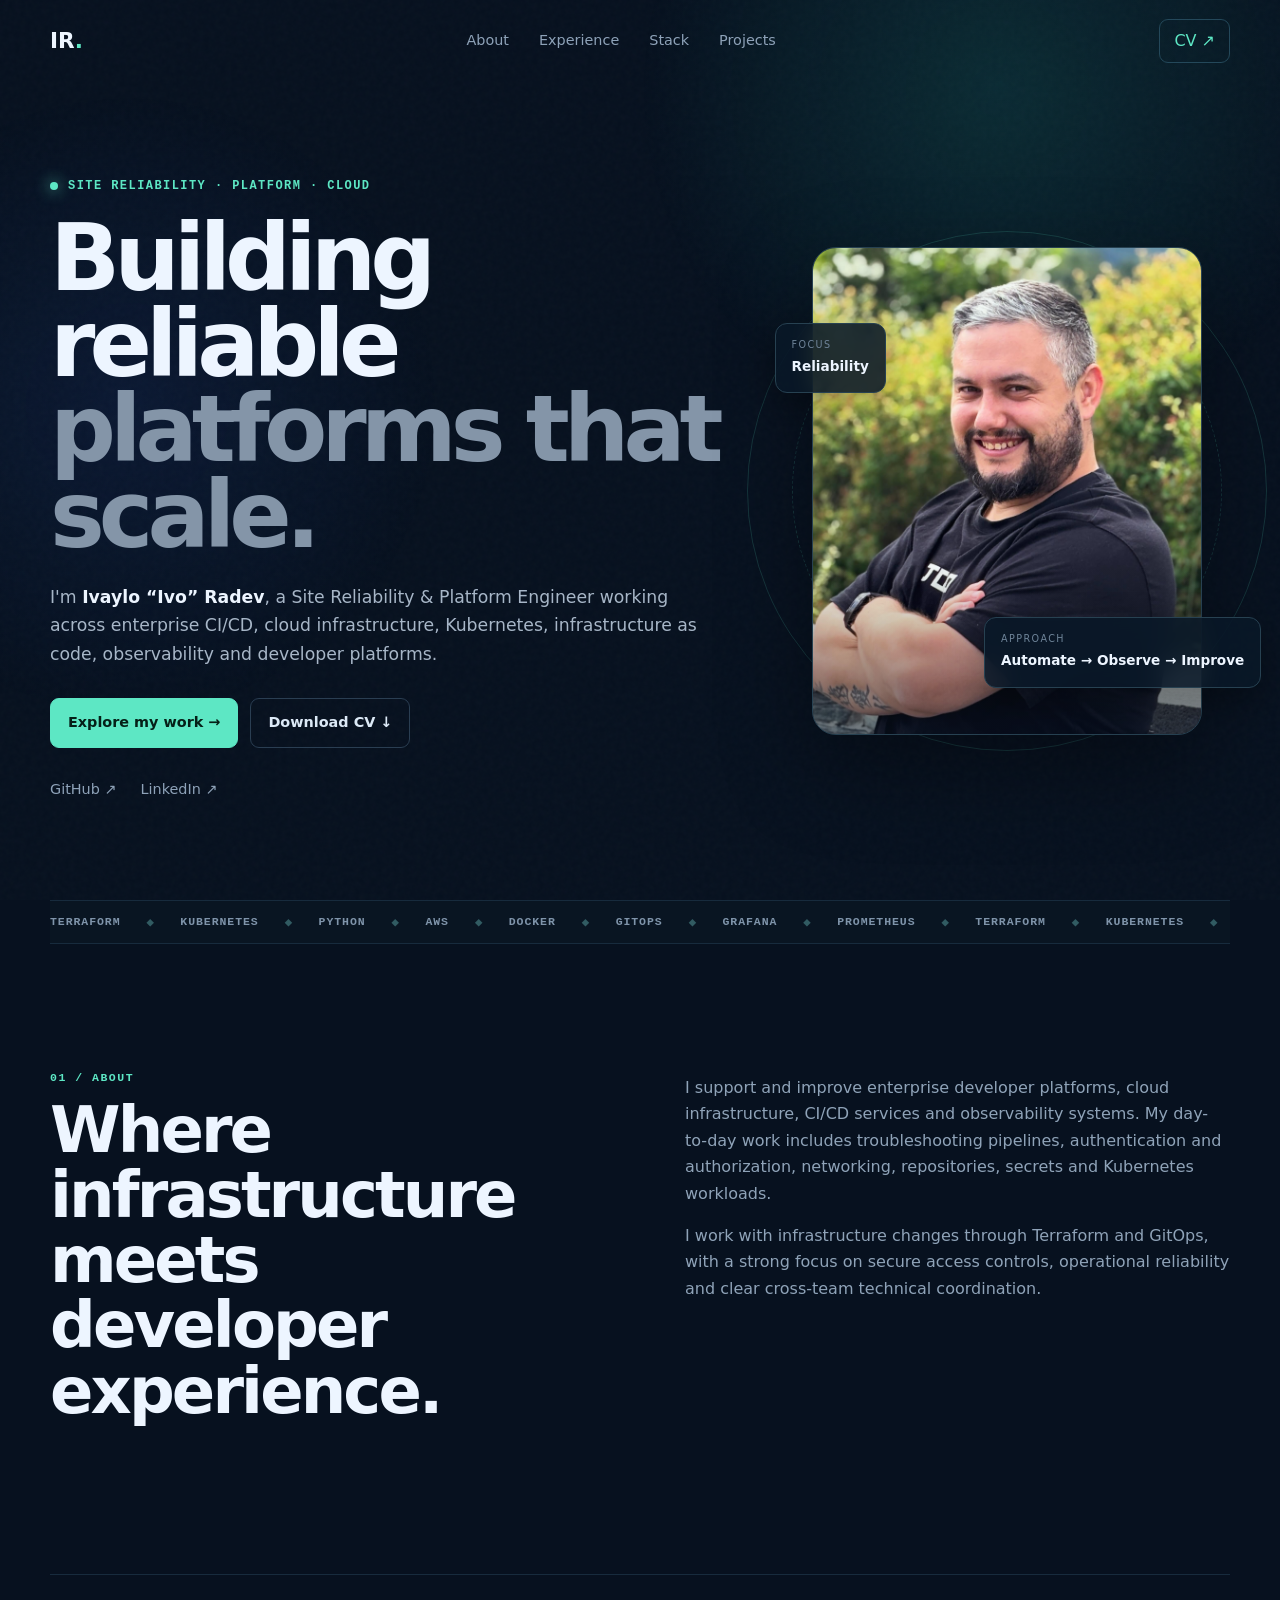
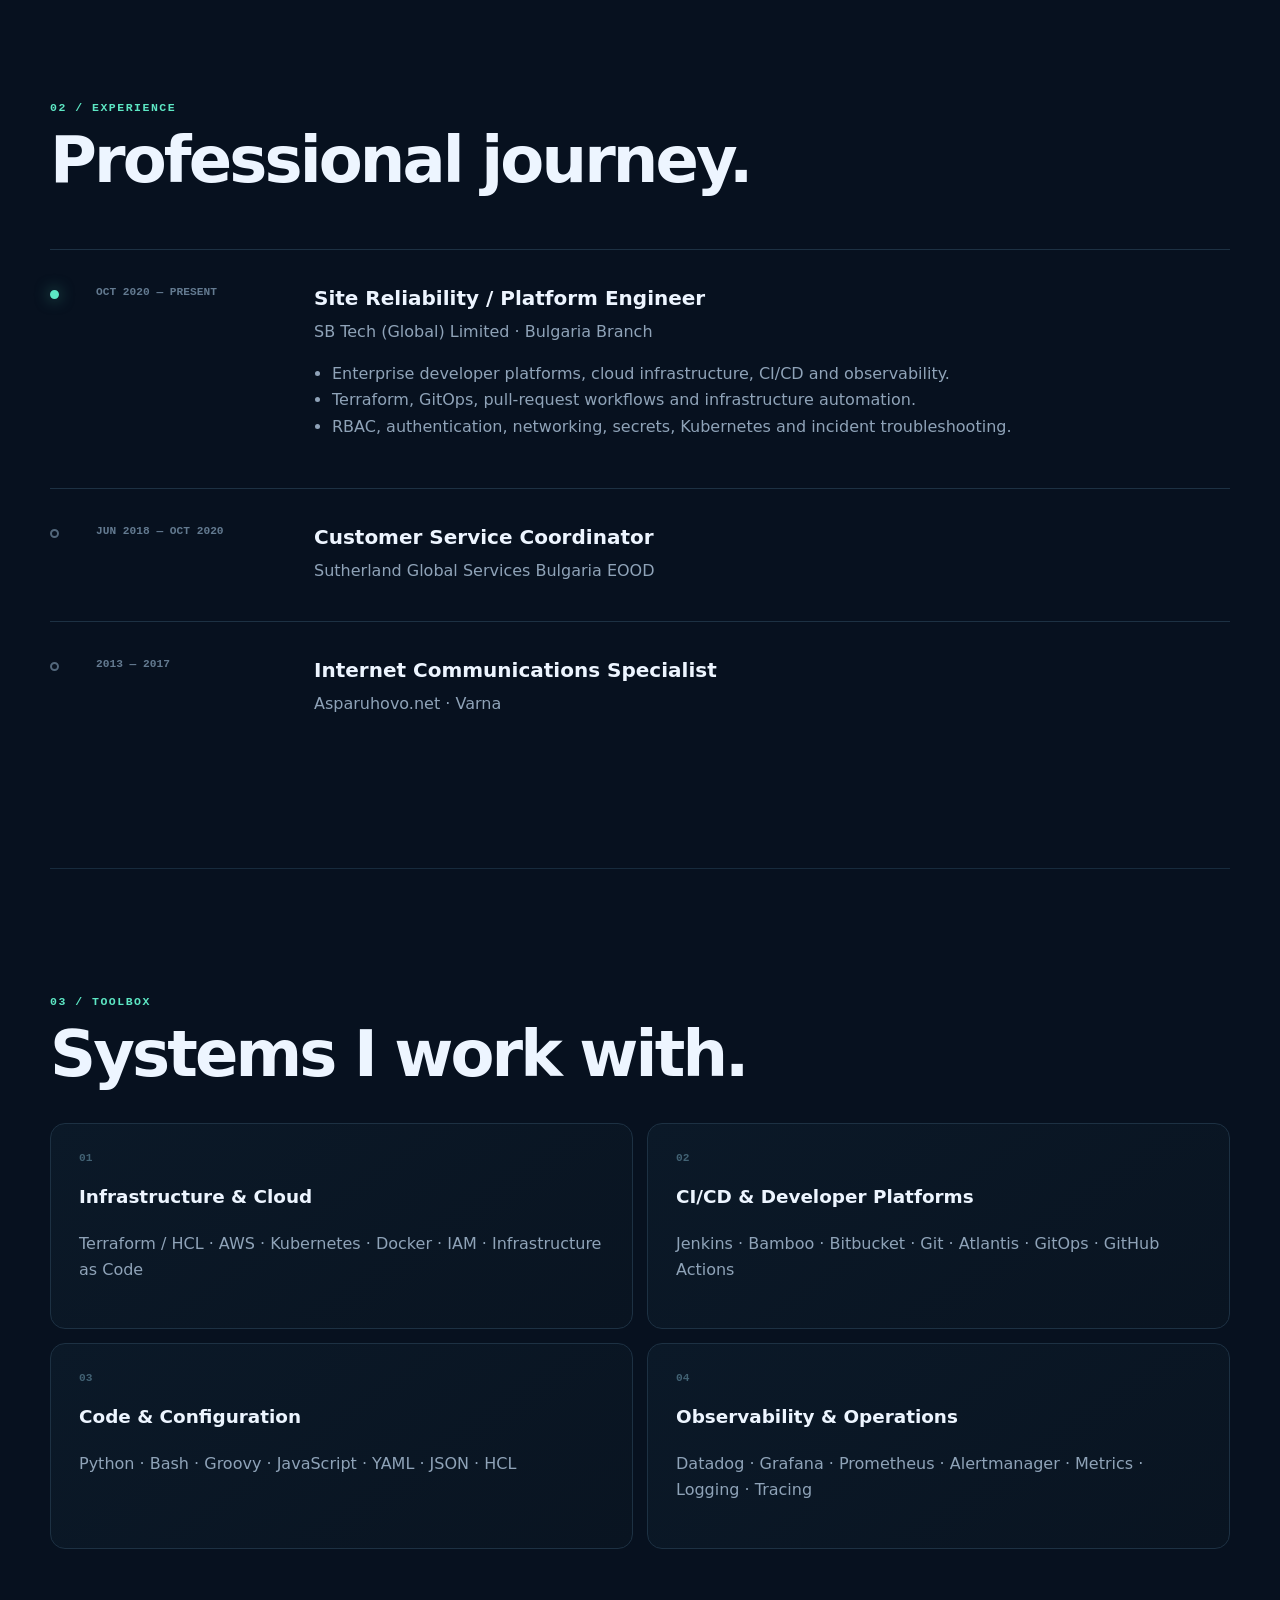
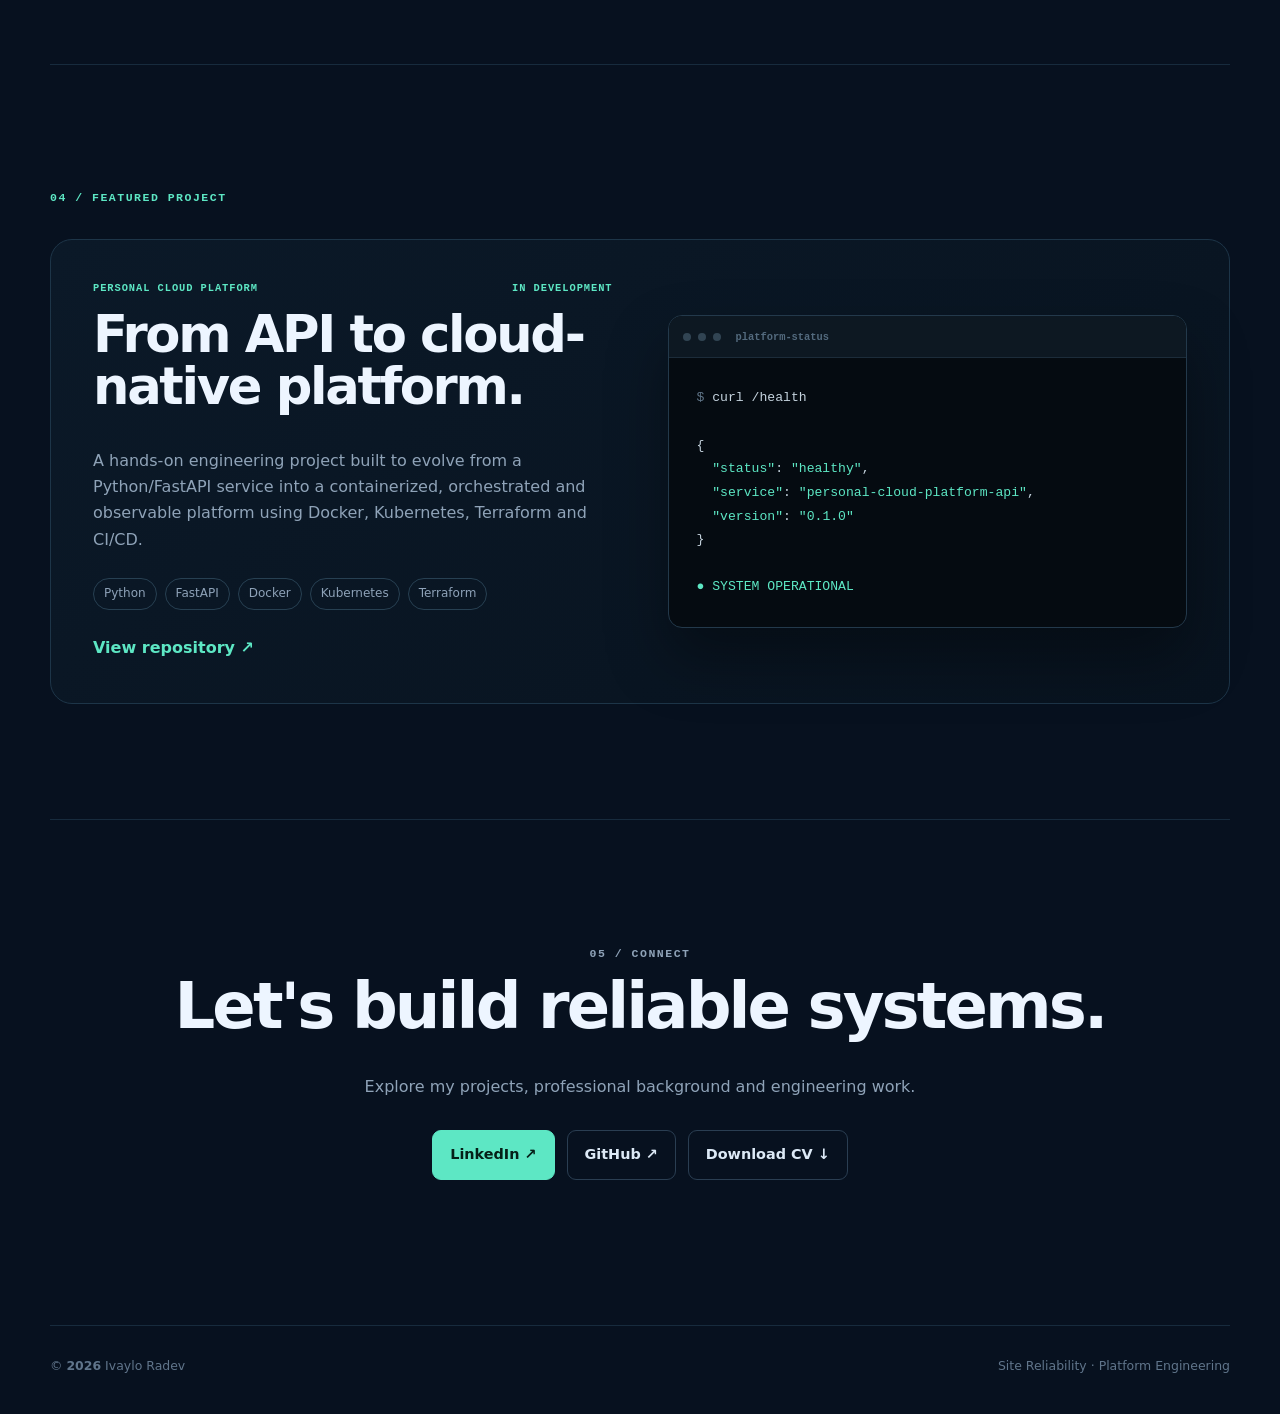
==== index.html @ 81eba196 "Updating personal site" ====
<!doctype html>
<html lang="en">
<head>
  <meta charset="UTF-8">
  <meta name="viewport" content="width=device-width, initial-scale=1.0">
  <meta name="description" content="Ivaylo Radev — Site Reliability Engineer and Platform Engineer. Cloud, Kubernetes, Terraform, CI/CD and observability.">
  <meta name="theme-color" content="#07111f">
  <title>Ivaylo Radev | SRE & Platform Engineer</title>
  <link rel="stylesheet" href="styles.css">
</head>
<body>
  <div class="noise"></div>
  <header class="nav-shell">
    <a class="brand" href="#home"><span>IR</span><b>.</b></a>
    <nav>
      <a href="#about">About</a><a href="#experience">Experience</a>
      <a href="#stack">Stack</a><a href="#projects">Projects</a>
    </nav>
    <a class="nav-cta" href="assets/Ivaylo-Radev-CV.pdf" target="_blank">CV ↗</a>
  </header>

  <main>
    <section class="hero" id="home">
      <div class="hero-copy reveal">
        <div class="status"><i></i> SITE RELIABILITY · PLATFORM · CLOUD</div>
        <h1>Building reliable<br><span>platforms that scale.</span></h1>
        <p class="lead">I'm <strong>Ivaylo “Ivo” Radev</strong>, a Site Reliability & Platform Engineer working across enterprise CI/CD, cloud infrastructure, Kubernetes, infrastructure as code, observability and developer platforms.</p>
        <div class="actions">
          <a class="btn primary" href="#projects">Explore my work <span>→</span></a>
          <a class="btn ghost" href="assets/Ivaylo-Radev-CV.pdf" download>Download CV ↓</a>
        </div>
        <div class="socials">
          <a href="https://github.com/ivayloapps" target="_blank" rel="noreferrer">GitHub ↗</a>
          <a href="https://www.linkedin.com/in/ivaylo-radev-a04452155/" target="_blank" rel="noreferrer">LinkedIn ↗</a>
        </div>
      </div>
      <div class="portrait-wrap reveal">
        <div class="orbit orbit-one"></div><div class="orbit orbit-two"></div>
        <div class="portrait"><img src="assets/profile.png" alt="Ivaylo Radev"></div>
        <div class="floating-card card-one"><small>FOCUS</small><strong>Reliability</strong></div>
        <div class="floating-card card-two"><small>APPROACH</small><strong>Automate → Observe → Improve</strong></div>
      </div>
    </section>

    <div class="ticker" aria-label="Technology stack"><div class="ticker-track">
      <span>Terraform</span><b>◆</b><span>Kubernetes</span><b>◆</b><span>Python</span><b>◆</b><span>AWS</span><b>◆</b><span>Docker</span><b>◆</b><span>GitOps</span><b>◆</b><span>Grafana</span><b>◆</b><span>Prometheus</span><b>◆</b>
      <span>Terraform</span><b>◆</b><span>Kubernetes</span><b>◆</b><span>Python</span><b>◆</b><span>AWS</span><b>◆</b><span>Docker</span><b>◆</b><span>GitOps</span><b>◆</b><span>Grafana</span><b>◆</b><span>Prometheus</span><b>◆</b>
    </div></div>

    <section class="section two-col" id="about">
      <div><p class="kicker">01 / ABOUT</p><h2>Where infrastructure meets developer experience.</h2></div>
      <div class="body-copy">
        <p>I support and improve enterprise developer platforms, cloud infrastructure, CI/CD services and observability systems. My day-to-day work includes troubleshooting pipelines, authentication and authorization, networking, repositories, secrets and Kubernetes workloads.</p>
        <p>I work with infrastructure changes through Terraform and GitOps, with a strong focus on secure access controls, operational reliability and clear cross-team technical coordination.</p>
      </div>
    </section>

    <section class="section" id="experience">
      <p class="kicker">02 / EXPERIENCE</p><h2>Professional journey.</h2>
      <div class="timeline">
        <article class="active"><div class="dot"></div><div class="when">OCT 2020 — PRESENT</div><div><h3>Site Reliability / Platform Engineer</h3><p>SB Tech (Global) Limited · Bulgaria Branch</p><ul><li>Enterprise developer platforms, cloud infrastructure, CI/CD and observability.</li><li>Terraform, GitOps, pull-request workflows and infrastructure automation.</li><li>RBAC, authentication, networking, secrets, Kubernetes and incident troubleshooting.</li></ul></div></article>
        <article><div class="dot"></div><div class="when">JUN 2018 — OCT 2020</div><div><h3>Customer Service Coordinator</h3><p>Sutherland Global Services Bulgaria EOOD</p></div></article>
        <article><div class="dot"></div><div class="when">2013 — 2017</div><div><h3>Internet Communications Specialist</h3><p>Asparuhovo.net · Varna</p></div></article>
      </div>
    </section>

    <section class="section" id="stack">
      <p class="kicker">03 / TOOLBOX</p><h2>Systems I work with.</h2>
      <div class="stack-grid">
        <article><div class="num">01</div><h3>Infrastructure & Cloud</h3><p>Terraform / HCL · AWS · Kubernetes · Docker · IAM · Infrastructure as Code</p></article>
        <article><div class="num">02</div><h3>CI/CD & Developer Platforms</h3><p>Jenkins · Bamboo · Bitbucket · Git · Atlantis · GitOps · GitHub Actions</p></article>
        <article><div class="num">03</div><h3>Code & Configuration</h3><p>Python · Bash · Groovy · JavaScript · YAML · JSON · HCL</p></article>
        <article><div class="num">04</div><h3>Observability & Operations</h3><p>Datadog · Grafana · Prometheus · Alertmanager · Metrics · Logging · Tracing</p></article>
      </div>
    </section>

    <section class="section" id="projects">
      <p class="kicker">04 / FEATURED PROJECT</p>
      <div class="project">
        <div class="project-copy">
          <div class="project-meta"><span>PERSONAL CLOUD PLATFORM</span><span>IN DEVELOPMENT</span></div>
          <h2>From API to cloud-native platform.</h2>
          <p>A hands-on engineering project built to evolve from a Python/FastAPI service into a containerized, orchestrated and observable platform using Docker, Kubernetes, Terraform and CI/CD.</p>
          <div class="chips"><span>Python</span><span>FastAPI</span><span>Docker</span><span>Kubernetes</span><span>Terraform</span></div>
          <a class="project-link" href="https://github.com/ivayloapps/personal-cloud-platform" target="_blank" rel="noreferrer">View repository <span>↗</span></a>
        </div>
        <div class="terminal">
          <div class="terminal-bar"><i></i><i></i><i></i><span>platform-status</span></div>
          <pre><code><span class="muted">$</span> curl /health

{
  <span class="key">"status"</span>: <span class="value">"healthy"</span>,
  <span class="key">"service"</span>: <span class="value">"personal-cloud-platform-api"</span>,
  <span class="key">"version"</span>: <span class="value">"0.1.0"</span>
}

<span class="ok">● SYSTEM OPERATIONAL</span></code></pre>
        </div>
      </div>
    </section>

    <section class="contact section" id="contact">
      <p class="kicker">05 / CONNECT</p><h2>Let's build reliable systems.</h2>
      <p>Explore my projects, professional background and engineering work.</p>
      <div class="actions center">
        <a class="btn primary" href="https://www.linkedin.com/in/ivaylo-radev-a04452155/" target="_blank" rel="noreferrer">LinkedIn ↗</a>
        <a class="btn ghost" href="https://github.com/ivayloapps" target="_blank" rel="noreferrer">GitHub ↗</a>
        <a class="btn ghost" href="assets/Ivaylo-Radev-CV.pdf" download>Download CV ↓</a>
      </div>
    </section>
  </main>

  <footer><span>© <b id="year"></b> Ivaylo Radev</span><span>Site Reliability · Platform Engineering</span></footer>
  <script src="script.js"></script>
</body></html>
---- styles.css ----
*{box-sizing:border-box}html{scroll-behavior:smooth}body{margin:0;background:#07111f;color:#edf5ff;font-family:Inter,ui-sans-serif,system-ui,-apple-system,"Segoe UI",sans-serif;line-height:1.65;overflow-x:hidden}body:before{content:"";position:fixed;inset:0;background:radial-gradient(circle at 78% 10%,rgba(38,220,190,.13),transparent 28%),radial-gradient(circle at 10% 45%,rgba(56,110,255,.09),transparent 25%);pointer-events:none}.noise{position:fixed;inset:0;opacity:.025;pointer-events:none;background-image:url("data:image/svg+xml,%3Csvg viewBox='0 0 180 180' xmlns='http://www.w3.org/2000/svg'%3E%3Cfilter id='n'%3E%3CfeTurbulence type='fractalNoise' baseFrequency='.9' numOctaves='3' stitchTiles='stitch'/%3E%3C/filter%3E%3Crect width='100%25' height='100%25' filter='url(%23n)'/%3E%3C/svg%3E")}.nav-shell,main,footer{width:min(1180px,calc(100% - 44px));margin:auto}.nav-shell{height:82px;display:flex;align-items:center;justify-content:space-between;position:relative;z-index:10}.brand{font-size:1.35rem;font-weight:900;text-decoration:none;color:#edf5ff}.brand b,.kicker,.status,.project-meta,.key{color:#5de7c4}.nav-shell nav{display:flex;gap:30px}.nav-shell nav a,.socials a{color:#8ea2b8;text-decoration:none;font-size:.9rem}.nav-shell nav a:hover,.socials a:hover{color:#5de7c4}.nav-cta{color:#5de7c4;text-decoration:none;border:1px solid #24485a;border-radius:9px;padding:8px 14px}.hero{min-height:calc(100vh - 82px);display:grid;grid-template-columns:1.2fr .8fr;align-items:center;gap:65px}.status{font:700 .75rem/1 monospace;letter-spacing:.12em;display:flex;align-items:center;gap:10px}.status i{width:8px;height:8px;background:#5de7c4;border-radius:50%;box-shadow:0 0 15px #5de7c4}.hero h1{font-size:clamp(3.8rem,7.2vw,7.4rem);line-height:.93;letter-spacing:-.065em;margin:24px 0}.hero h1 span{color:#8495a8}.lead{max-width:720px;color:#a7b6c7;font-size:1.08rem}.lead strong{color:#edf5ff}.actions{display:flex;gap:12px;margin:30px 0}.btn{padding:12px 17px;border:1px solid #2a3e52;border-radius:9px;text-decoration:none;color:#dce9f6;font-weight:700;font-size:.9rem}.btn.primary{background:#5de7c4;color:#052018;border-color:#5de7c4}.btn:hover{transform:translateY(-2px)}.socials{display:flex;gap:24px}.portrait-wrap{position:relative;display:grid;place-items:center;min-height:560px}.portrait{width:min(390px,90%);aspect-ratio:4/5;border-radius:24px;overflow:hidden;border:1px solid #274151;position:relative;z-index:2;box-shadow:0 30px 90px rgba(0,0,0,.35)}.portrait:after{content:"";position:absolute;inset:0;background:linear-gradient(180deg,transparent 65%,rgba(7,17,31,.55))}.portrait img{width:100%;height:100%;object-fit:cover}.orbit{position:absolute;border:1px solid rgba(93,231,196,.16);border-radius:50%}.orbit-one{width:520px;height:520px}.orbit-two{width:430px;height:430px;border-style:dashed;animation:spin 35s linear infinite}.floating-card{position:absolute;z-index:3;background:rgba(10,25,40,.88);backdrop-filter:blur(12px);border:1px solid #274151;border-radius:12px;padding:13px 16px;box-shadow:0 12px 35px rgba(0,0,0,.3)}.floating-card small{display:block;color:#6f8499;font-size:.6rem;letter-spacing:.15em}.floating-card strong{font-size:.85rem}.card-one{top:20%;left:-2%}.card-two{bottom:15%;right:-7%}.ticker{width:100%;overflow:hidden;border-block:1px solid #172b3d;background:#091522}.ticker-track{display:flex;width:max-content;gap:26px;padding:14px 0;animation:ticker 28s linear infinite;color:#7f94aa;text-transform:uppercase;font:700 .72rem monospace;letter-spacing:.08em}.ticker-track b{color:#315b62}.section{padding:115px 0;border-bottom:1px solid #172b3d}.two-col{display:grid;grid-template-columns:1fr 1fr;gap:90px}.kicker{font:700 .72rem monospace;letter-spacing:.13em}.section h2{font-size:clamp(2.4rem,5vw,4.5rem);line-height:1.02;letter-spacing:-.045em;margin:14px 0 35px}.body-copy,.timeline p,.timeline li,.stack-grid p,.project-copy>p,.contact>p{color:#8fa3b8}.timeline{margin-top:55px}.timeline article{display:grid;grid-template-columns:18px 190px 1fr;gap:28px;padding:32px 0;border-top:1px solid #1d3143;position:relative}.timeline .dot{width:9px;height:9px;border:2px solid #52677b;border-radius:50%;margin-top:8px}.timeline .active .dot{background:#5de7c4;border-color:#5de7c4;box-shadow:0 0 15px rgba(93,231,196,.5)}.when{font:700 .7rem monospace;color:#637a90;padding-top:4px}.timeline h3{margin:0;font-size:1.25rem}.timeline p{margin:4px 0}.timeline ul{padding-left:18px}.stack-grid{display:grid;grid-template-columns:repeat(2,1fr);gap:14px}.stack-grid article{border:1px solid #1d3143;background:linear-gradient(145deg,#0b1928,#091421);border-radius:15px;padding:28px;transition:.25s}.stack-grid article:hover{border-color:#356b70;transform:translateY(-3px)}.num{color:#426274;font:700 .7rem monospace}.stack-grid h3{font-size:1.15rem}.project{display:grid;grid-template-columns:1fr 1fr;gap:55px;background:linear-gradient(145deg,#0b1928,#08131f);border:1px solid #1d3548;border-radius:22px;padding:42px;margin-top:35px}.project-meta{display:flex;justify-content:space-between;font:700 .65rem monospace;letter-spacing:.09em}.project-copy h2{font-size:clamp(2.2rem,4vw,4rem)}.chips{display:flex;flex-wrap:wrap;gap:8px;margin:25px 0}.chips span{border:1px solid #274052;border-radius:999px;padding:5px 10px;color:#8ea2b8;font-size:.75rem}.project-link{color:#5de7c4;text-decoration:none;font-weight:800}.terminal{align-self:center;background:#050b11;border:1px solid #23394b;border-radius:14px;overflow:hidden;box-shadow:0 30px 60px rgba(0,0,0,.35)}.terminal-bar{height:42px;background:#0d1822;border-bottom:1px solid #1c2c3a;display:flex;align-items:center;gap:7px;padding:0 14px}.terminal-bar i{width:8px;height:8px;border-radius:50%;background:#314453}.terminal-bar span{margin-left:8px;color:#536a7e;font:600 .65rem monospace}.terminal pre{margin:0;padding:28px;overflow:auto;color:#c6d4df;font:500 .82rem/1.8 monospace}.muted{color:#607588}.value,.ok{color:#5de7c4}.contact{text-align:center}.contact>p{margin-inline:auto}.center{justify-content:center}footer{display:flex;justify-content:space-between;padding:30px 0;color:#60758b;font-size:.78rem}@keyframes spin{to{transform:rotate(360deg)}}@keyframes ticker{to{transform:translateX(-50%)}}.reveal{animation:rise .8s ease both}@keyframes rise{from{opacity:0;transform:translateY(16px)}to{opacity:1;transform:none}}@media(max-width:900px){.hero{grid-template-columns:1fr;padding:80px 0}.portrait-wrap{min-height:480px}.two-col,.project{grid-template-columns:1fr}.timeline article{grid-template-columns:18px 1fr}.timeline .when{grid-column:2}.stack-grid{grid-template-columns:1fr}.nav-shell nav{display:none}}@media(max-width:560px){.nav-shell,main,footer{width:min(100% - 28px,1180px)}.hero h1{font-size:3.7rem}.portrait-wrap{min-height:410px}.portrait{width:280px}.orbit-one{width:360px;height:360px}.orbit-two{width:310px;height:310px}.card-one{left:0}.card-two{right:0}.section{padding:80px 0}.project{padding:24px}.actions{flex-wrap:wrap}footer{flex-direction:column;gap:8px}}
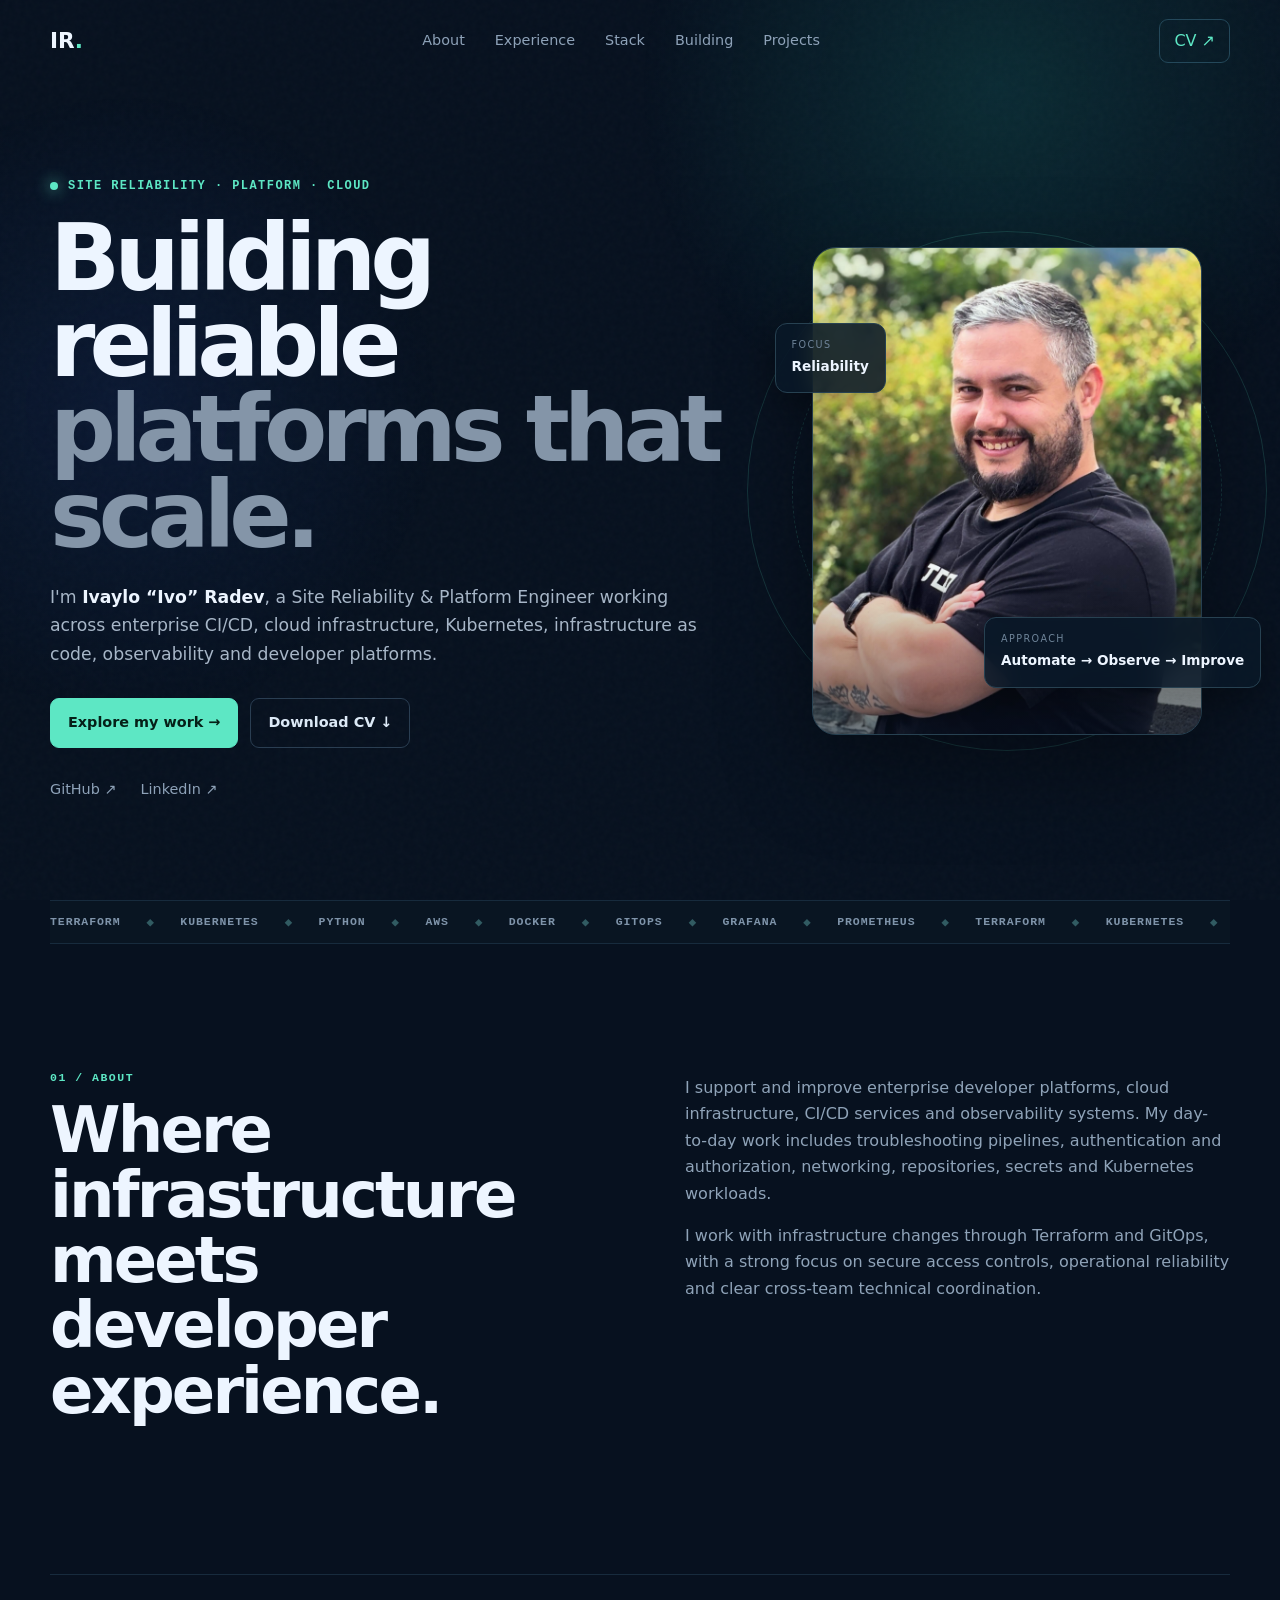
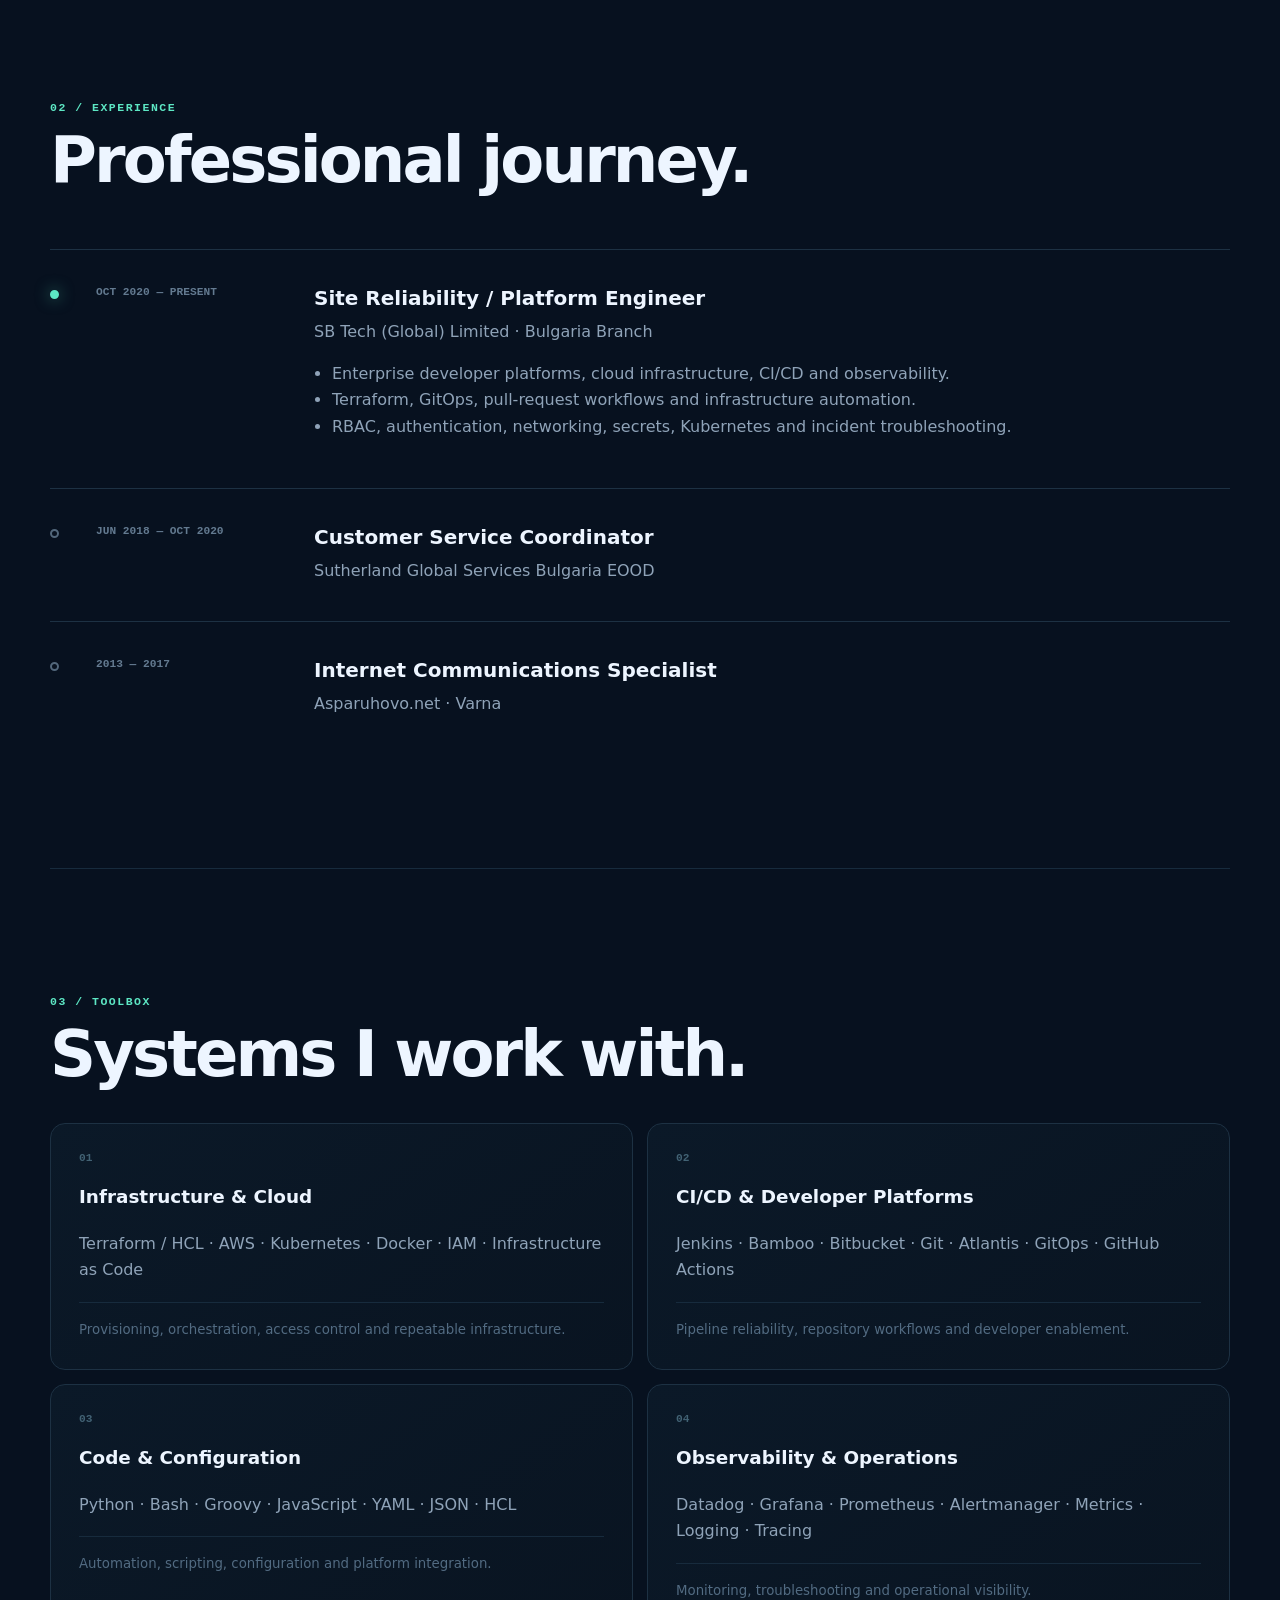
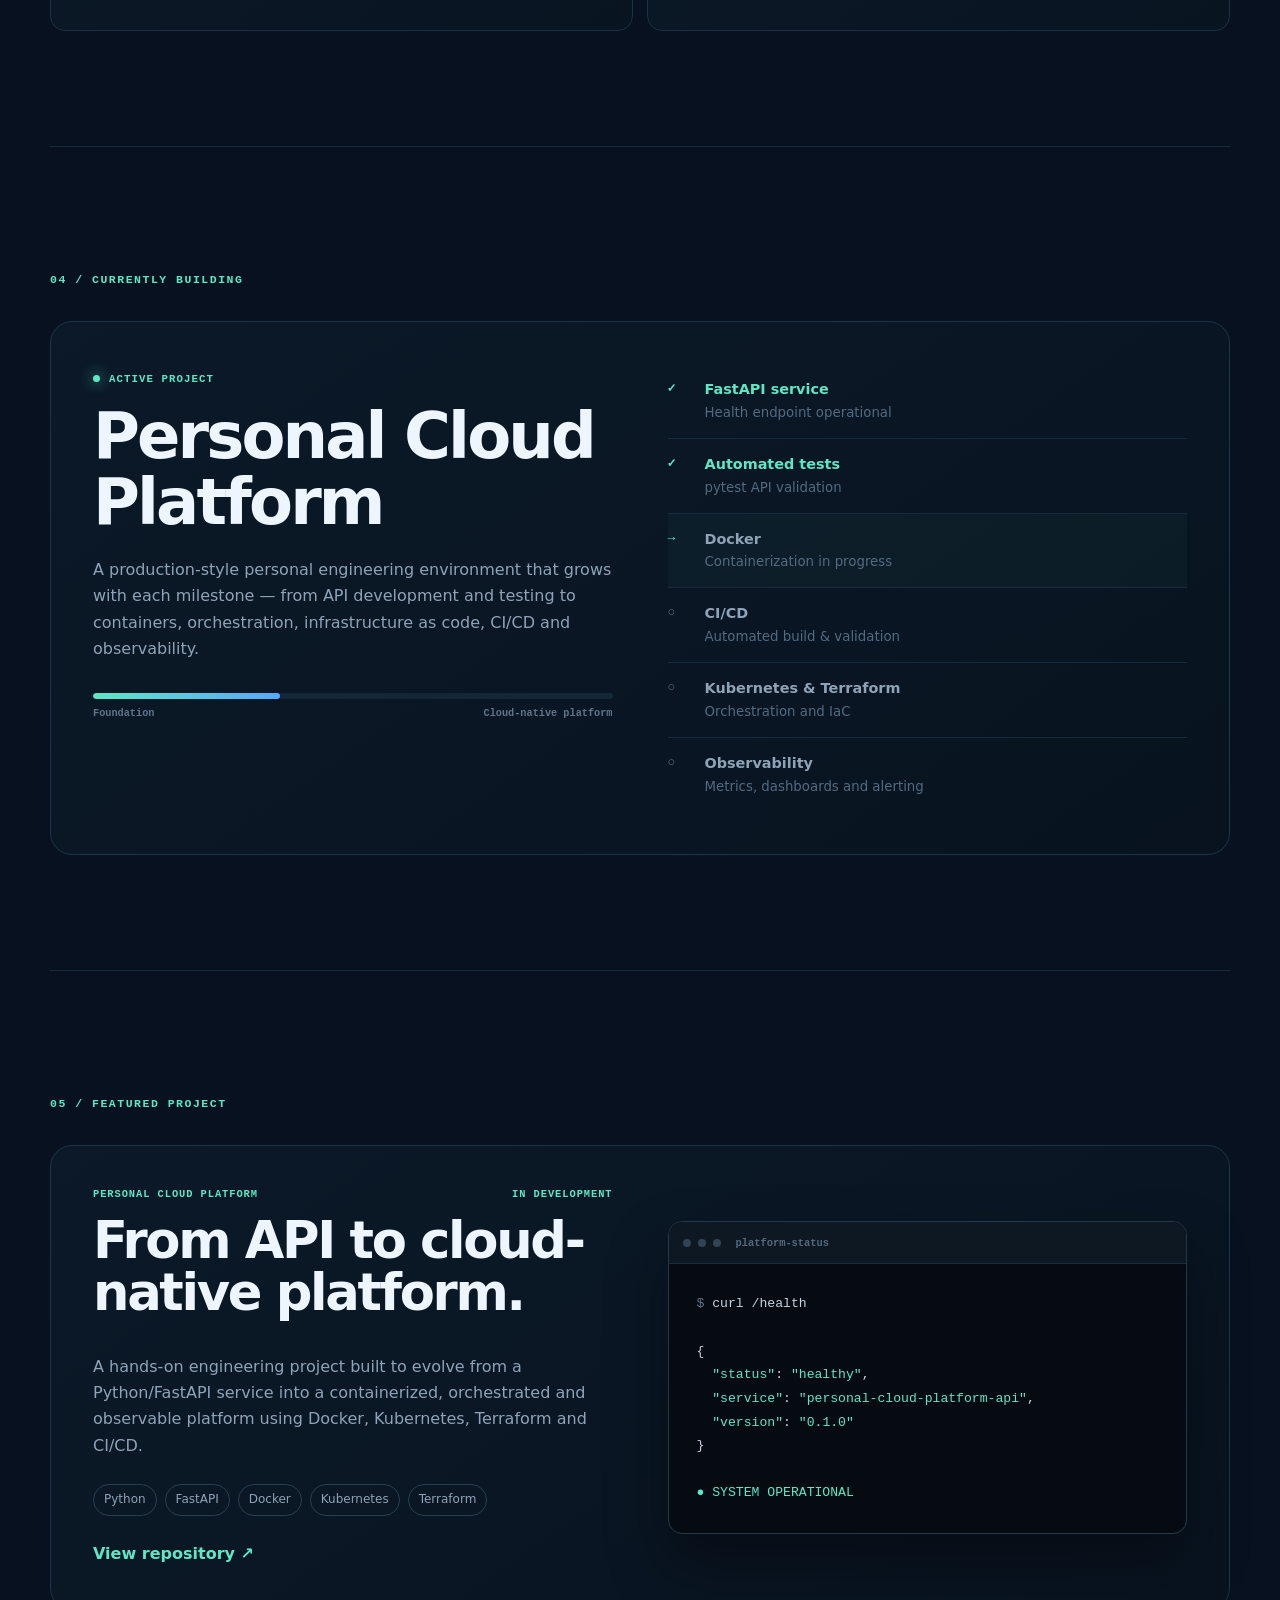
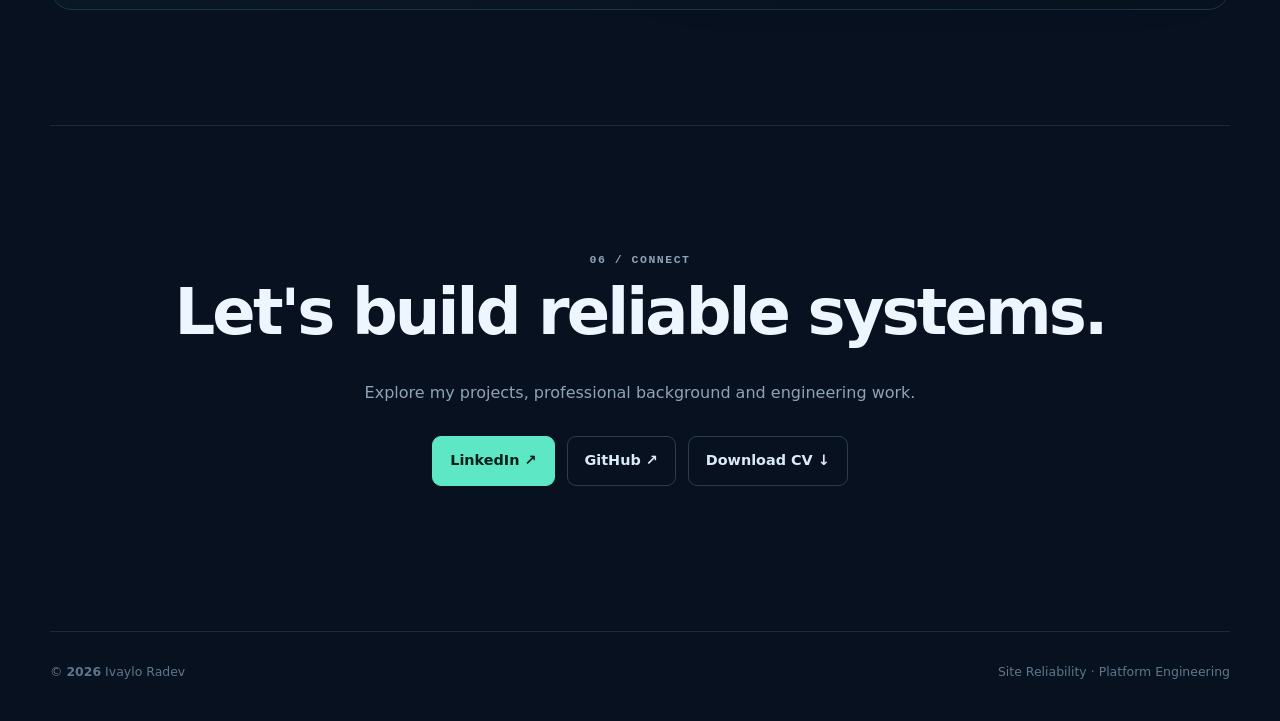
==== commit d30f1d36: "Enhance portfolio with local server setup and improved meta tags" ====
--- a/index.html
+++ b/index.html
@@ -5,6 +5,10 @@
   <meta name="viewport" content="width=device-width, initial-scale=1.0">
   <meta name="description" content="Ivaylo Radev — Site Reliability Engineer and Platform Engineer. Cloud, Kubernetes, Terraform, CI/CD and observability.">
   <meta name="theme-color" content="#07111f">
+  <meta property="og:title" content="Ivaylo Radev | SRE & Platform Engineer">
+  <meta property="og:description" content="Cloud infrastructure, Kubernetes, Terraform, CI/CD, automation and observability.">
+  <meta property="og:type" content="website">
+  <link rel="icon" href="assets/favicon.svg" type="image/svg+xml">
   <title>Ivaylo Radev | SRE & Platform Engineer</title>
   <link rel="stylesheet" href="styles.css">
 </head>
@@ -14,7 +18,7 @@
     <a class="brand" href="#home"><span>IR</span><b>.</b></a>
     <nav>
       <a href="#about">About</a><a href="#experience">Experience</a>
-      <a href="#stack">Stack</a><a href="#projects">Projects</a>
+      <a href="#stack">Stack</a><a href="#building">Building</a><a href="#projects">Projects</a>
     </nav>
     <a class="nav-cta" href="assets/Ivaylo-Radev-CV.pdf" target="_blank">CV ↗</a>
   </header>
@@ -67,15 +71,36 @@
     <section class="section" id="stack">
       <p class="kicker">03 / TOOLBOX</p><h2>Systems I work with.</h2>
       <div class="stack-grid">
-        <article><div class="num">01</div><h3>Infrastructure & Cloud</h3><p>Terraform / HCL · AWS · Kubernetes · Docker · IAM · Infrastructure as Code</p></article>
-        <article><div class="num">02</div><h3>CI/CD & Developer Platforms</h3><p>Jenkins · Bamboo · Bitbucket · Git · Atlantis · GitOps · GitHub Actions</p></article>
-        <article><div class="num">03</div><h3>Code & Configuration</h3><p>Python · Bash · Groovy · JavaScript · YAML · JSON · HCL</p></article>
-        <article><div class="num">04</div><h3>Observability & Operations</h3><p>Datadog · Grafana · Prometheus · Alertmanager · Metrics · Logging · Tracing</p></article>
+        <article class="tool-card"><div class="num">01</div><h3>Infrastructure & Cloud</h3><p>Terraform / HCL · AWS · Kubernetes · Docker · IAM · Infrastructure as Code</p><small>Provisioning, orchestration, access control and repeatable infrastructure.</small></article>
+        <article class="tool-card"><div class="num">02</div><h3>CI/CD & Developer Platforms</h3><p>Jenkins · Bamboo · Bitbucket · Git · Atlantis · GitOps · GitHub Actions</p><small>Pipeline reliability, repository workflows and developer enablement.</small></article>
+        <article class="tool-card"><div class="num">03</div><h3>Code & Configuration</h3><p>Python · Bash · Groovy · JavaScript · YAML · JSON · HCL</p><small>Automation, scripting, configuration and platform integration.</small></article>
+        <article class="tool-card"><div class="num">04</div><h3>Observability & Operations</h3><p>Datadog · Grafana · Prometheus · Alertmanager · Metrics · Logging · Tracing</p><small>Monitoring, troubleshooting and operational visibility.</small></article>
+      </div>
+    </section>
+
+    <section class="section" id="building">
+      <p class="kicker">04 / CURRENTLY BUILDING</p>
+      <div class="build-panel">
+        <div class="build-copy">
+          <div class="live-badge"><i></i> ACTIVE PROJECT</div>
+          <h2>Personal Cloud Platform</h2>
+          <p>A production-style personal engineering environment that grows with each milestone — from API development and testing to containers, orchestration, infrastructure as code, CI/CD and observability.</p>
+          <div class="progress"><span style="width:36%"></span></div>
+          <div class="progress-label"><span>Foundation</span><span>Cloud-native platform</span></div>
+        </div>
+        <div class="roadmap">
+          <div class="done"><b>✓</b><span><strong>FastAPI service</strong><small>Health endpoint operational</small></span></div>
+          <div class="done"><b>✓</b><span><strong>Automated tests</strong><small>pytest API validation</small></span></div>
+          <div class="current"><b>→</b><span><strong>Docker</strong><small>Containerization in progress</small></span></div>
+          <div><b>○</b><span><strong>CI/CD</strong><small>Automated build & validation</small></span></div>
+          <div><b>○</b><span><strong>Kubernetes & Terraform</strong><small>Orchestration and IaC</small></span></div>
+          <div><b>○</b><span><strong>Observability</strong><small>Metrics, dashboards and alerting</small></span></div>
+        </div>
       </div>
     </section>
 
     <section class="section" id="projects">
-      <p class="kicker">04 / FEATURED PROJECT</p>
+      <p class="kicker">05 / FEATURED PROJECT</p>
       <div class="project">
         <div class="project-copy">
           <div class="project-meta"><span>PERSONAL CLOUD PLATFORM</span><span>IN DEVELOPMENT</span></div>
@@ -100,7 +125,7 @@
     </section>
 
     <section class="contact section" id="contact">
-      <p class="kicker">05 / CONNECT</p><h2>Let's build reliable systems.</h2>
+      <p class="kicker">06 / CONNECT</p><h2>Let's build reliable systems.</h2>
       <p>Explore my projects, professional background and engineering work.</p>
       <div class="actions center">
         <a class="btn primary" href="https://www.linkedin.com/in/ivaylo-radev-a04452155/" target="_blank" rel="noreferrer">LinkedIn ↗</a>
--- a/styles.css
+++ b/styles.css
@@ -1 +1,10 @@
-*{box-sizing:border-box}html{scroll-behavior:smooth}body{margin:0;background:#07111f;color:#edf5ff;font-family:Inter,ui-sans-serif,system-ui,-apple-system,"Segoe UI",sans-serif;line-height:1.65;overflow-x:hidden}body:before{content:"";position:fixed;inset:0;background:radial-gradient(circle at 78% 10%,rgba(38,220,190,.13),transparent 28%),radial-gradient(circle at 10% 45%,rgba(56,110,255,.09),transparent 25%);pointer-events:none}.noise{position:fixed;inset:0;opacity:.025;pointer-events:none;background-image:url("data:image/svg+xml,%3Csvg viewBox='0 0 180 180' xmlns='http://www.w3.org/2000/svg'%3E%3Cfilter id='n'%3E%3CfeTurbulence type='fractalNoise' baseFrequency='.9' numOctaves='3' stitchTiles='stitch'/%3E%3C/filter%3E%3Crect width='100%25' height='100%25' filter='url(%23n)'/%3E%3C/svg%3E")}.nav-shell,main,footer{width:min(1180px,calc(100% - 44px));margin:auto}.nav-shell{height:82px;display:flex;align-items:center;justify-content:space-between;position:relative;z-index:10}.brand{font-size:1.35rem;font-weight:900;text-decoration:none;color:#edf5ff}.brand b,.kicker,.status,.project-meta,.key{color:#5de7c4}.nav-shell nav{display:flex;gap:30px}.nav-shell nav a,.socials a{color:#8ea2b8;text-decoration:none;font-size:.9rem}.nav-shell nav a:hover,.socials a:hover{color:#5de7c4}.nav-cta{color:#5de7c4;text-decoration:none;border:1px solid #24485a;border-radius:9px;padding:8px 14px}.hero{min-height:calc(100vh - 82px);display:grid;grid-template-columns:1.2fr .8fr;align-items:center;gap:65px}.status{font:700 .75rem/1 monospace;letter-spacing:.12em;display:flex;align-items:center;gap:10px}.status i{width:8px;height:8px;background:#5de7c4;border-radius:50%;box-shadow:0 0 15px #5de7c4}.hero h1{font-size:clamp(3.8rem,7.2vw,7.4rem);line-height:.93;letter-spacing:-.065em;margin:24px 0}.hero h1 span{color:#8495a8}.lead{max-width:720px;color:#a7b6c7;font-size:1.08rem}.lead strong{color:#edf5ff}.actions{display:flex;gap:12px;margin:30px 0}.btn{padding:12px 17px;border:1px solid #2a3e52;border-radius:9px;text-decoration:none;color:#dce9f6;font-weight:700;font-size:.9rem}.btn.primary{background:#5de7c4;color:#052018;border-color:#5de7c4}.btn:hover{transform:translateY(-2px)}.socials{display:flex;gap:24px}.portrait-wrap{position:relative;display:grid;place-items:center;min-height:560px}.portrait{width:min(390px,90%);aspect-ratio:4/5;border-radius:24px;overflow:hidden;border:1px solid #274151;position:relative;z-index:2;box-shadow:0 30px 90px rgba(0,0,0,.35)}.portrait:after{content:"";position:absolute;inset:0;background:linear-gradient(180deg,transparent 65%,rgba(7,17,31,.55))}.portrait img{width:100%;height:100%;object-fit:cover}.orbit{position:absolute;border:1px solid rgba(93,231,196,.16);border-radius:50%}.orbit-one{width:520px;height:520px}.orbit-two{width:430px;height:430px;border-style:dashed;animation:spin 35s linear infinite}.floating-card{position:absolute;z-index:3;background:rgba(10,25,40,.88);backdrop-filter:blur(12px);border:1px solid #274151;border-radius:12px;padding:13px 16px;box-shadow:0 12px 35px rgba(0,0,0,.3)}.floating-card small{display:block;color:#6f8499;font-size:.6rem;letter-spacing:.15em}.floating-card strong{font-size:.85rem}.card-one{top:20%;left:-2%}.card-two{bottom:15%;right:-7%}.ticker{width:100%;overflow:hidden;border-block:1px solid #172b3d;background:#091522}.ticker-track{display:flex;width:max-content;gap:26px;padding:14px 0;animation:ticker 28s linear infinite;color:#7f94aa;text-transform:uppercase;font:700 .72rem monospace;letter-spacing:.08em}.ticker-track b{color:#315b62}.section{padding:115px 0;border-bottom:1px solid #172b3d}.two-col{display:grid;grid-template-columns:1fr 1fr;gap:90px}.kicker{font:700 .72rem monospace;letter-spacing:.13em}.section h2{font-size:clamp(2.4rem,5vw,4.5rem);line-height:1.02;letter-spacing:-.045em;margin:14px 0 35px}.body-copy,.timeline p,.timeline li,.stack-grid p,.project-copy>p,.contact>p{color:#8fa3b8}.timeline{margin-top:55px}.timeline article{display:grid;grid-template-columns:18px 190px 1fr;gap:28px;padding:32px 0;border-top:1px solid #1d3143;position:relative}.timeline .dot{width:9px;height:9px;border:2px solid #52677b;border-radius:50%;margin-top:8px}.timeline .active .dot{background:#5de7c4;border-color:#5de7c4;box-shadow:0 0 15px rgba(93,231,196,.5)}.when{font:700 .7rem monospace;color:#637a90;padding-top:4px}.timeline h3{margin:0;font-size:1.25rem}.timeline p{margin:4px 0}.timeline ul{padding-left:18px}.stack-grid{display:grid;grid-template-columns:repeat(2,1fr);gap:14px}.stack-grid article{border:1px solid #1d3143;background:linear-gradient(145deg,#0b1928,#091421);border-radius:15px;padding:28px;transition:.25s}.stack-grid article:hover{border-color:#356b70;transform:translateY(-3px)}.num{color:#426274;font:700 .7rem monospace}.stack-grid h3{font-size:1.15rem}.project{display:grid;grid-template-columns:1fr 1fr;gap:55px;background:linear-gradient(145deg,#0b1928,#08131f);border:1px solid #1d3548;border-radius:22px;padding:42px;margin-top:35px}.project-meta{display:flex;justify-content:space-between;font:700 .65rem monospace;letter-spacing:.09em}.project-copy h2{font-size:clamp(2.2rem,4vw,4rem)}.chips{display:flex;flex-wrap:wrap;gap:8px;margin:25px 0}.chips span{border:1px solid #274052;border-radius:999px;padding:5px 10px;color:#8ea2b8;font-size:.75rem}.project-link{color:#5de7c4;text-decoration:none;font-weight:800}.terminal{align-self:center;background:#050b11;border:1px solid #23394b;border-radius:14px;overflow:hidden;box-shadow:0 30px 60px rgba(0,0,0,.35)}.terminal-bar{height:42px;background:#0d1822;border-bottom:1px solid #1c2c3a;display:flex;align-items:center;gap:7px;padding:0 14px}.terminal-bar i{width:8px;height:8px;border-radius:50%;background:#314453}.terminal-bar span{margin-left:8px;color:#536a7e;font:600 .65rem monospace}.terminal pre{margin:0;padding:28px;overflow:auto;color:#c6d4df;font:500 .82rem/1.8 monospace}.muted{color:#607588}.value,.ok{color:#5de7c4}.contact{text-align:center}.contact>p{margin-inline:auto}.center{justify-content:center}footer{display:flex;justify-content:space-between;padding:30px 0;color:#60758b;font-size:.78rem}@keyframes spin{to{transform:rotate(360deg)}}@keyframes ticker{to{transform:translateX(-50%)}}.reveal{animation:rise .8s ease both}@keyframes rise{from{opacity:0;transform:translateY(16px)}to{opacity:1;transform:none}}@media(max-width:900px){.hero{grid-template-columns:1fr;padding:80px 0}.portrait-wrap{min-height:480px}.two-col,.project{grid-template-columns:1fr}.timeline article{grid-template-columns:18px 1fr}.timeline .when{grid-column:2}.stack-grid{grid-template-columns:1fr}.nav-shell nav{display:none}}@media(max-width:560px){.nav-shell,main,footer{width:min(100% - 28px,1180px)}.hero h1{font-size:3.7rem}.portrait-wrap{min-height:410px}.portrait{width:280px}.orbit-one{width:360px;height:360px}.orbit-two{width:310px;height:310px}.card-one{left:0}.card-two{right:0}.section{padding:80px 0}.project{padding:24px}.actions{flex-wrap:wrap}footer{flex-direction:column;gap:8px}}+*{box-sizing:border-box}html{scroll-behavior:smooth}body{margin:0;background:#07111f;color:#edf5ff;font-family:Inter,ui-sans-serif,system-ui,-apple-system,"Segoe UI",sans-serif;line-height:1.65;overflow-x:hidden}body:before{content:"";position:fixed;inset:0;background:radial-gradient(circle at 78% 10%,rgba(38,220,190,.13),transparent 28%),radial-gradient(circle at 10% 45%,rgba(56,110,255,.09),transparent 25%);pointer-events:none}.noise{position:fixed;inset:0;opacity:.025;pointer-events:none;background-image:url("data:image/svg+xml,%3Csvg viewBox='0 0 180 180' xmlns='http://www.w3.org/2000/svg'%3E%3Cfilter id='n'%3E%3CfeTurbulence type='fractalNoise' baseFrequency='.9' numOctaves='3' stitchTiles='stitch'/%3E%3C/filter%3E%3Crect width='100%25' height='100%25' filter='url(%23n)'/%3E%3C/svg%3E")}.nav-shell,main,footer{width:min(1180px,calc(100% - 44px));margin:auto}.nav-shell{height:82px;display:flex;align-items:center;justify-content:space-between;position:relative;z-index:10}.brand{font-size:1.35rem;font-weight:900;text-decoration:none;color:#edf5ff}.brand b,.kicker,.status,.project-meta,.key{color:#5de7c4}.nav-shell nav{display:flex;gap:30px}.nav-shell nav a,.socials a{color:#8ea2b8;text-decoration:none;font-size:.9rem}.nav-shell nav a:hover,.socials a:hover{color:#5de7c4}.nav-cta{color:#5de7c4;text-decoration:none;border:1px solid #24485a;border-radius:9px;padding:8px 14px}.hero{min-height:calc(100vh - 82px);display:grid;grid-template-columns:1.2fr .8fr;align-items:center;gap:65px}.status{font:700 .75rem/1 monospace;letter-spacing:.12em;display:flex;align-items:center;gap:10px}.status i{width:8px;height:8px;background:#5de7c4;border-radius:50%;box-shadow:0 0 15px #5de7c4}.hero h1{font-size:clamp(3.8rem,7.2vw,7.4rem);line-height:.93;letter-spacing:-.065em;margin:24px 0}.hero h1 span{color:#8495a8}.lead{max-width:720px;color:#a7b6c7;font-size:1.08rem}.lead strong{color:#edf5ff}.actions{display:flex;gap:12px;margin:30px 0}.btn{padding:12px 17px;border:1px solid #2a3e52;border-radius:9px;text-decoration:none;color:#dce9f6;font-weight:700;font-size:.9rem}.btn.primary{background:#5de7c4;color:#052018;border-color:#5de7c4}.btn:hover{transform:translateY(-2px)}.socials{display:flex;gap:24px}.portrait-wrap{position:relative;display:grid;place-items:center;min-height:560px}.portrait{width:min(390px,90%);aspect-ratio:4/5;border-radius:24px;overflow:hidden;border:1px solid #274151;position:relative;z-index:2;box-shadow:0 30px 90px rgba(0,0,0,.35)}.portrait:after{content:"";position:absolute;inset:0;background:linear-gradient(180deg,transparent 65%,rgba(7,17,31,.55))}.portrait img{width:100%;height:100%;object-fit:cover}.orbit{position:absolute;border:1px solid rgba(93,231,196,.16);border-radius:50%}.orbit-one{width:520px;height:520px}.orbit-two{width:430px;height:430px;border-style:dashed;animation:spin 35s linear infinite}.floating-card{position:absolute;z-index:3;background:rgba(10,25,40,.88);backdrop-filter:blur(12px);border:1px solid #274151;border-radius:12px;padding:13px 16px;box-shadow:0 12px 35px rgba(0,0,0,.3)}.floating-card small{display:block;color:#6f8499;font-size:.6rem;letter-spacing:.15em}.floating-card strong{font-size:.85rem}.card-one{top:20%;left:-2%}.card-two{bottom:15%;right:-7%}.ticker{width:100%;overflow:hidden;border-block:1px solid #172b3d;background:#091522}.ticker-track{display:flex;width:max-content;gap:26px;padding:14px 0;animation:ticker 28s linear infinite;color:#7f94aa;text-transform:uppercase;font:700 .72rem monospace;letter-spacing:.08em}.ticker-track b{color:#315b62}.section{padding:115px 0;border-bottom:1px solid #172b3d}.two-col{display:grid;grid-template-columns:1fr 1fr;gap:90px}.kicker{font:700 .72rem monospace;letter-spacing:.13em}.section h2{font-size:clamp(2.4rem,5vw,4.5rem);line-height:1.02;letter-spacing:-.045em;margin:14px 0 35px}.body-copy,.timeline p,.timeline li,.stack-grid p,.project-copy>p,.contact>p{color:#8fa3b8}.timeline{margin-top:55px}.timeline article{display:grid;grid-template-columns:18px 190px 1fr;gap:28px;padding:32px 0;border-top:1px solid #1d3143;position:relative}.timeline .dot{width:9px;height:9px;border:2px solid #52677b;border-radius:50%;margin-top:8px}.timeline .active .dot{background:#5de7c4;border-color:#5de7c4;box-shadow:0 0 15px rgba(93,231,196,.5)}.when{font:700 .7rem monospace;color:#637a90;padding-top:4px}.timeline h3{margin:0;font-size:1.25rem}.timeline p{margin:4px 0}.timeline ul{padding-left:18px}.stack-grid{display:grid;grid-template-columns:repeat(2,1fr);gap:14px}.stack-grid article{border:1px solid #1d3143;background:linear-gradient(145deg,#0b1928,#091421);border-radius:15px;padding:28px;transition:.25s}.stack-grid article:hover{border-color:#356b70;transform:translateY(-3px)}.num{color:#426274;font:700 .7rem monospace}.stack-grid h3{font-size:1.15rem}.project{display:grid;grid-template-columns:1fr 1fr;gap:55px;background:linear-gradient(145deg,#0b1928,#08131f);border:1px solid #1d3548;border-radius:22px;padding:42px;margin-top:35px}.project-meta{display:flex;justify-content:space-between;font:700 .65rem monospace;letter-spacing:.09em}.project-copy h2{font-size:clamp(2.2rem,4vw,4rem)}.chips{display:flex;flex-wrap:wrap;gap:8px;margin:25px 0}.chips span{border:1px solid #274052;border-radius:999px;padding:5px 10px;color:#8ea2b8;font-size:.75rem}.project-link{color:#5de7c4;text-decoration:none;font-weight:800}.terminal{align-self:center;background:#050b11;border:1px solid #23394b;border-radius:14px;overflow:hidden;box-shadow:0 30px 60px rgba(0,0,0,.35)}.terminal-bar{height:42px;background:#0d1822;border-bottom:1px solid #1c2c3a;display:flex;align-items:center;gap:7px;padding:0 14px}.terminal-bar i{width:8px;height:8px;border-radius:50%;background:#314453}.terminal-bar span{margin-left:8px;color:#536a7e;font:600 .65rem monospace}.terminal pre{margin:0;padding:28px;overflow:auto;color:#c6d4df;font:500 .82rem/1.8 monospace}.muted{color:#607588}.value,.ok{color:#5de7c4}.contact{text-align:center}.contact>p{margin-inline:auto}.center{justify-content:center}footer{display:flex;justify-content:space-between;padding:30px 0;color:#60758b;font-size:.78rem}@keyframes spin{to{transform:rotate(360deg)}}@keyframes ticker{to{transform:translateX(-50%)}}.reveal{animation:rise .8s ease both}@keyframes rise{from{opacity:0;transform:translateY(16px)}to{opacity:1;transform:none}}@media(max-width:900px){.hero{grid-template-columns:1fr;padding:80px 0}.portrait-wrap{min-height:480px}.two-col,.project{grid-template-columns:1fr}.timeline article{grid-template-columns:18px 1fr}.timeline .when{grid-column:2}.stack-grid{grid-template-columns:1fr}.nav-shell nav{display:none}}@media(max-width:560px){.nav-shell,main,footer{width:min(100% - 28px,1180px)}.hero h1{font-size:3.7rem}.portrait-wrap{min-height:410px}.portrait{width:280px}.orbit-one{width:360px;height:360px}.orbit-two{width:310px;height:310px}.card-one{left:0}.card-two{right:0}.section{padding:80px 0}.project{padding:24px}.actions{flex-wrap:wrap}footer{flex-direction:column;gap:8px}}
+/* V3: project progress + richer toolbox */
+.build-panel{display:grid;grid-template-columns:1fr 1fr;gap:55px;margin-top:35px;padding:42px;border:1px solid #1d3548;border-radius:22px;background:linear-gradient(145deg,#0b1928,#08131f)}
+.live-badge{display:inline-flex;align-items:center;gap:9px;color:#5de7c4;font:700 .67rem monospace;letter-spacing:.1em}.live-badge i{width:7px;height:7px;border-radius:50%;background:#5de7c4;box-shadow:0 0 14px #5de7c4;animation:pulse 1.8s ease-in-out infinite}
+.build-copy h2{margin-bottom:22px}.build-copy>p{color:#8fa3b8}.progress{height:6px;background:#142738;border-radius:999px;overflow:hidden;margin-top:30px}.progress span{display:block;height:100%;background:linear-gradient(90deg,#5de7c4,#55a8ff);border-radius:999px}.progress-label{display:flex;justify-content:space-between;color:#60758b;font:600 .64rem monospace;margin-top:8px}
+.roadmap{display:flex;flex-direction:column}.roadmap>div{display:flex;gap:15px;padding:14px 0;border-bottom:1px solid #172b3d;color:#60758b}.roadmap>div:last-child{border-bottom:0}.roadmap b{width:22px;font-family:monospace}.roadmap span{display:flex;flex-direction:column}.roadmap strong{color:#8fa3b8;font-size:.9rem}.roadmap small{color:#526b82}.roadmap .done b,.roadmap .done strong,.roadmap .current b{color:#5de7c4}.roadmap .current{background:rgba(93,231,196,.035)}
+.tool-card small{display:block;color:#526b82;border-top:1px solid #172b3d;margin-top:18px;padding-top:16px}
+@keyframes pulse{50%{opacity:.35;transform:scale(.75)}}
+@media(max-width:900px){.build-panel{grid-template-columns:1fr}}
+@media(max-width:560px){.build-panel{padding:24px}}
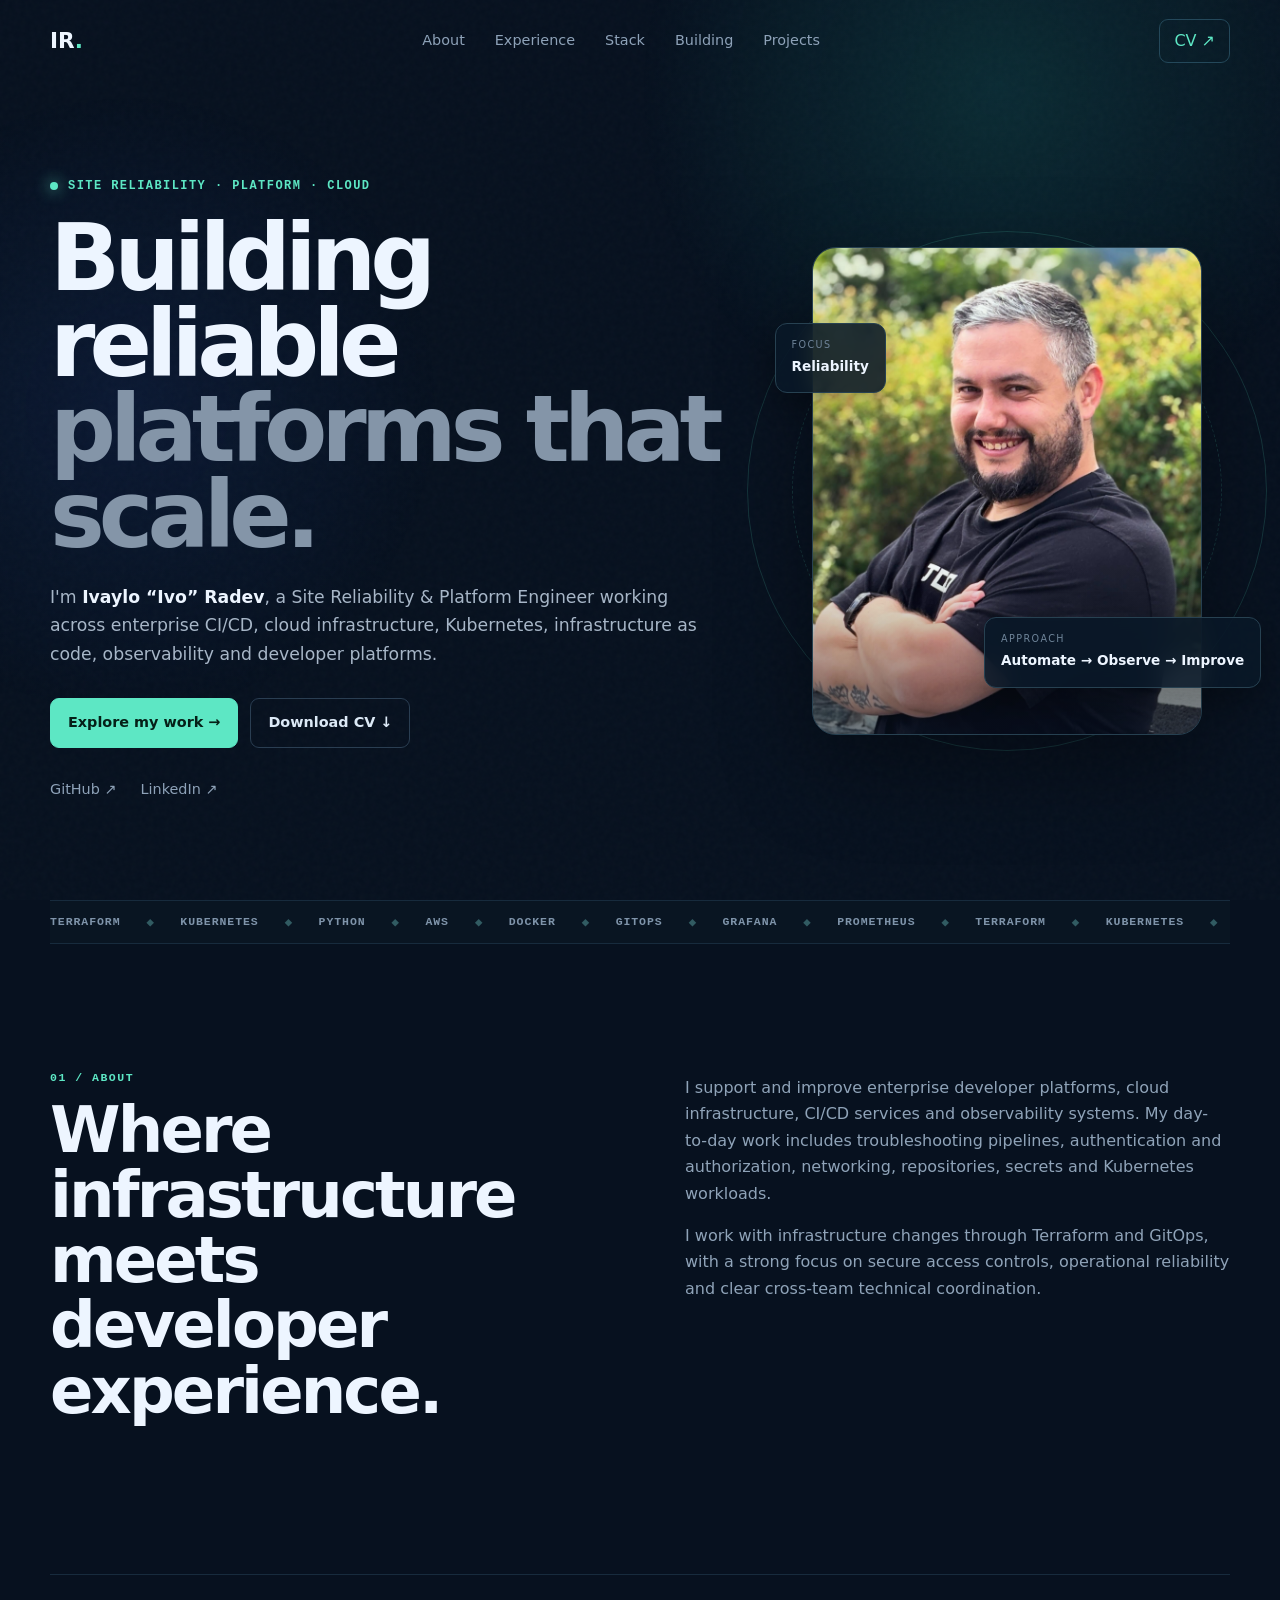
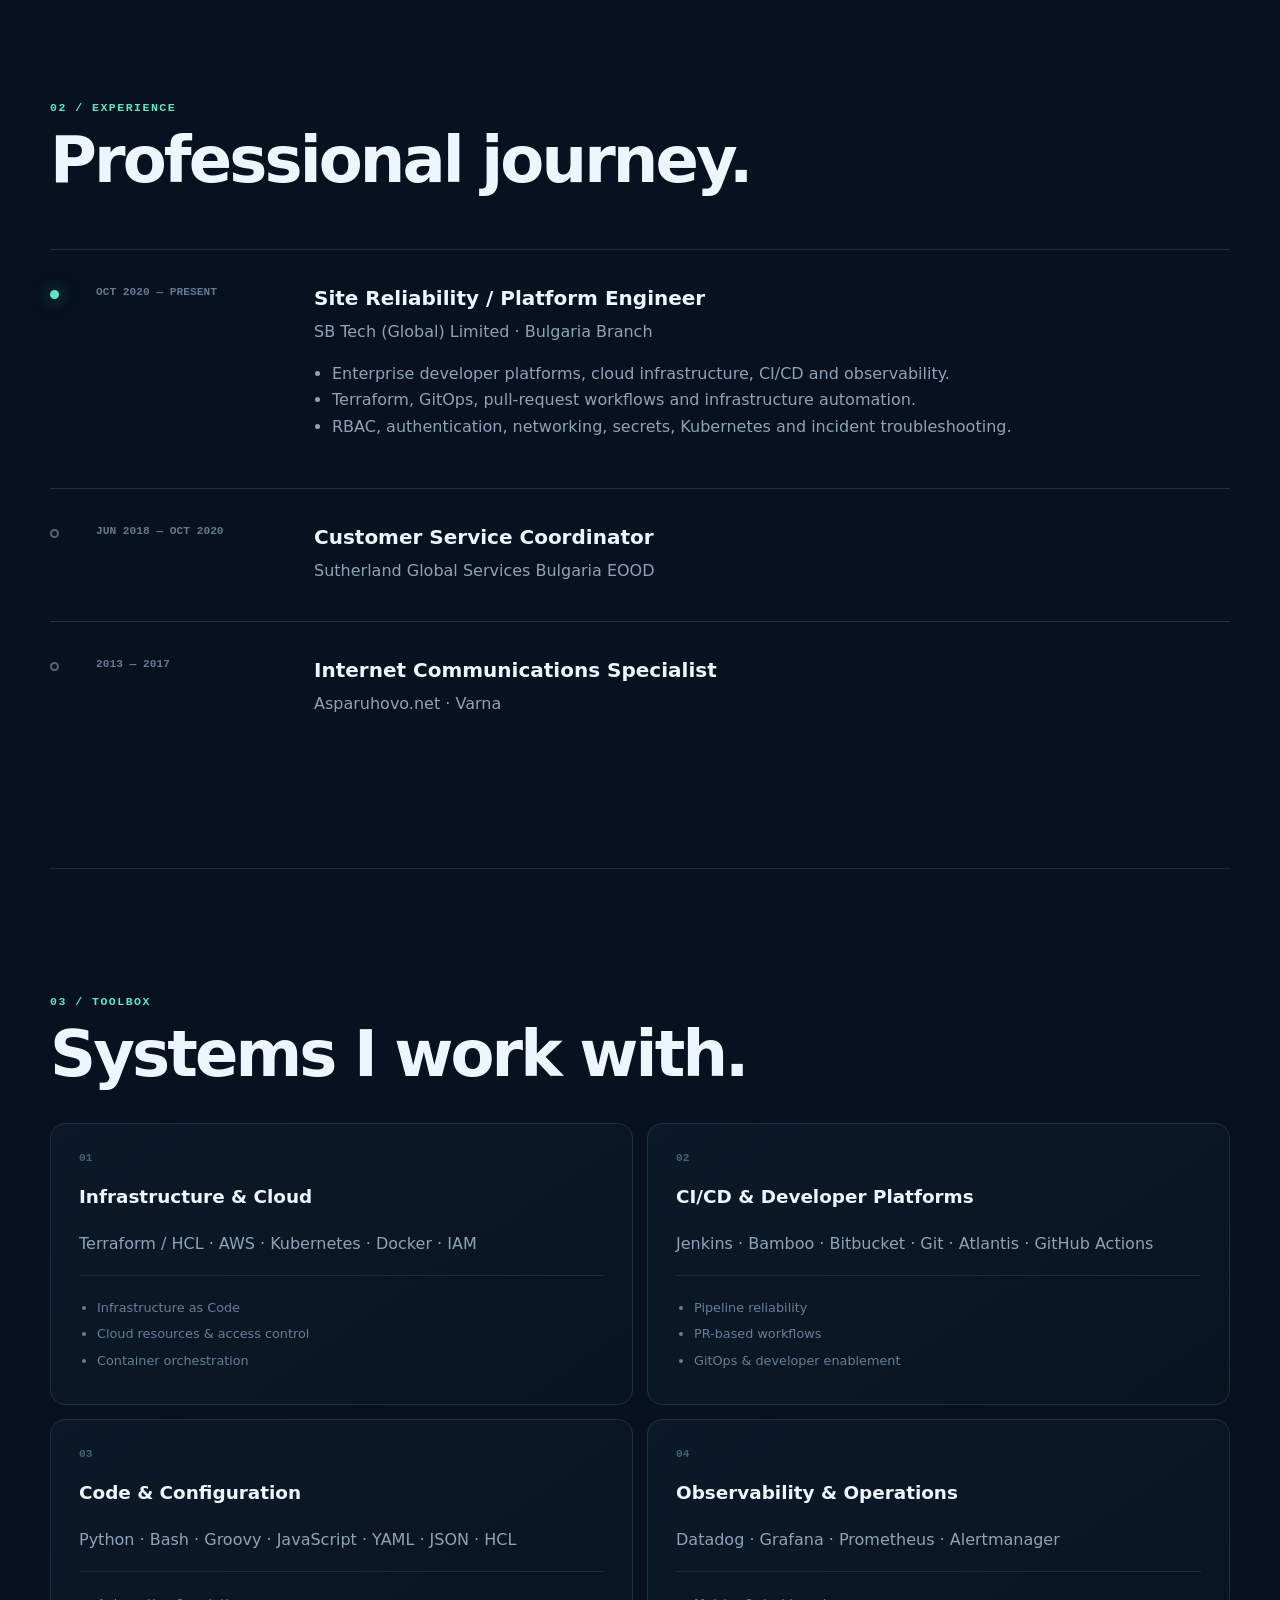
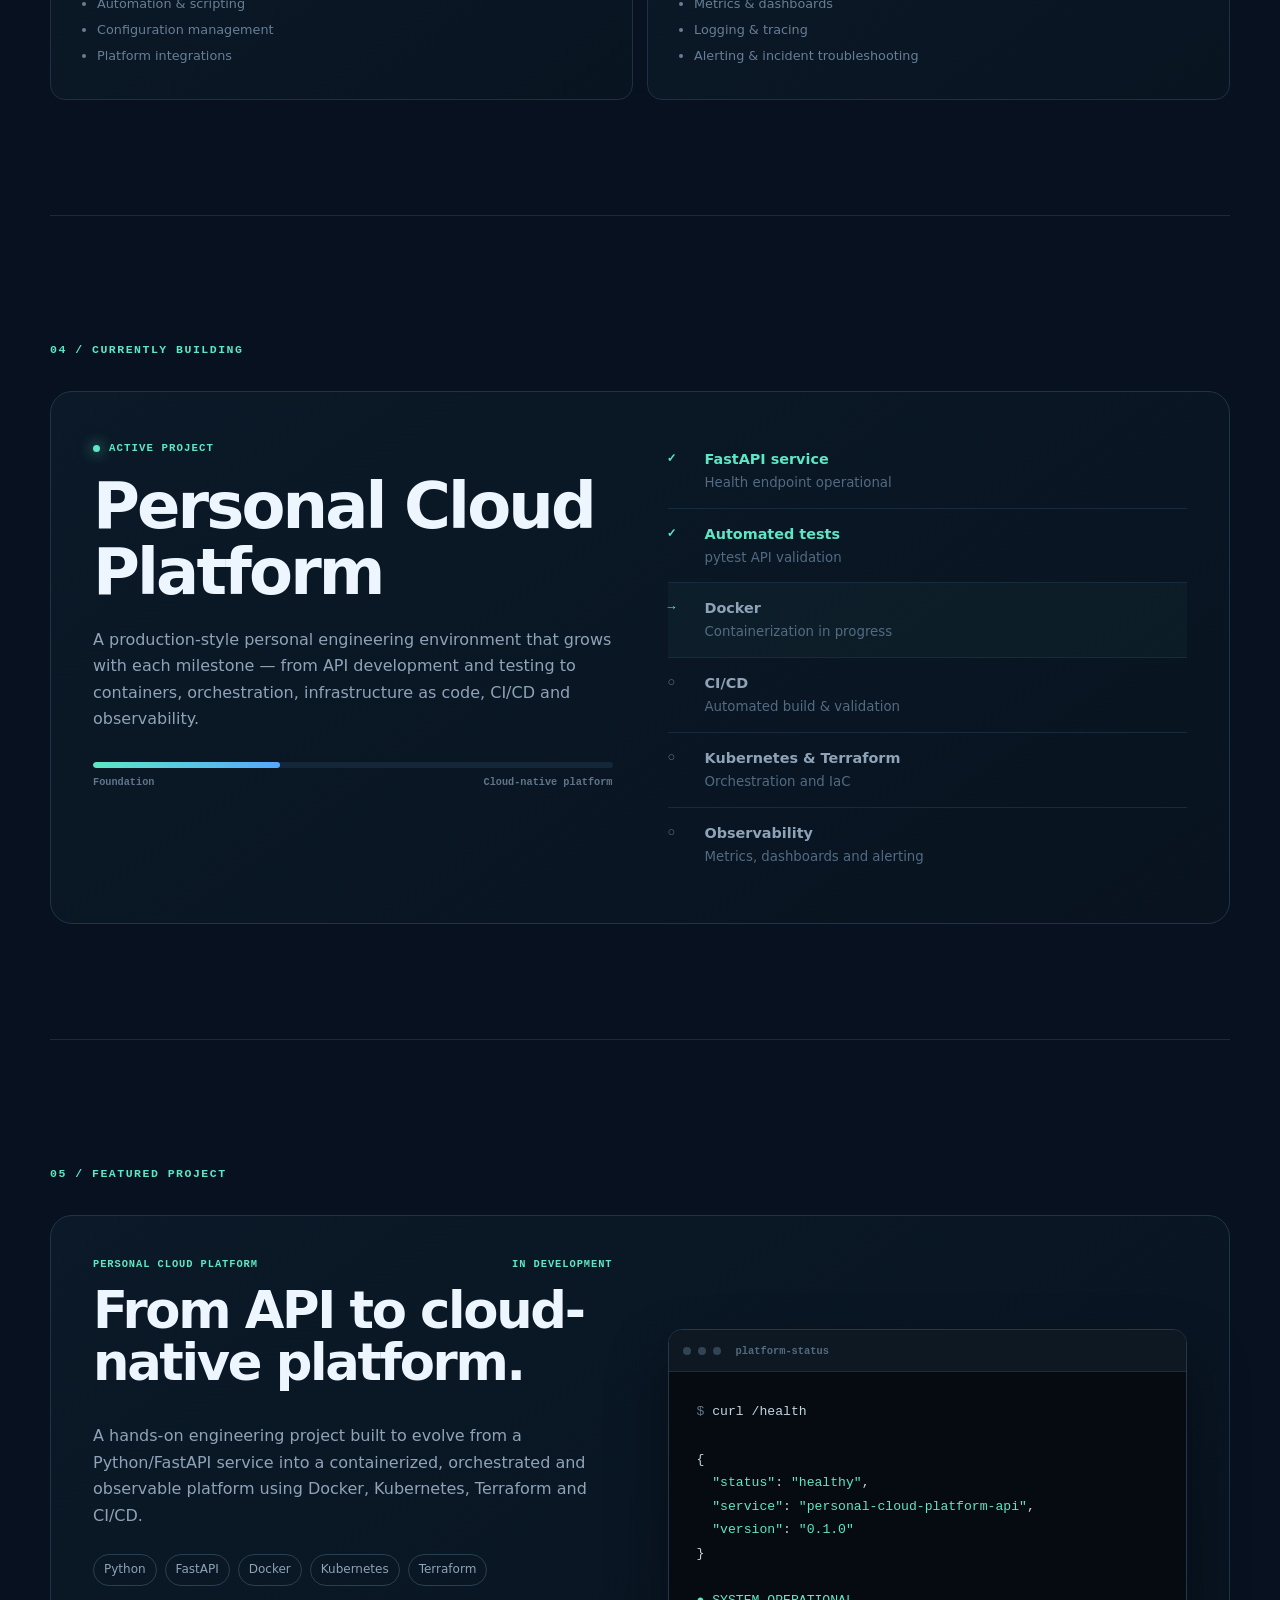
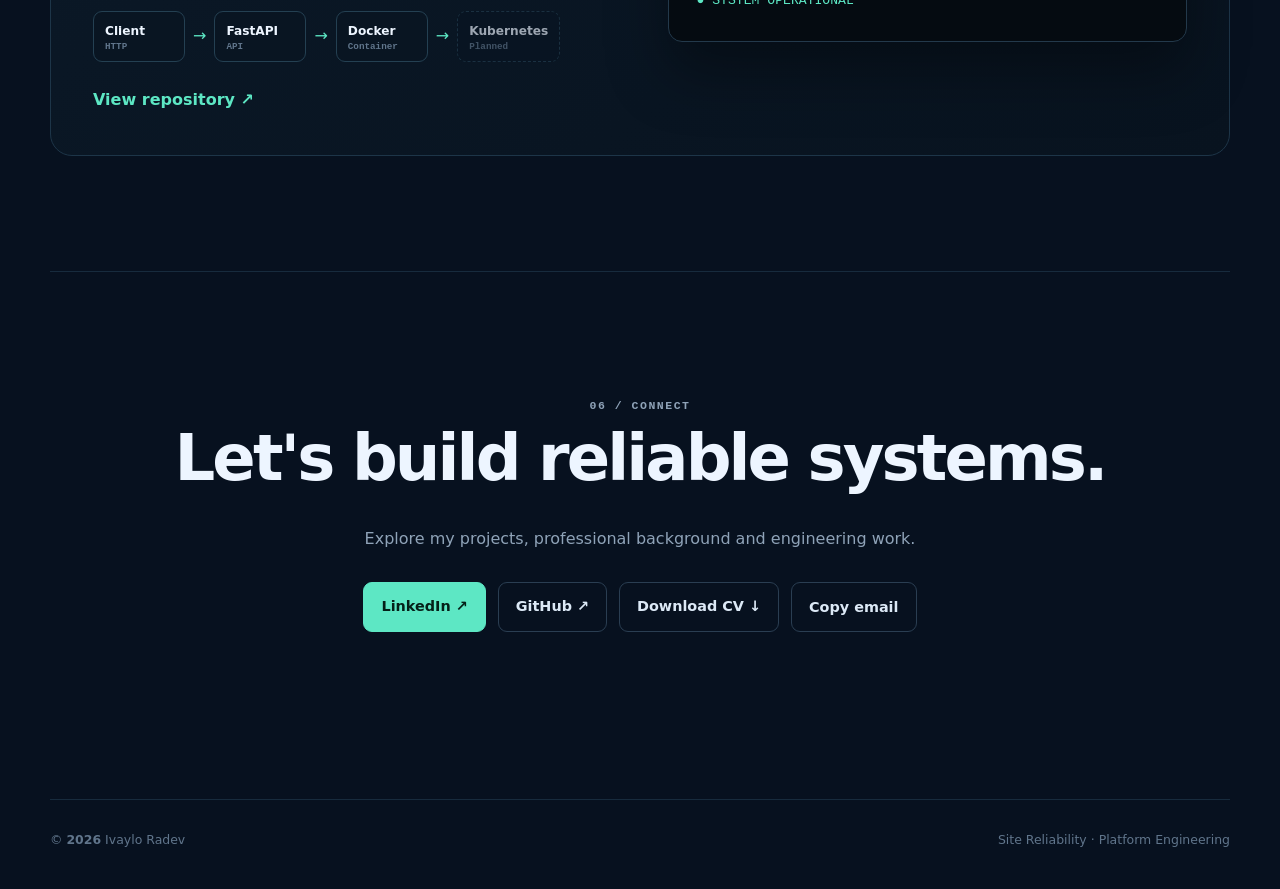
==== commit 887247b4: "Add CI/CD workflow, enhance meta tags, and improve portfolio layout" ====
--- a/index.html
+++ b/index.html
@@ -8,6 +8,10 @@
   <meta property="og:title" content="Ivaylo Radev | SRE & Platform Engineer">
   <meta property="og:description" content="Cloud infrastructure, Kubernetes, Terraform, CI/CD, automation and observability.">
   <meta property="og:type" content="website">
+  <meta property="og:image" content="assets/profile.png">
+  <meta name="twitter:card" content="summary_large_image">
+  <meta name="author" content="Ivaylo Radev">
+  <meta name="keywords" content="Site Reliability Engineer, Platform Engineer, SRE, Kubernetes, Terraform, AWS, Python, CI/CD, DevOps">
   <link rel="icon" href="assets/favicon.svg" type="image/svg+xml">
   <title>Ivaylo Radev | SRE & Platform Engineer</title>
   <link rel="stylesheet" href="styles.css">
@@ -71,10 +75,10 @@
     <section class="section" id="stack">
       <p class="kicker">03 / TOOLBOX</p><h2>Systems I work with.</h2>
       <div class="stack-grid">
-        <article class="tool-card"><div class="num">01</div><h3>Infrastructure & Cloud</h3><p>Terraform / HCL · AWS · Kubernetes · Docker · IAM · Infrastructure as Code</p><small>Provisioning, orchestration, access control and repeatable infrastructure.</small></article>
-        <article class="tool-card"><div class="num">02</div><h3>CI/CD & Developer Platforms</h3><p>Jenkins · Bamboo · Bitbucket · Git · Atlantis · GitOps · GitHub Actions</p><small>Pipeline reliability, repository workflows and developer enablement.</small></article>
-        <article class="tool-card"><div class="num">03</div><h3>Code & Configuration</h3><p>Python · Bash · Groovy · JavaScript · YAML · JSON · HCL</p><small>Automation, scripting, configuration and platform integration.</small></article>
-        <article class="tool-card"><div class="num">04</div><h3>Observability & Operations</h3><p>Datadog · Grafana · Prometheus · Alertmanager · Metrics · Logging · Tracing</p><small>Monitoring, troubleshooting and operational visibility.</small></article>
+        <article class="tool-card"><div class="num">01</div><h3>Infrastructure & Cloud</h3><p>Terraform / HCL · AWS · Kubernetes · Docker · IAM</p><ul><li>Infrastructure as Code</li><li>Cloud resources & access control</li><li>Container orchestration</li></ul></article>
+        <article class="tool-card"><div class="num">02</div><h3>CI/CD & Developer Platforms</h3><p>Jenkins · Bamboo · Bitbucket · Git · Atlantis · GitHub Actions</p><ul><li>Pipeline reliability</li><li>PR-based workflows</li><li>GitOps & developer enablement</li></ul></article>
+        <article class="tool-card"><div class="num">03</div><h3>Code & Configuration</h3><p>Python · Bash · Groovy · JavaScript · YAML · JSON · HCL</p><ul><li>Automation & scripting</li><li>Configuration management</li><li>Platform integrations</li></ul></article>
+        <article class="tool-card"><div class="num">04</div><h3>Observability & Operations</h3><p>Datadog · Grafana · Prometheus · Alertmanager</p><ul><li>Metrics & dashboards</li><li>Logging & tracing</li><li>Alerting & incident troubleshooting</li></ul></article>
       </div>
     </section>
 
@@ -107,6 +111,12 @@
           <h2>From API to cloud-native platform.</h2>
           <p>A hands-on engineering project built to evolve from a Python/FastAPI service into a containerized, orchestrated and observable platform using Docker, Kubernetes, Terraform and CI/CD.</p>
           <div class="chips"><span>Python</span><span>FastAPI</span><span>Docker</span><span>Kubernetes</span><span>Terraform</span></div>
+          <div class="architecture">
+            <div><b>Client</b><small>HTTP</small></div><i>→</i>
+            <div><b>FastAPI</b><small>API</small></div><i>→</i>
+            <div><b>Docker</b><small>Container</small></div><i>→</i>
+            <div class="planned"><b>Kubernetes</b><small>Planned</small></div>
+          </div>
           <a class="project-link" href="https://github.com/ivayloapps/personal-cloud-platform" target="_blank" rel="noreferrer">View repository <span>↗</span></a>
         </div>
         <div class="terminal">
@@ -131,7 +141,9 @@
         <a class="btn primary" href="https://www.linkedin.com/in/ivaylo-radev-a04452155/" target="_blank" rel="noreferrer">LinkedIn ↗</a>
         <a class="btn ghost" href="https://github.com/ivayloapps" target="_blank" rel="noreferrer">GitHub ↗</a>
         <a class="btn ghost" href="assets/Ivaylo-Radev-CV.pdf" download>Download CV ↓</a>
+        <button class="btn ghost copy-email" type="button" data-email="ivaylo.apps@gmail.com">Copy email</button>
       </div>
+      <span class="copy-feedback" aria-live="polite"></span>
     </section>
   </main>
 
--- a/styles.css
+++ b/styles.css
@@ -8,3 +8,6 @@
 @keyframes pulse{50%{opacity:.35;transform:scale(.75)}}
 @media(max-width:900px){.build-panel{grid-template-columns:1fr}}
 @media(max-width:560px){.build-panel{padding:24px}}
+
+/* V4 engineering details */
+.tool-card ul{margin:18px 0 0;padding:16px 0 0 18px;border-top:1px solid #172b3d;color:#667f96;font-size:.8rem}.tool-card li{margin:5px 0}.architecture{display:flex;align-items:center;gap:8px;flex-wrap:wrap;margin:25px 0}.architecture div{min-width:92px;padding:9px 11px;border:1px solid #244052;border-radius:9px;background:#091522}.architecture b,.architecture small{display:block}.architecture b{font-size:.76rem}.architecture small{color:#60758b;font:600 .58rem monospace}.architecture i{color:#5de7c4;font-style:normal}.architecture .planned{border-style:dashed;opacity:.65}.copy-email{font-family:inherit;background:transparent;cursor:pointer}.copy-feedback{display:block;min-height:22px;color:#5de7c4;font-size:.75rem}.btn:focus-visible,.nav-shell a:focus-visible{outline:2px solid #5de7c4;outline-offset:3px}
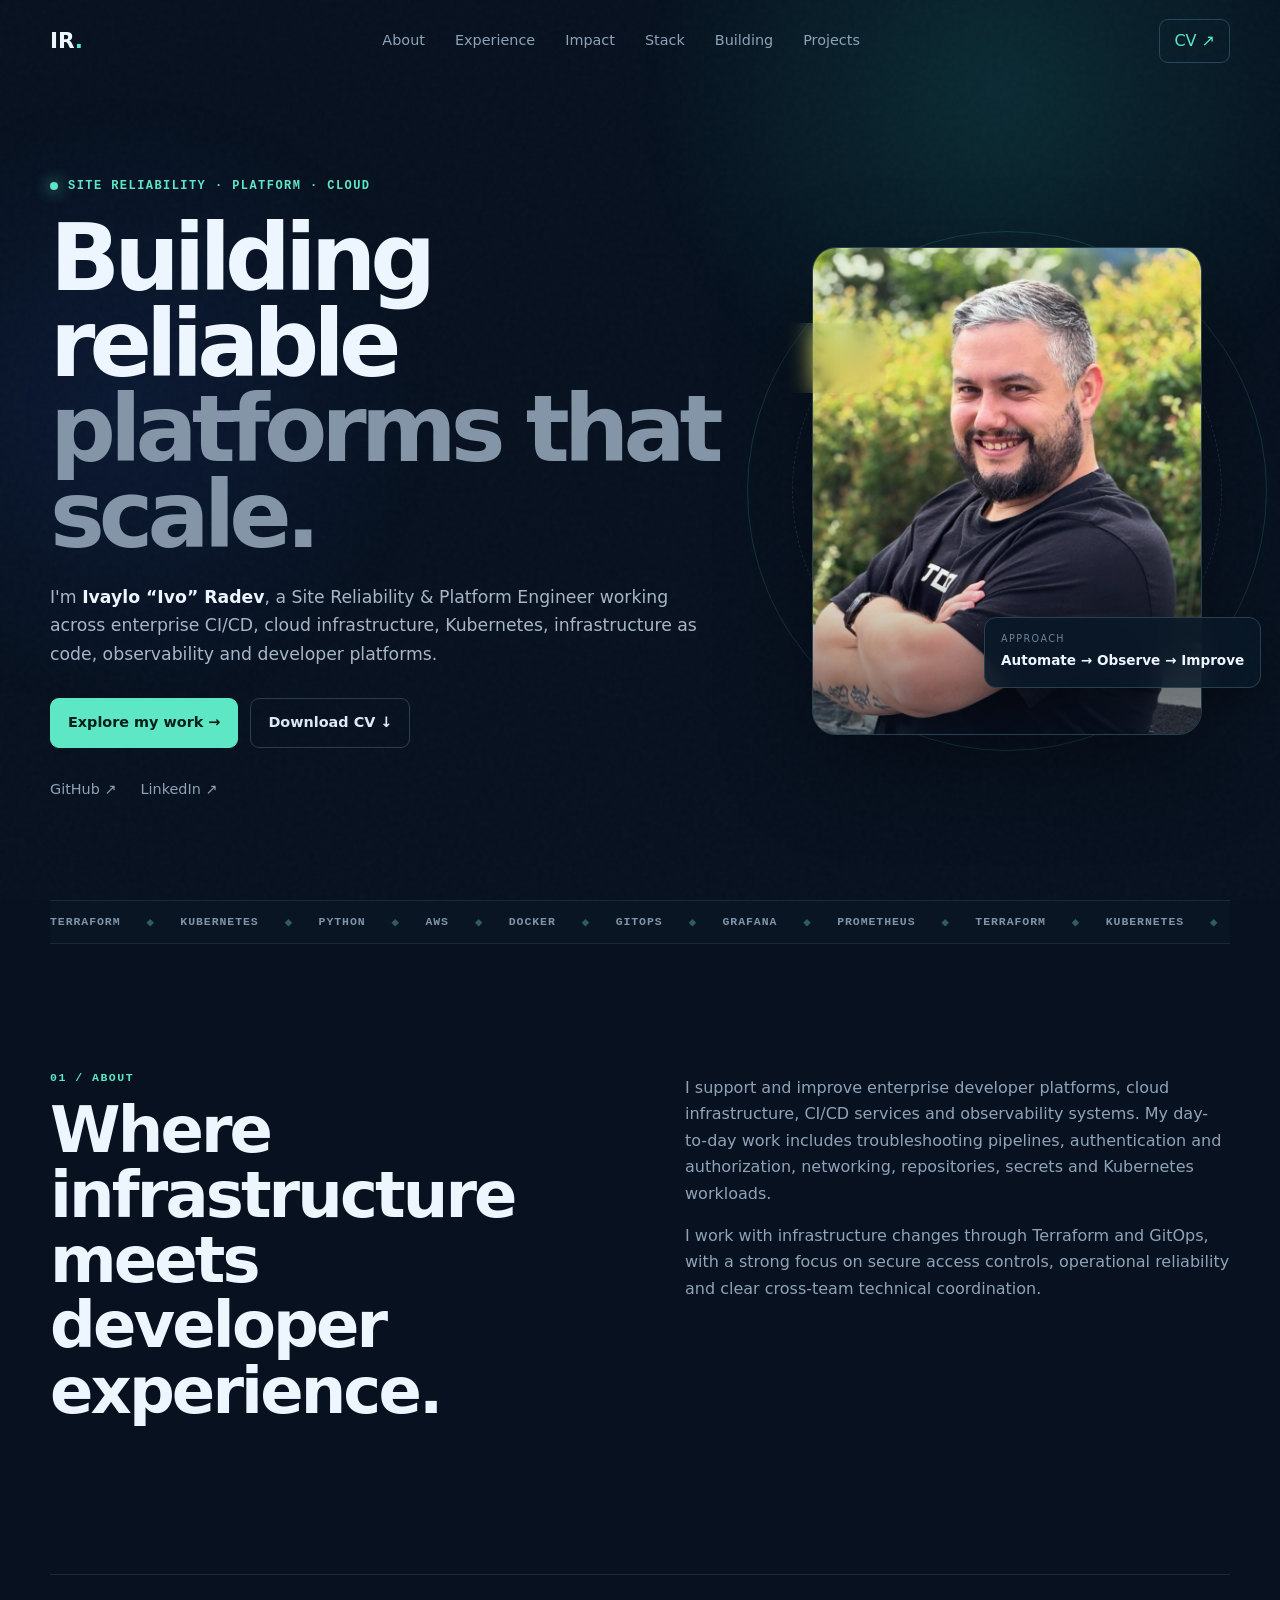
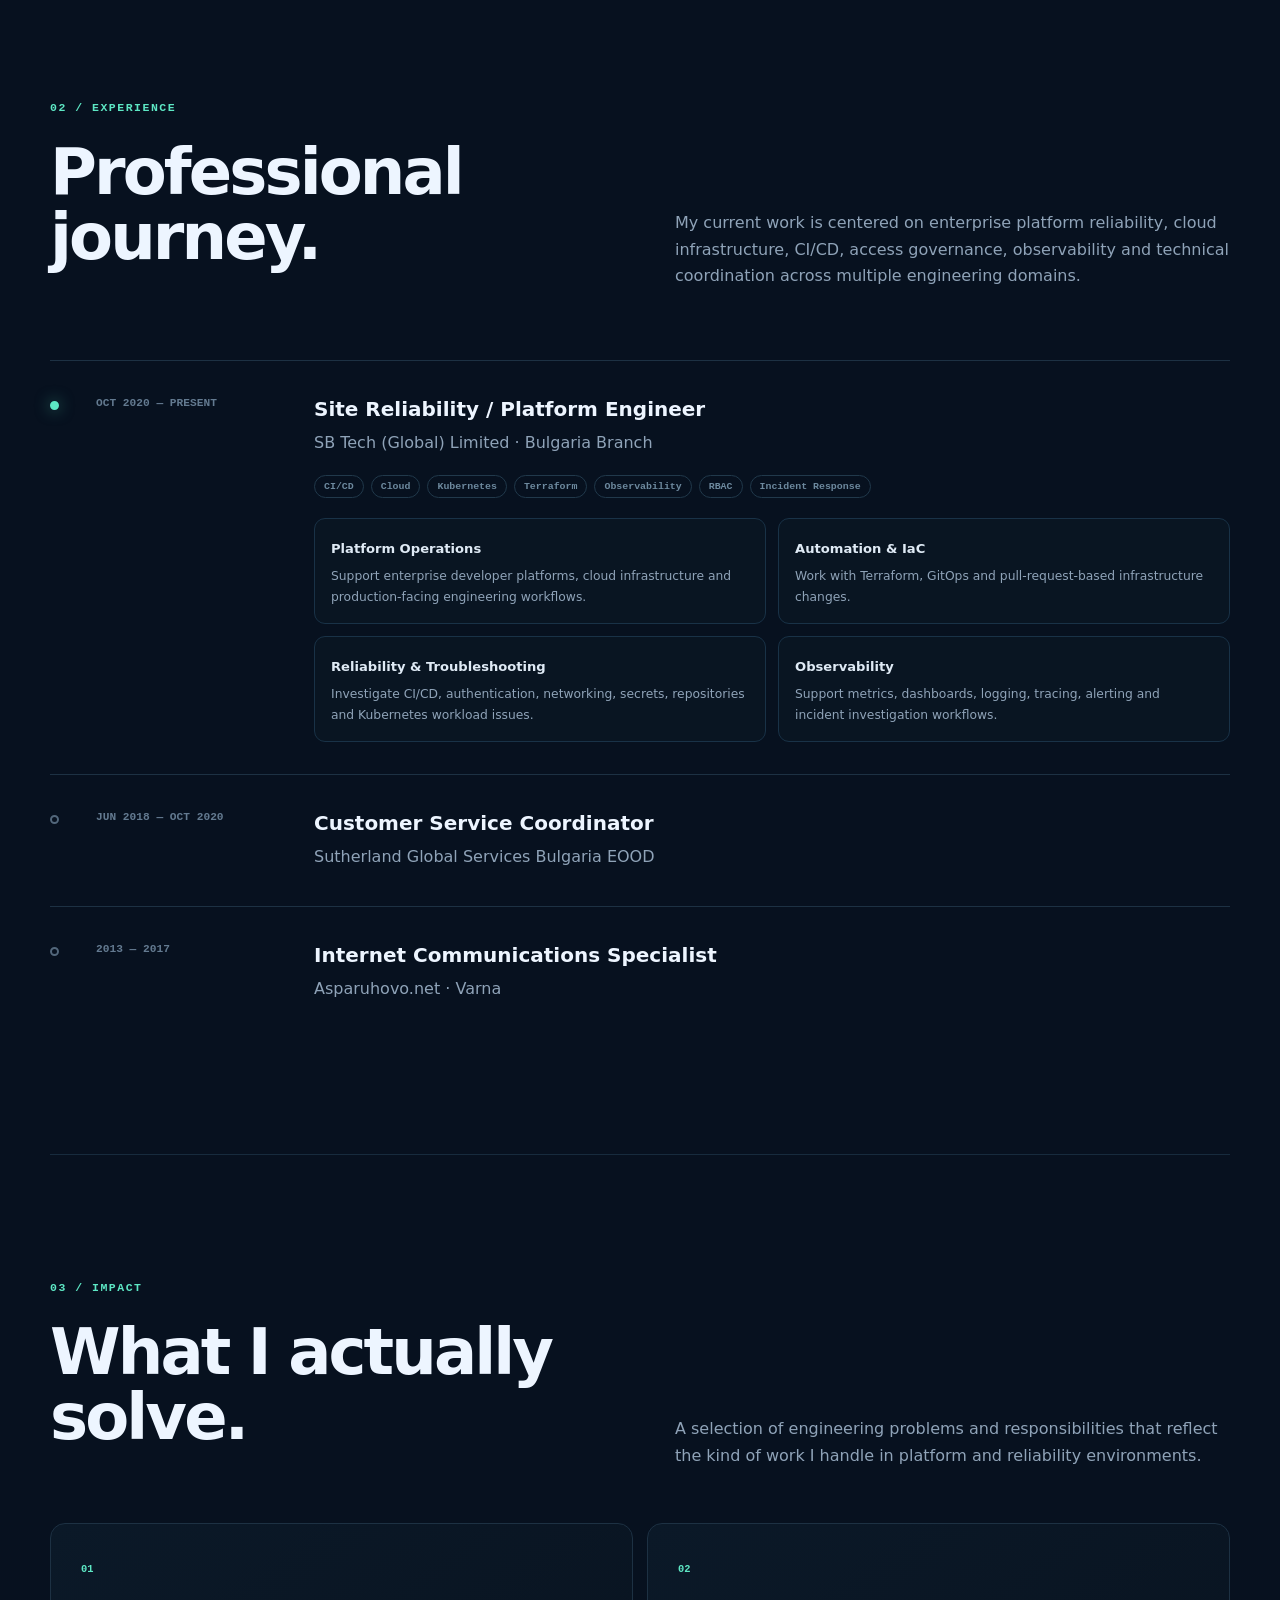
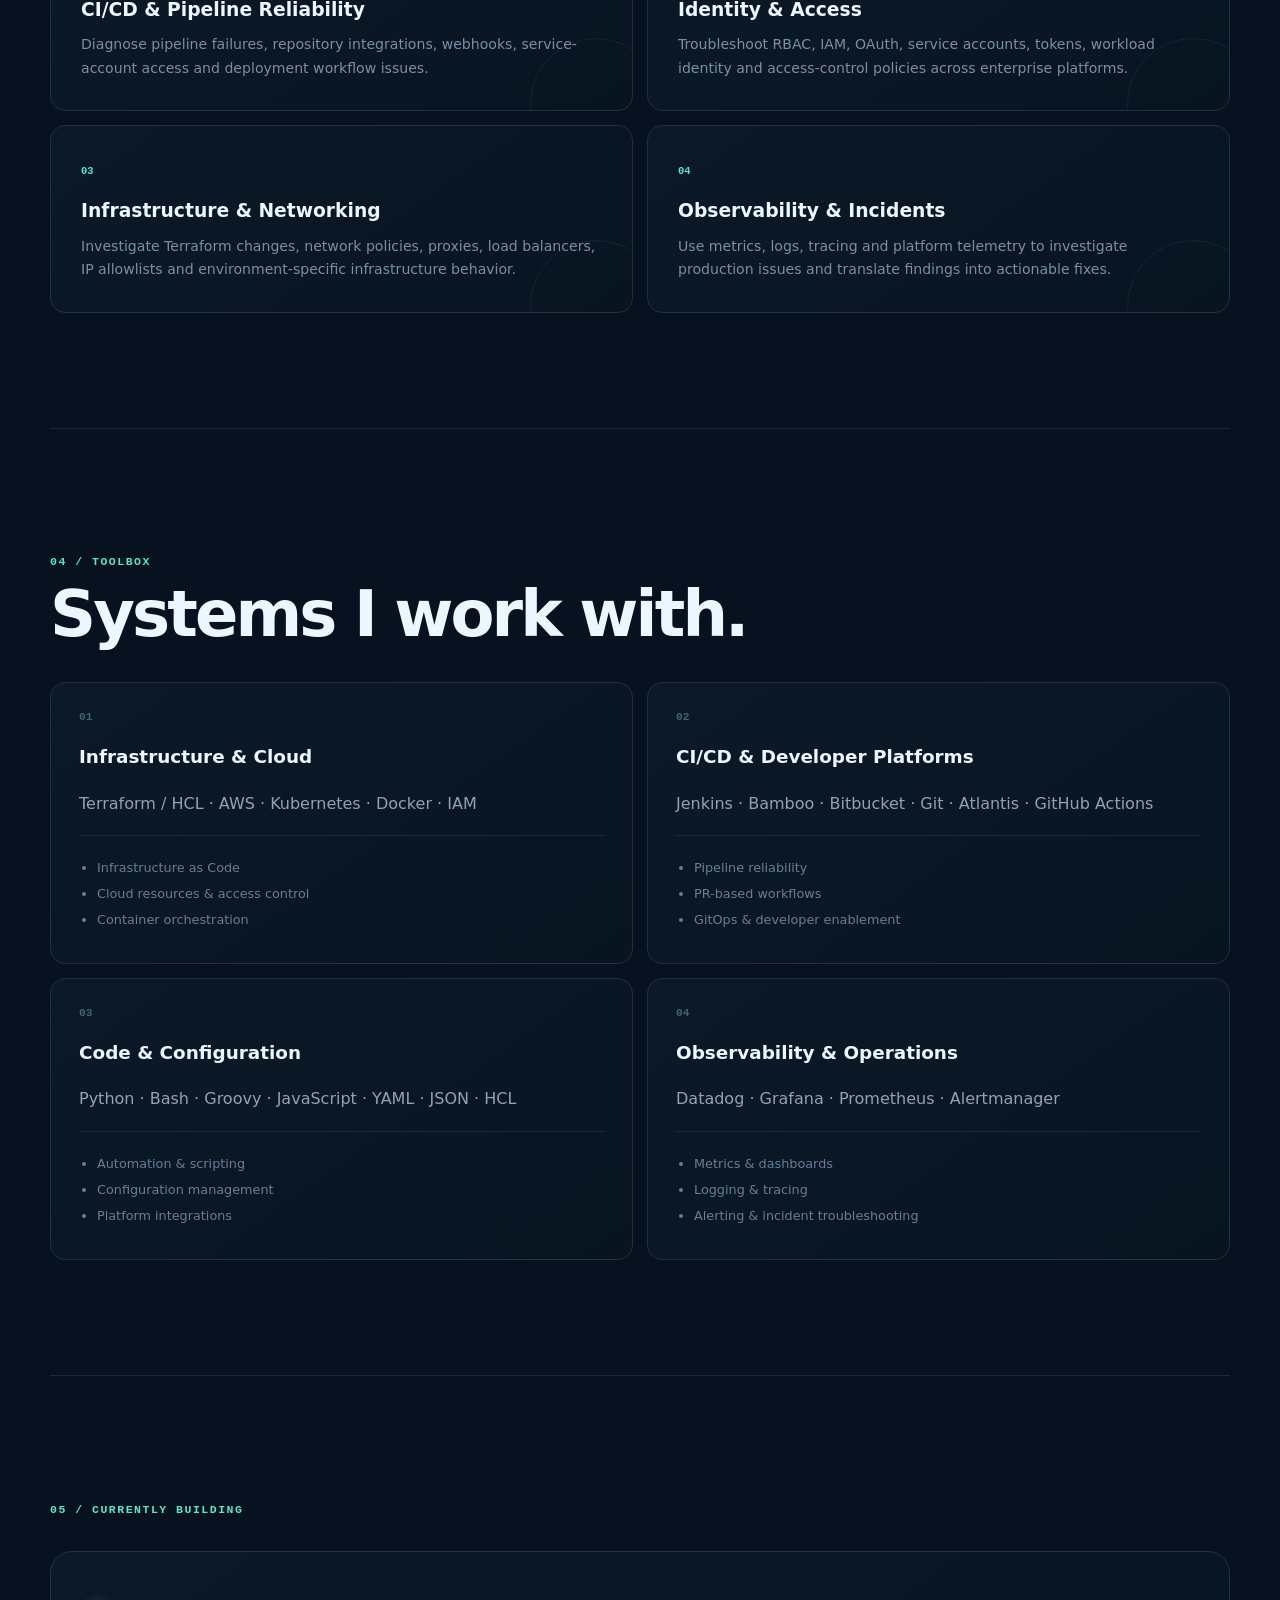
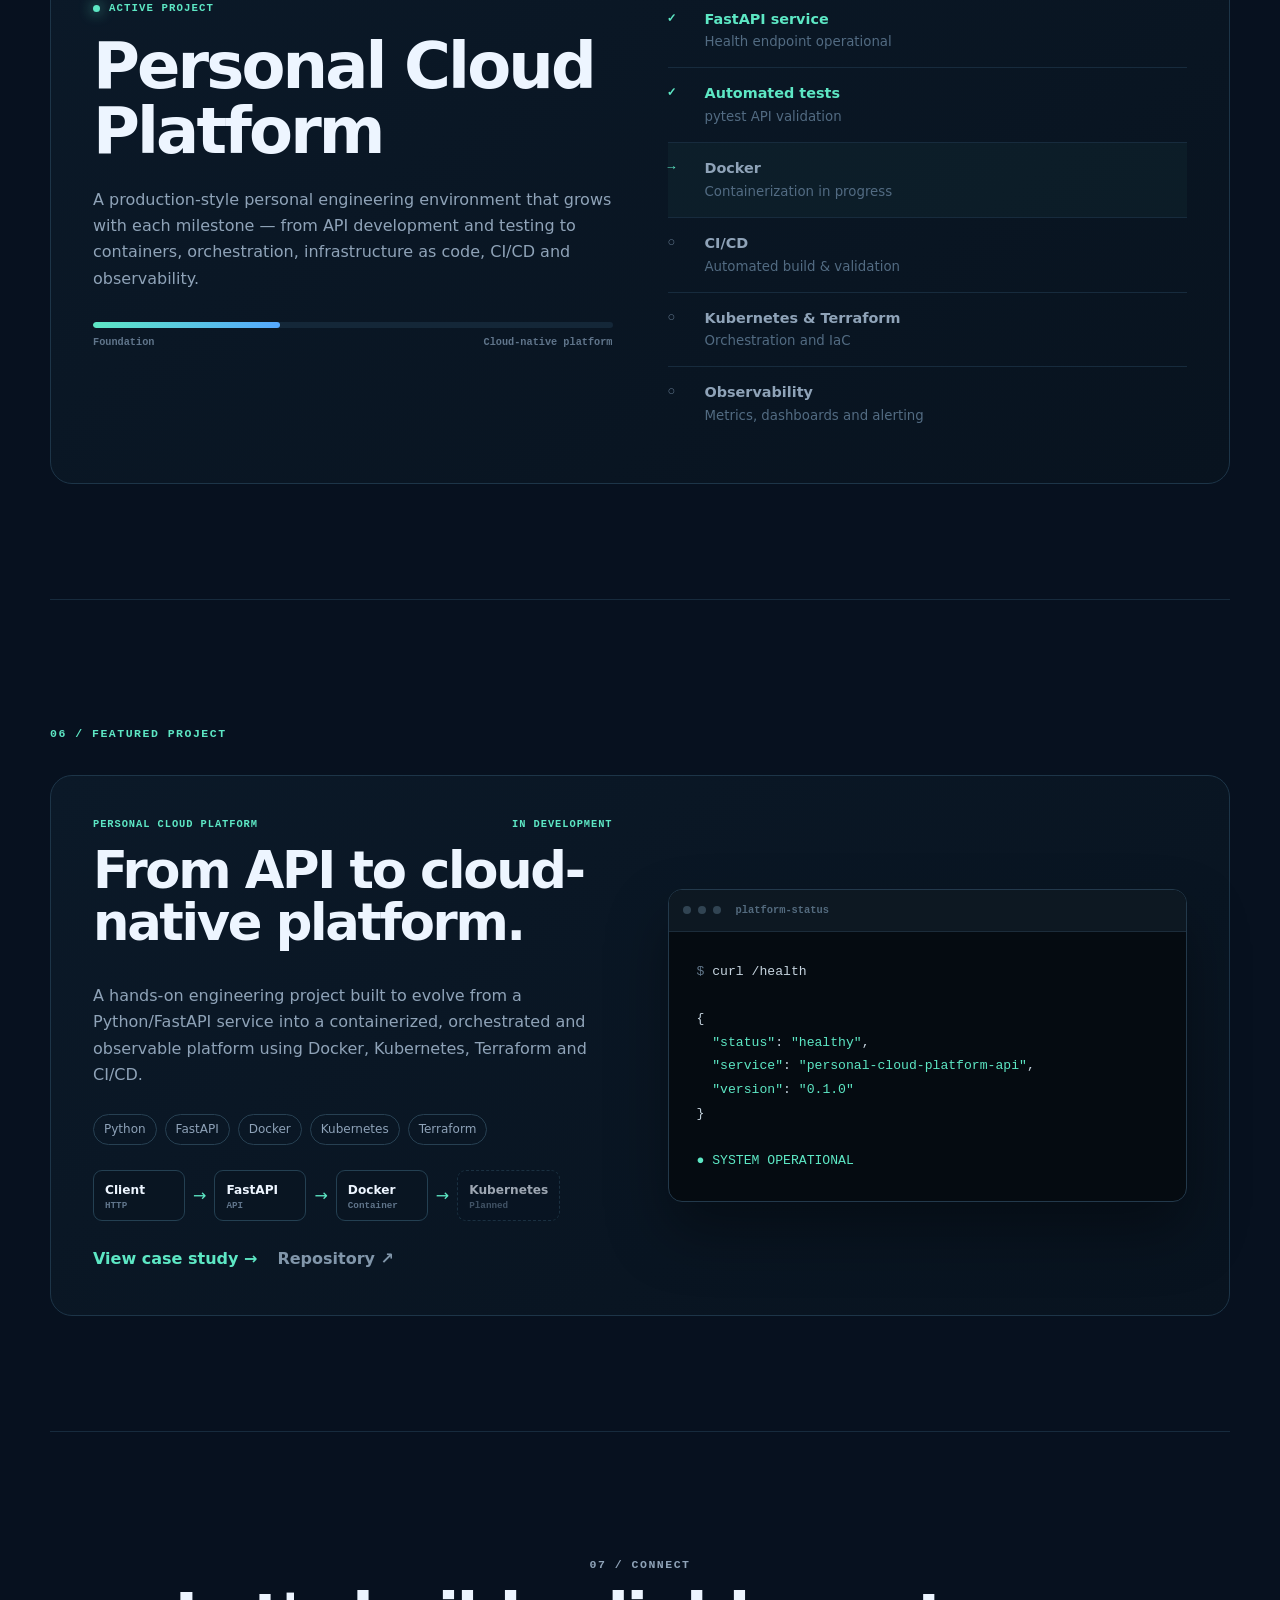
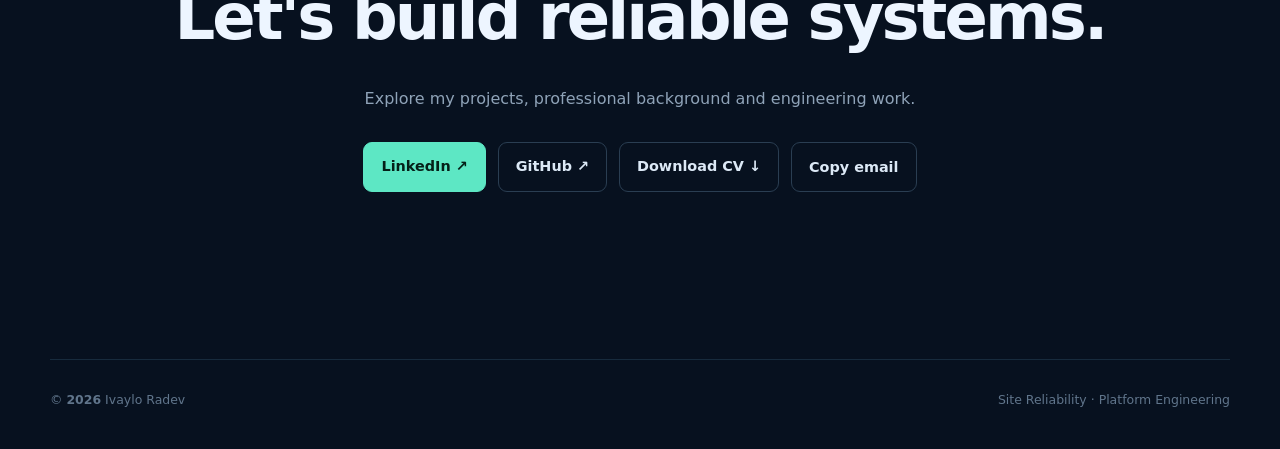
==== commit bcb0d7cb: "Enhance portfolio with mobile navigation, detailed experience section, and new project case study" ====
--- a/index.html
+++ b/index.html
@@ -20,10 +20,20 @@
   <div class="noise"></div>
   <header class="nav-shell">
     <a class="brand" href="#home"><span>IR</span><b>.</b></a>
-    <nav>
-      <a href="#about">About</a><a href="#experience">Experience</a>
-      <a href="#stack">Stack</a><a href="#building">Building</a><a href="#projects">Projects</a>
+
+    <button class="menu-toggle" type="button" aria-label="Open navigation" aria-expanded="false">
+      <span></span><span></span>
+    </button>
+
+    <nav class="main-nav">
+      <a href="#about">About</a>
+      <a href="#experience">Experience</a>
+      <a href="#achievements">Impact</a>
+      <a href="#stack">Stack</a>
+      <a href="#building">Building</a>
+      <a href="#projects">Projects</a>
     </nav>
+
     <a class="nav-cta" href="assets/Ivaylo-Radev-CV.pdf" target="_blank">CV ↗</a>
   </header>
 
@@ -64,16 +74,93 @@
     </section>
 
     <section class="section" id="experience">
-      <p class="kicker">02 / EXPERIENCE</p><h2>Professional journey.</h2>
+      <p class="kicker">02 / EXPERIENCE</p>
+      <div class="section-head">
+        <div><h2>Professional journey.</h2></div>
+        <p>My current work is centered on enterprise platform reliability, cloud infrastructure, CI/CD, access governance, observability and technical coordination across multiple engineering domains.</p>
+      </div>
+
       <div class="timeline">
-        <article class="active"><div class="dot"></div><div class="when">OCT 2020 — PRESENT</div><div><h3>Site Reliability / Platform Engineer</h3><p>SB Tech (Global) Limited · Bulgaria Branch</p><ul><li>Enterprise developer platforms, cloud infrastructure, CI/CD and observability.</li><li>Terraform, GitOps, pull-request workflows and infrastructure automation.</li><li>RBAC, authentication, networking, secrets, Kubernetes and incident troubleshooting.</li></ul></div></article>
-        <article><div class="dot"></div><div class="when">JUN 2018 — OCT 2020</div><div><h3>Customer Service Coordinator</h3><p>Sutherland Global Services Bulgaria EOOD</p></div></article>
-        <article><div class="dot"></div><div class="when">2013 — 2017</div><div><h3>Internet Communications Specialist</h3><p>Asparuhovo.net · Varna</p></div></article>
+        <article class="active experience-card">
+          <div class="dot"></div>
+          <div class="when">OCT 2020 — PRESENT</div>
+          <div>
+            <h3>Site Reliability / Platform Engineer</h3>
+            <p>SB Tech (Global) Limited · Bulgaria Branch</p>
+
+            <div class="experience-tags">
+              <span>CI/CD</span><span>Cloud</span><span>Kubernetes</span><span>Terraform</span>
+              <span>Observability</span><span>RBAC</span><span>Incident Response</span>
+            </div>
+
+            <div class="experience-detail-grid">
+              <div>
+                <strong>Platform Operations</strong>
+                <p>Support enterprise developer platforms, cloud infrastructure and production-facing engineering workflows.</p>
+              </div>
+              <div>
+                <strong>Automation & IaC</strong>
+                <p>Work with Terraform, GitOps and pull-request-based infrastructure changes.</p>
+              </div>
+              <div>
+                <strong>Reliability & Troubleshooting</strong>
+                <p>Investigate CI/CD, authentication, networking, secrets, repositories and Kubernetes workload issues.</p>
+              </div>
+              <div>
+                <strong>Observability</strong>
+                <p>Support metrics, dashboards, logging, tracing, alerting and incident investigation workflows.</p>
+              </div>
+            </div>
+          </div>
+        </article>
+
+        <article>
+          <div class="dot"></div>
+          <div class="when">JUN 2018 — OCT 2020</div>
+          <div><h3>Customer Service Coordinator</h3><p>Sutherland Global Services Bulgaria EOOD</p></div>
+        </article>
+
+        <article>
+          <div class="dot"></div>
+          <div class="when">2013 — 2017</div>
+          <div><h3>Internet Communications Specialist</h3><p>Asparuhovo.net · Varna</p></div>
+        </article>
+      </div>
+    </section>
+
+    <section class="section" id="achievements">
+      <p class="kicker">03 / IMPACT</p>
+      <div class="section-head">
+        <div><h2>What I actually solve.</h2></div>
+        <p>A selection of engineering problems and responsibilities that reflect the kind of work I handle in platform and reliability environments.</p>
+      </div>
+
+      <div class="impact-grid">
+        <article>
+          <span class="impact-index">01</span>
+          <h3>CI/CD & Pipeline Reliability</h3>
+          <p>Diagnose pipeline failures, repository integrations, webhooks, service-account access and deployment workflow issues.</p>
+        </article>
+        <article>
+          <span class="impact-index">02</span>
+          <h3>Identity & Access</h3>
+          <p>Troubleshoot RBAC, IAM, OAuth, service accounts, tokens, workload identity and access-control policies across enterprise platforms.</p>
+        </article>
+        <article>
+          <span class="impact-index">03</span>
+          <h3>Infrastructure & Networking</h3>
+          <p>Investigate Terraform changes, network policies, proxies, load balancers, IP allowlists and environment-specific infrastructure behavior.</p>
+        </article>
+        <article>
+          <span class="impact-index">04</span>
+          <h3>Observability & Incidents</h3>
+          <p>Use metrics, logs, tracing and platform telemetry to investigate production issues and translate findings into actionable fixes.</p>
+        </article>
       </div>
     </section>
 
     <section class="section" id="stack">
-      <p class="kicker">03 / TOOLBOX</p><h2>Systems I work with.</h2>
+      <p class="kicker">04 / TOOLBOX</p><h2>Systems I work with.</h2>
       <div class="stack-grid">
         <article class="tool-card"><div class="num">01</div><h3>Infrastructure & Cloud</h3><p>Terraform / HCL · AWS · Kubernetes · Docker · IAM</p><ul><li>Infrastructure as Code</li><li>Cloud resources & access control</li><li>Container orchestration</li></ul></article>
         <article class="tool-card"><div class="num">02</div><h3>CI/CD & Developer Platforms</h3><p>Jenkins · Bamboo · Bitbucket · Git · Atlantis · GitHub Actions</p><ul><li>Pipeline reliability</li><li>PR-based workflows</li><li>GitOps & developer enablement</li></ul></article>
@@ -83,7 +170,7 @@
     </section>
 
     <section class="section" id="building">
-      <p class="kicker">04 / CURRENTLY BUILDING</p>
+      <p class="kicker">05 / CURRENTLY BUILDING</p>
       <div class="build-panel">
         <div class="build-copy">
           <div class="live-badge"><i></i> ACTIVE PROJECT</div>
@@ -104,7 +191,7 @@
     </section>
 
     <section class="section" id="projects">
-      <p class="kicker">05 / FEATURED PROJECT</p>
+      <p class="kicker">06 / FEATURED PROJECT</p>
       <div class="project">
         <div class="project-copy">
           <div class="project-meta"><span>PERSONAL CLOUD PLATFORM</span><span>IN DEVELOPMENT</span></div>
@@ -117,7 +204,10 @@
             <div><b>Docker</b><small>Container</small></div><i>→</i>
             <div class="planned"><b>Kubernetes</b><small>Planned</small></div>
           </div>
-          <a class="project-link" href="https://github.com/ivayloapps/personal-cloud-platform" target="_blank" rel="noreferrer">View repository <span>↗</span></a>
+          <div class="project-actions">
+            <a class="project-link" href="projects/personal-cloud-platform.html">View case study <span>→</span></a>
+            <a class="project-link secondary-link" href="https://github.com/ivayloapps/personal-cloud-platform" target="_blank" rel="noreferrer">Repository <span>↗</span></a>
+          </div>
         </div>
         <div class="terminal">
           <div class="terminal-bar"><i></i><i></i><i></i><span>platform-status</span></div>
@@ -135,7 +225,7 @@
     </section>
 
     <section class="contact section" id="contact">
-      <p class="kicker">06 / CONNECT</p><h2>Let's build reliable systems.</h2>
+      <p class="kicker">07 / CONNECT</p><h2>Let's build reliable systems.</h2>
       <p>Explore my projects, professional background and engineering work.</p>
       <div class="actions center">
         <a class="btn primary" href="https://www.linkedin.com/in/ivaylo-radev-a04452155/" target="_blank" rel="noreferrer">LinkedIn ↗</a>
--- a/styles.css
+++ b/styles.css
@@ -11,3 +11,32 @@
 
 /* V4 engineering details */
 .tool-card ul{margin:18px 0 0;padding:16px 0 0 18px;border-top:1px solid #172b3d;color:#667f96;font-size:.8rem}.tool-card li{margin:5px 0}.architecture{display:flex;align-items:center;gap:8px;flex-wrap:wrap;margin:25px 0}.architecture div{min-width:92px;padding:9px 11px;border:1px solid #244052;border-radius:9px;background:#091522}.architecture b,.architecture small{display:block}.architecture b{font-size:.76rem}.architecture small{color:#60758b;font:600 .58rem monospace}.architecture i{color:#5de7c4;font-style:normal}.architecture .planned{border-style:dashed;opacity:.65}.copy-email{font-family:inherit;background:transparent;cursor:pointer}.copy-feedback{display:block;min-height:22px;color:#5de7c4;font-size:.75rem}.btn:focus-visible,.nav-shell a:focus-visible{outline:2px solid #5de7c4;outline-offset:3px}
+
+/* V5: mobile navigation, impact section, experience detail and project case study */
+.menu-toggle{display:none;background:transparent;border:0;width:42px;height:42px;cursor:pointer;position:relative}
+.menu-toggle span{position:absolute;left:9px;width:24px;height:2px;background:#dce9f6;transition:.25s}.menu-toggle span:first-child{top:15px}.menu-toggle span:last-child{top:24px}
+.menu-toggle[aria-expanded="true"] span:first-child{transform:translateY(4.5px) rotate(45deg)}
+.menu-toggle[aria-expanded="true"] span:last-child{transform:translateY(-4.5px) rotate(-45deg)}
+.section-head{display:grid;grid-template-columns:1fr 1fr;gap:70px;align-items:end}.section-head>p{color:#8fa3b8;max-width:560px}
+.experience-tags{display:flex;flex-wrap:wrap;gap:7px;margin:18px 0}.experience-tags span{font:700 .62rem monospace;color:#6d899e;border:1px solid #21394b;border-radius:999px;padding:5px 9px}
+.experience-detail-grid{display:grid;grid-template-columns:repeat(2,1fr);gap:12px;margin-top:20px}.experience-detail-grid>div{padding:16px;border:1px solid #193247;border-radius:11px;background:#091522}.experience-detail-grid strong{font-size:.82rem;color:#dfeaf5}.experience-detail-grid p{font-size:.77rem;margin:5px 0 0}
+.impact-grid{display:grid;grid-template-columns:repeat(2,1fr);gap:14px;margin-top:38px}.impact-grid article{position:relative;padding:30px;border:1px solid #1d3143;border-radius:15px;background:linear-gradient(145deg,#0b1928,#091421);overflow:hidden}.impact-grid article:after{content:"";position:absolute;inset:auto -30px -60px auto;width:130px;height:130px;border:1px solid rgba(93,231,196,.08);border-radius:50%}.impact-index{font:700 .65rem monospace;color:#5de7c4}.impact-grid h3{margin:14px 0 8px}.impact-grid p{color:#7890a6;margin:0;font-size:.88rem}
+.project-actions{display:flex;flex-wrap:wrap;gap:20px;align-items:center}.secondary-link{color:#8196aa}
+.case-hero{padding:120px 0 90px;max-width:900px}.case-hero h1{font-size:clamp(4rem,9vw,7rem);line-height:.94;letter-spacing:-.06em;margin:18px 0 26px}.case-lead{font-size:1.1rem;color:#91a7bb;max-width:780px}.case-links{display:flex;gap:12px;margin-top:28px}
+.case-grid{display:grid;grid-template-columns:.8fr 1.2fr;gap:70px}.case-grid h2{margin-top:0}.case-grid p{color:#8fa3b8}.case-list{display:grid;gap:10px}.case-list article{padding:20px;border:1px solid #1a3346;border-radius:12px;background:#091522}.case-list b{color:#dfeaf5}.case-list p{margin:5px 0 0;font-size:.84rem}
+.architecture-diagram{display:flex;align-items:center;gap:10px;flex-wrap:wrap;margin:40px 0}.arch-node{min-width:145px;padding:18px;border:1px solid #20394c;border-radius:13px;background:#091522}.arch-node span,.arch-node strong,.arch-node small{display:block}.arch-node span{color:#526b82;font:700 .6rem monospace}.arch-node small{color:#60758b;margin-top:4px}.arch-node.active{border-color:#34695f}.arch-node.current{border-color:#5de7c4;box-shadow:0 0 30px rgba(93,231,196,.08)}.architecture-diagram>i,.future-flow i{font-style:normal;color:#5de7c4}
+.future-architecture{margin-top:26px;padding-top:26px;border-top:1px solid #172b3d}.future-architecture>p{color:#5de7c4;font:700 .7rem monospace}.future-flow{display:flex;flex-wrap:wrap;gap:10px;align-items:center}.future-flow span{color:#8499ae;border:1px dashed #294052;border-radius:8px;padding:7px 10px;font-size:.76rem}.case-terminal{max-width:760px}.large-roadmap{max-width:800px}.case-section .roadmap>div{padding:18px 0}
+@media(max-width:900px){
+  .menu-toggle{display:block;z-index:20}
+  .nav-shell{position:relative}
+  .nav-shell .main-nav{display:none;position:absolute;top:70px;left:0;right:0;z-index:19;flex-direction:column;gap:0;padding:10px;background:rgba(7,17,31,.97);backdrop-filter:blur(14px);border:1px solid #1d3143;border-radius:12px;box-shadow:0 20px 50px rgba(0,0,0,.35)}
+  .nav-shell .main-nav.open{display:flex}
+  .nav-shell .main-nav a{padding:12px;border-bottom:1px solid #13283a}
+  .nav-shell .main-nav a:last-child{border-bottom:0}
+  .section-head,.case-grid{grid-template-columns:1fr;gap:20px}
+  .impact-grid{grid-template-columns:1fr}
+}
+@media(max-width:700px){
+  .experience-detail-grid{grid-template-columns:1fr}
+  .case-links{flex-wrap:wrap}
+}
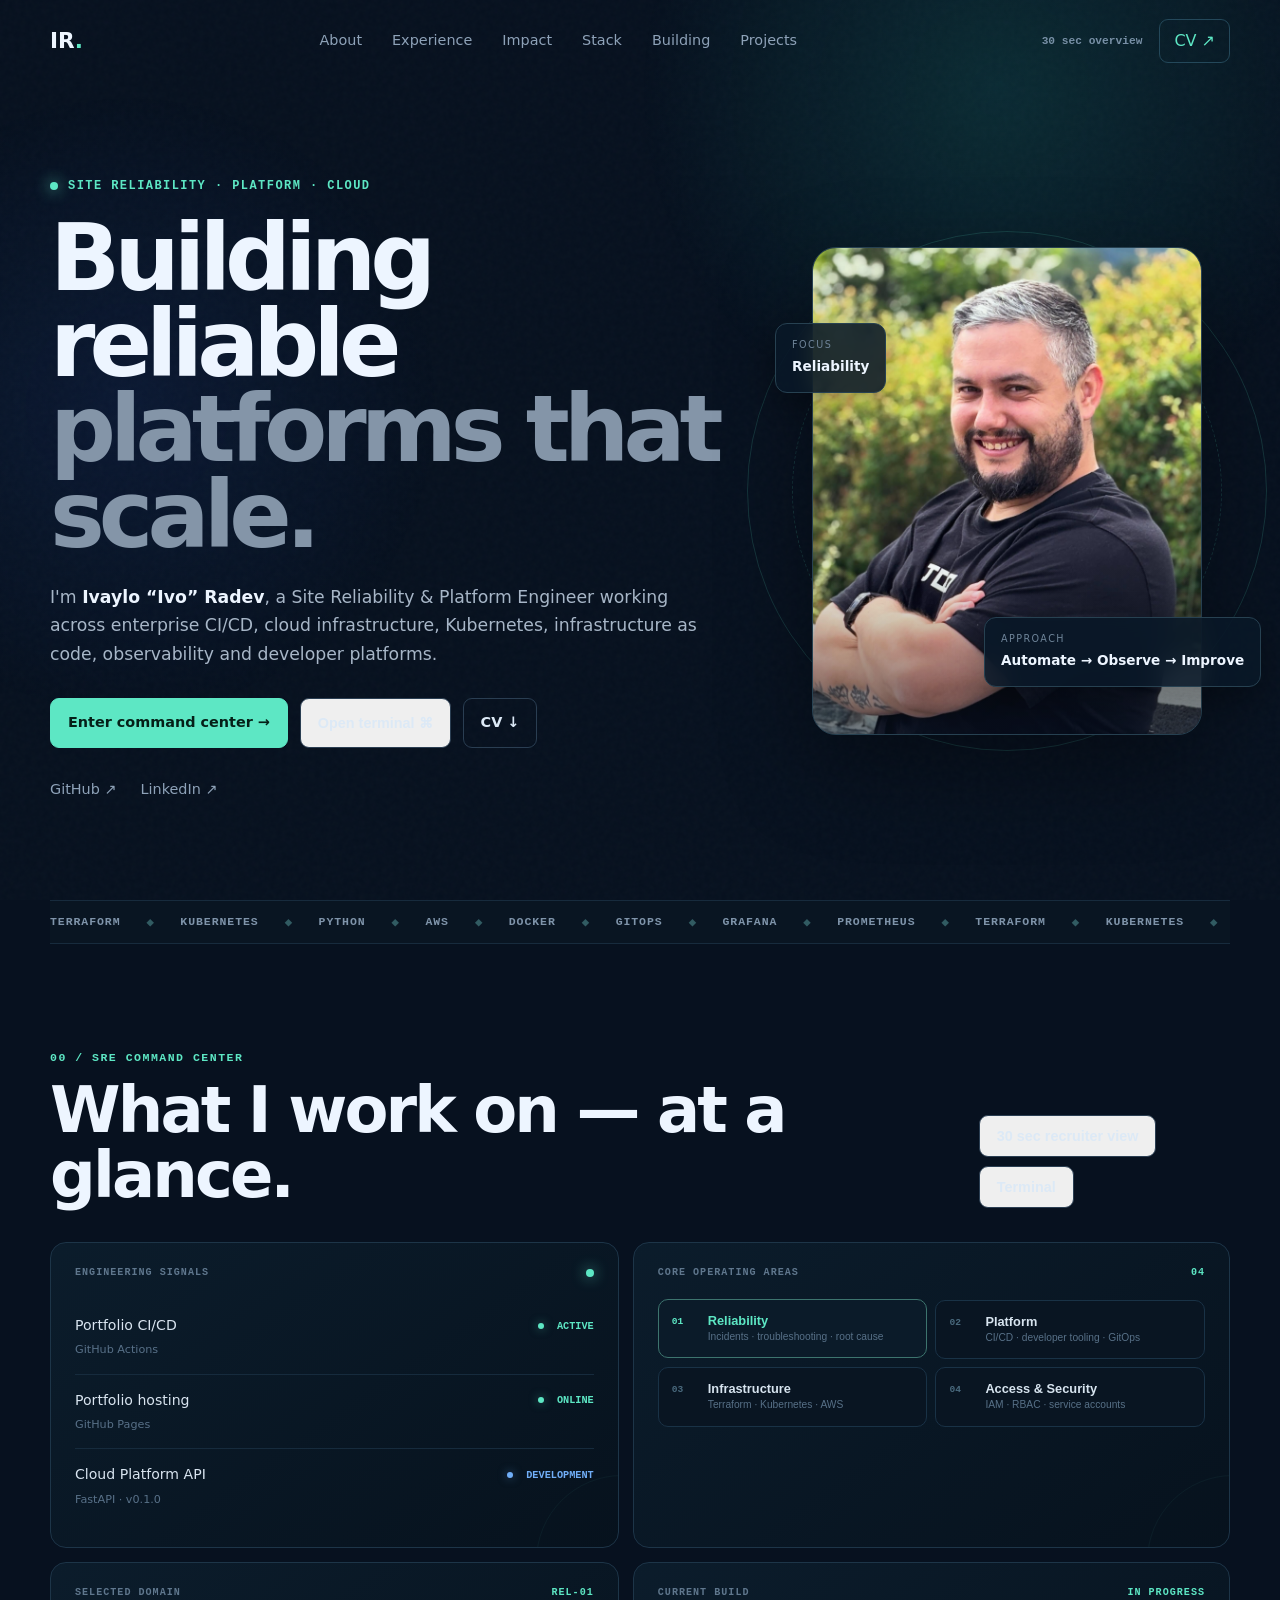
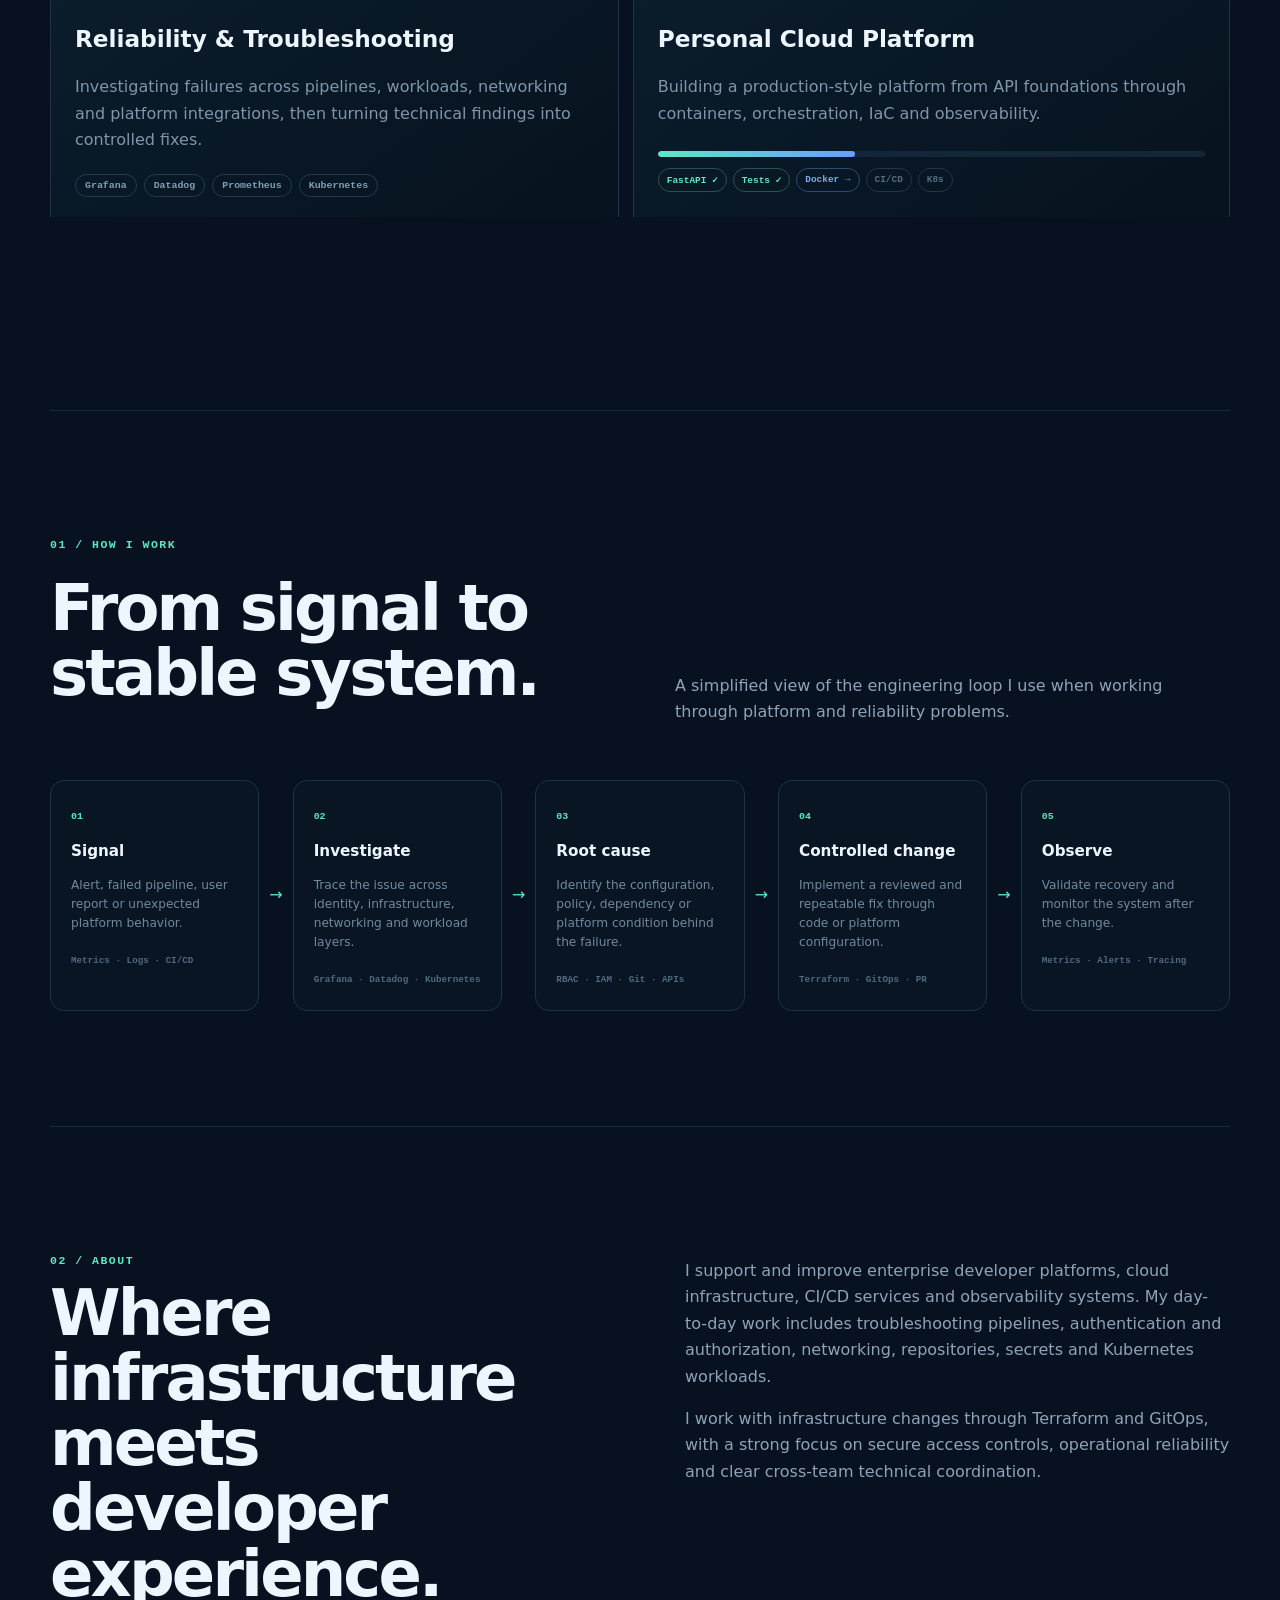
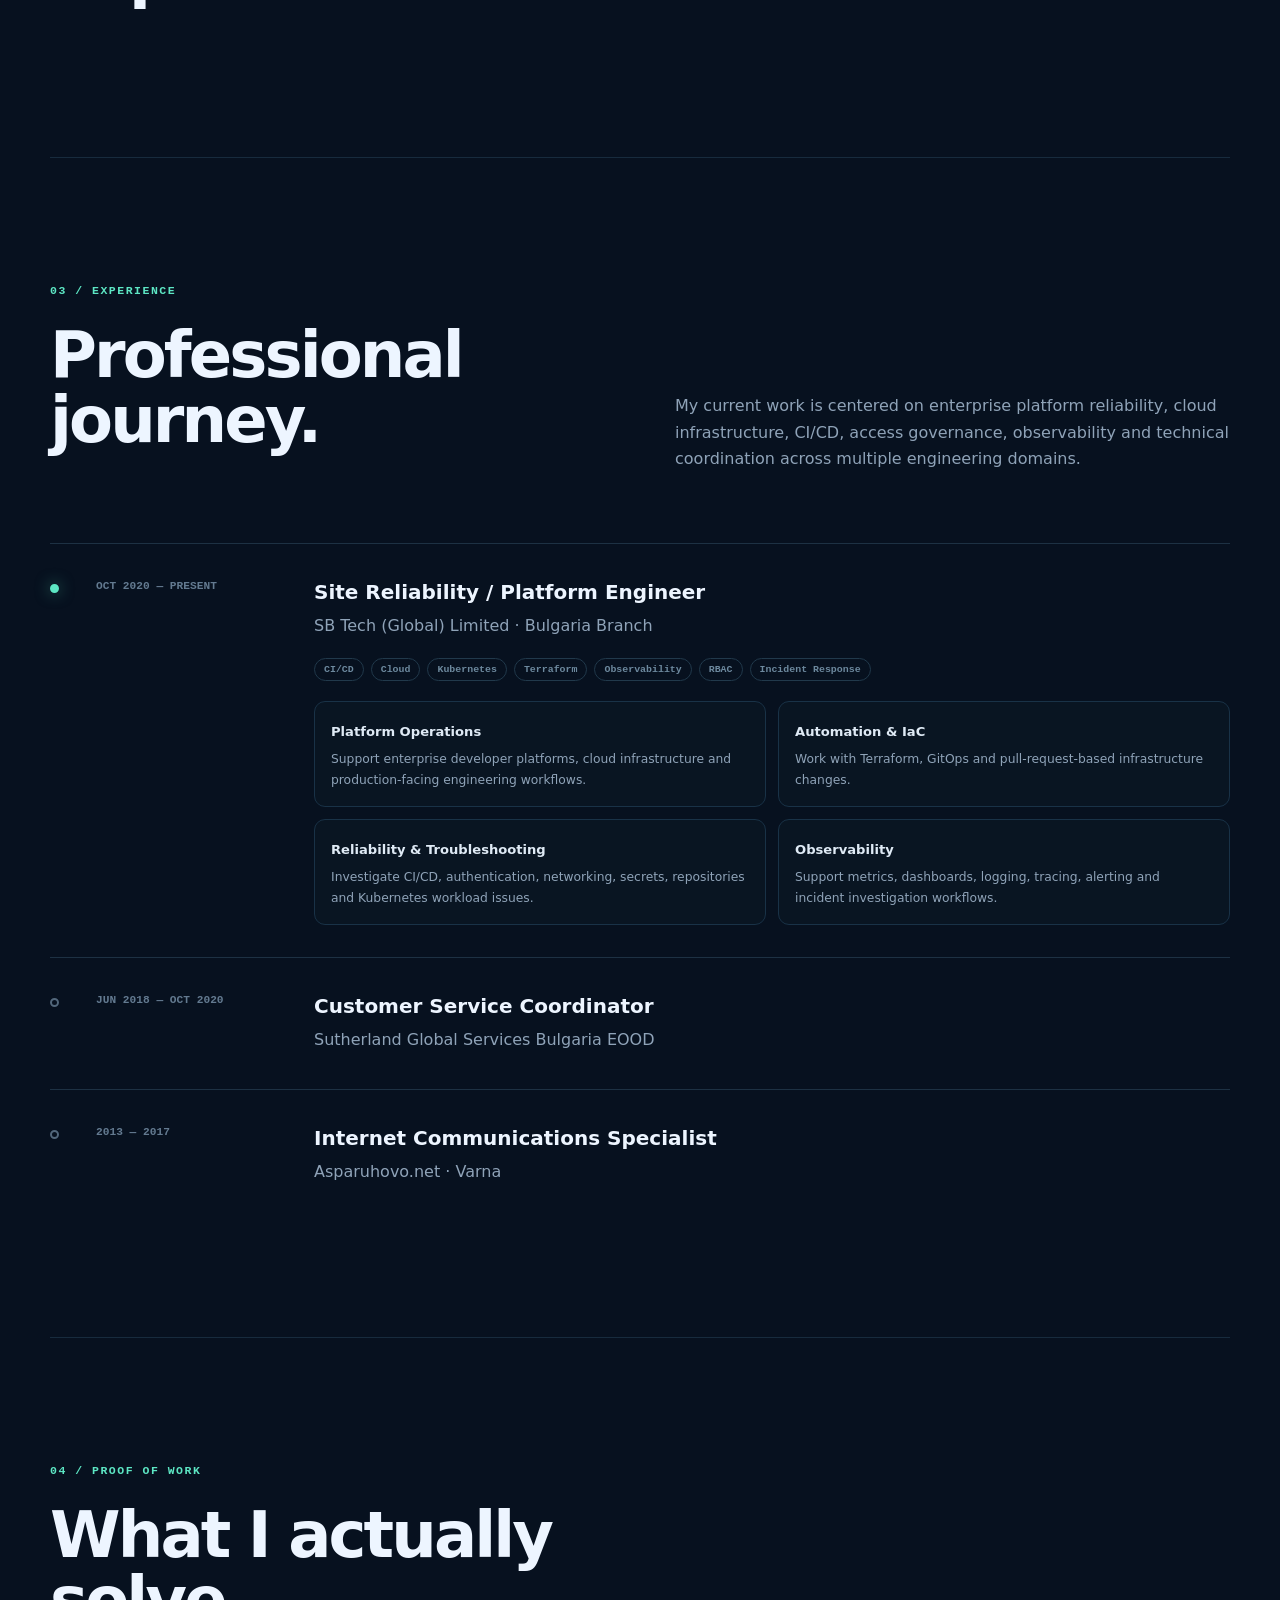
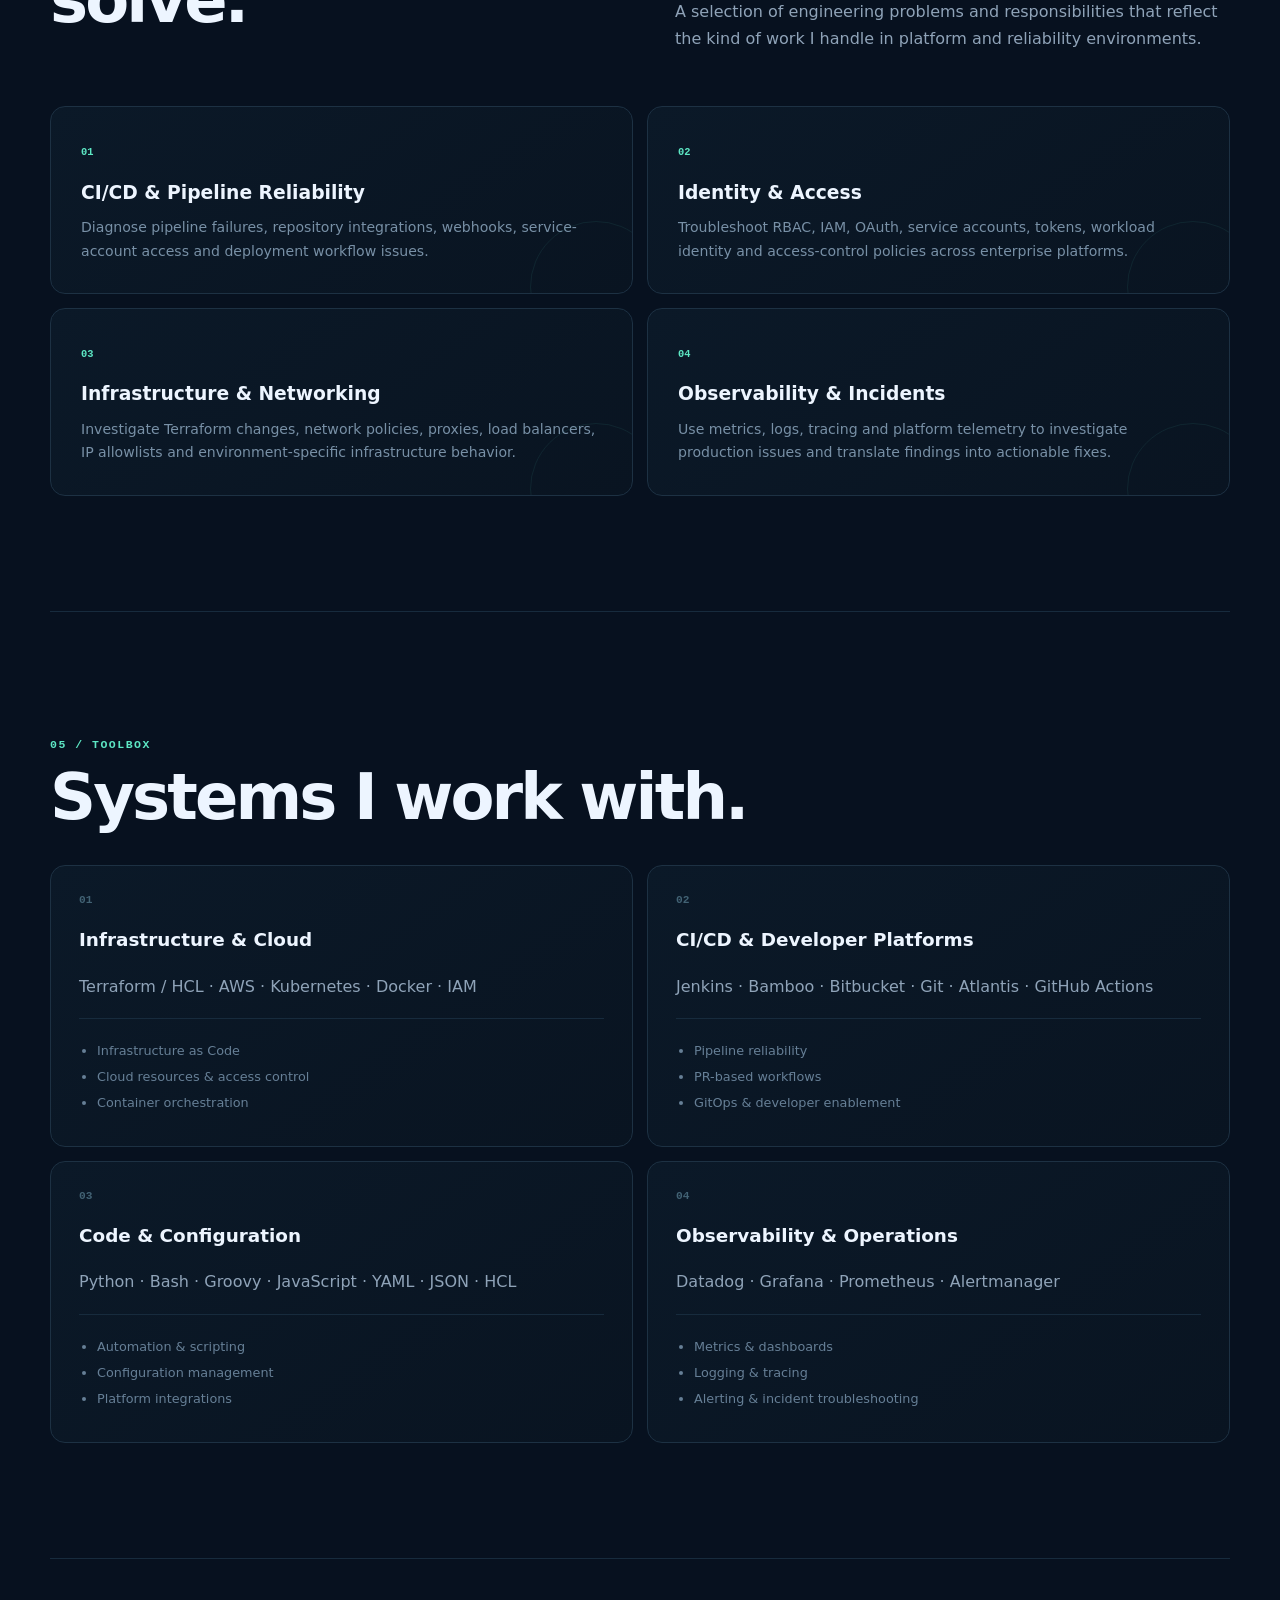
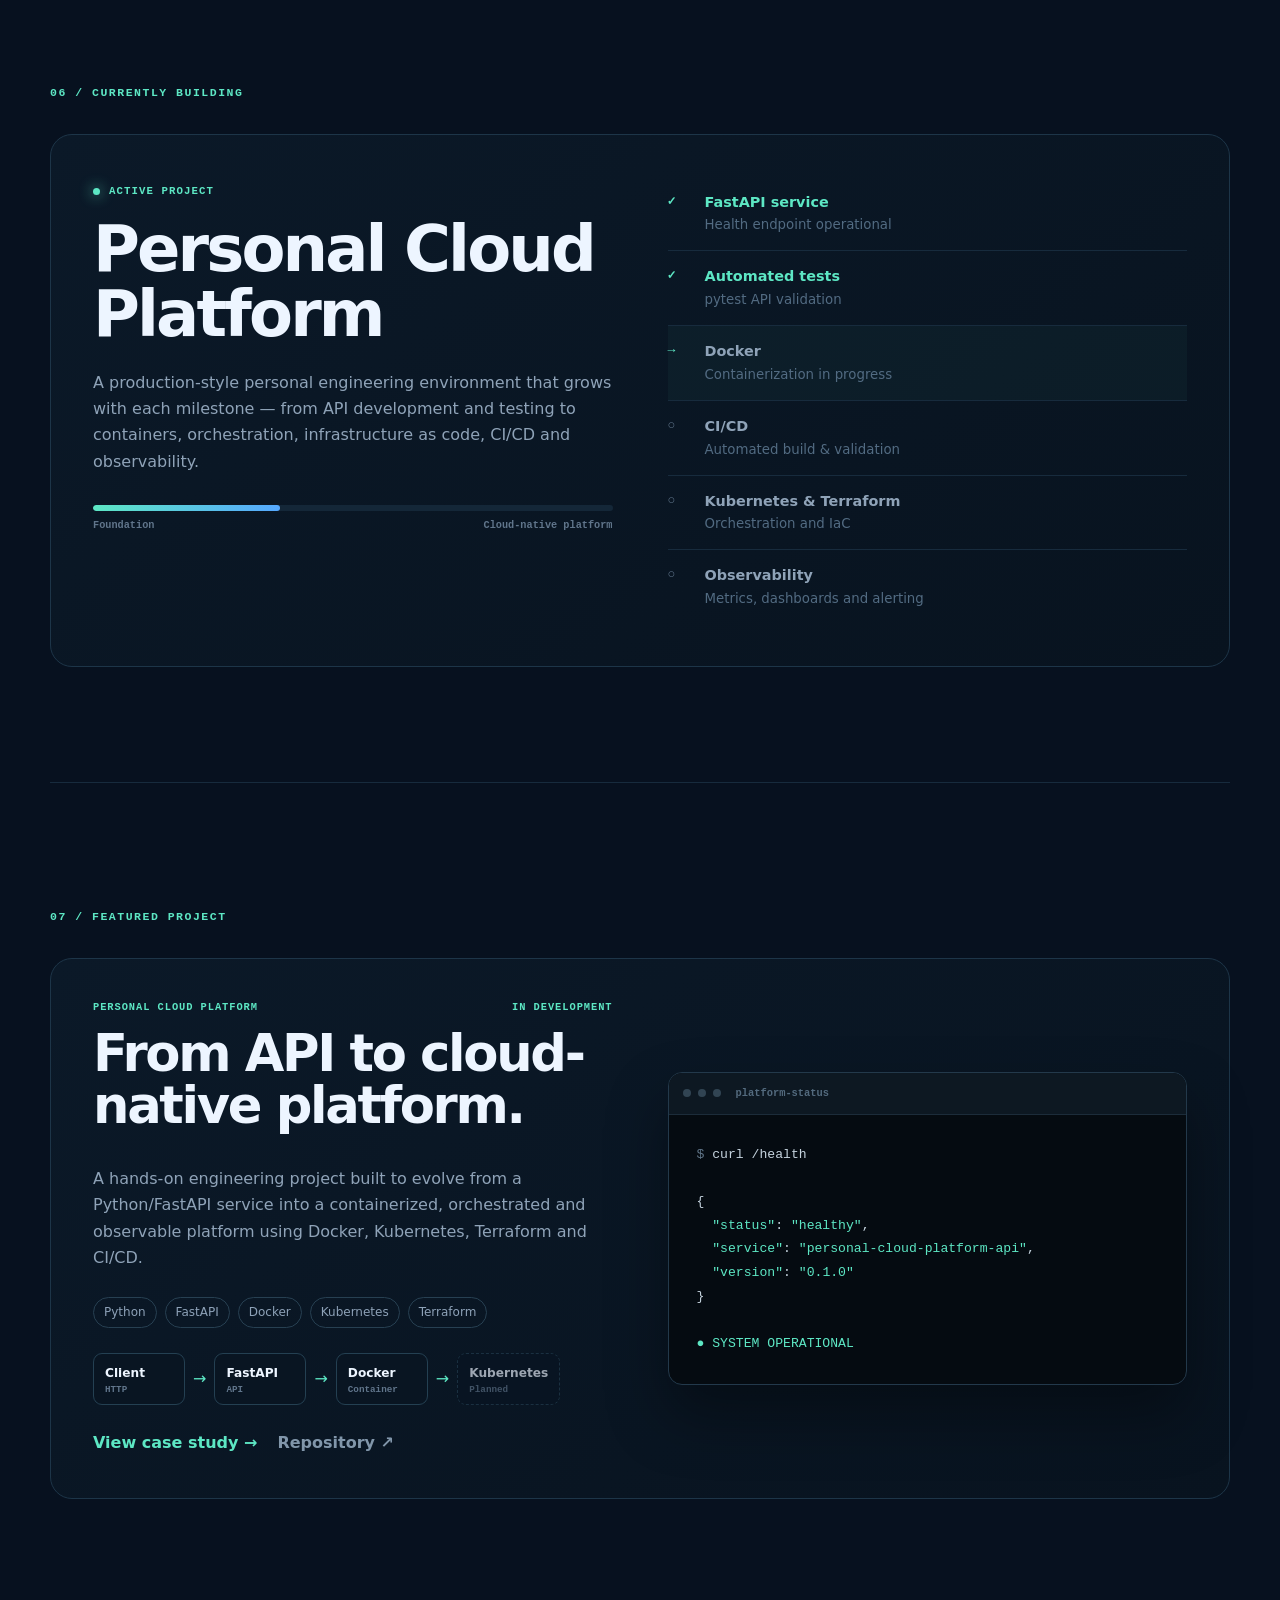
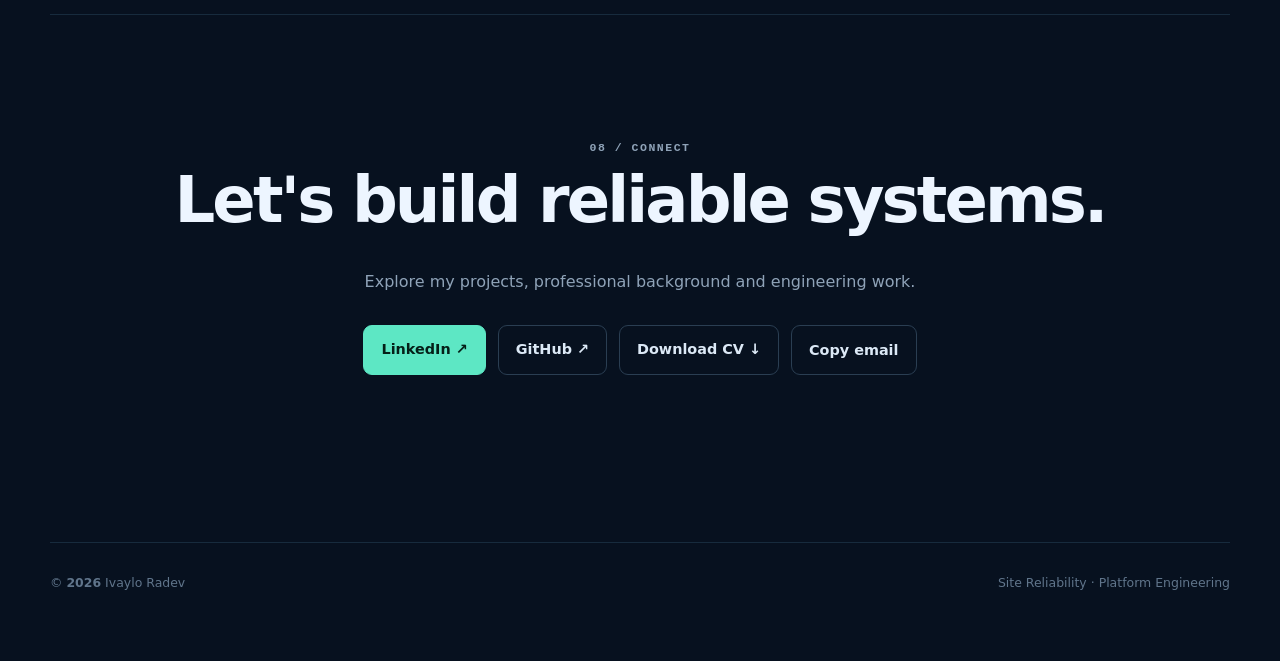
==== commit 825cae54: "Add interactive SRE command center with terminal functionality and new layout" ====
--- a/index.html
+++ b/index.html
@@ -34,7 +34,10 @@
       <a href="#projects">Projects</a>
     </nav>
 
-    <a class="nav-cta" href="assets/Ivaylo-Radev-CV.pdf" target="_blank">CV ↗</a>
+    <div class="nav-actions">
+      <button class="nav-quick quick-view-trigger" type="button">30 sec overview</button>
+      <a class="nav-cta" href="assets/Ivaylo-Radev-CV.pdf" target="_blank">CV ↗</a>
+    </div>
   </header>
 
   <main>
@@ -44,8 +47,9 @@
         <h1>Building reliable<br><span>platforms that scale.</span></h1>
         <p class="lead">I'm <strong>Ivaylo “Ivo” Radev</strong>, a Site Reliability & Platform Engineer working across enterprise CI/CD, cloud infrastructure, Kubernetes, infrastructure as code, observability and developer platforms.</p>
         <div class="actions">
-          <a class="btn primary" href="#projects">Explore my work <span>→</span></a>
-          <a class="btn ghost" href="assets/Ivaylo-Radev-CV.pdf" download>Download CV ↓</a>
+          <a class="btn primary" href="#command-center">Enter command center <span>→</span></a>
+          <button class="btn ghost terminal-trigger" type="button">Open terminal <span>⌘</span></button>
+          <a class="btn ghost compact-cv" href="assets/Ivaylo-Radev-CV.pdf" download>CV ↓</a>
         </div>
         <div class="socials">
           <a href="https://github.com/ivayloapps" target="_blank" rel="noreferrer">GitHub ↗</a>
@@ -65,8 +69,91 @@
       <span>Terraform</span><b>◆</b><span>Kubernetes</span><b>◆</b><span>Python</span><b>◆</b><span>AWS</span><b>◆</b><span>Docker</span><b>◆</b><span>GitOps</span><b>◆</b><span>Grafana</span><b>◆</b><span>Prometheus</span><b>◆</b>
     </div></div>
 
+    <section class="section command-center-section" id="command-center">
+      <div class="command-center-head">
+        <div>
+          <p class="kicker">00 / SRE COMMAND CENTER</p>
+          <h2>What I work on — at a glance.</h2>
+        </div>
+        <div class="cc-head-actions">
+          <button class="btn ghost quick-view-trigger" type="button">30 sec recruiter view</button>
+          <button class="btn ghost terminal-trigger" type="button">Terminal</button>
+        </div>
+      </div>
+
+      <div class="command-grid">
+        <article class="command-panel status-panel">
+          <div class="panel-top">
+            <span>ENGINEERING SIGNALS</span>
+            <i class="signal-dot"></i>
+          </div>
+          <div class="signal-list">
+            <div><span>Portfolio CI/CD</span><strong><i></i> ACTIVE</strong><small>GitHub Actions</small></div>
+            <div><span>Portfolio hosting</span><strong><i></i> ONLINE</strong><small>GitHub Pages</small></div>
+            <div><span>Cloud Platform API</span><strong class="dev"><i></i> DEVELOPMENT</strong><small>FastAPI · v0.1.0</small></div>
+          </div>
+        </article>
+
+        <article class="command-panel focus-panel">
+          <div class="panel-top"><span>CORE OPERATING AREAS</span><em>04</em></div>
+          <div class="focus-list">
+            <button class="focus-item active" data-focus="reliability"><span>01</span><b>Reliability</b><small>Incidents · troubleshooting · root cause</small></button>
+            <button class="focus-item" data-focus="platform"><span>02</span><b>Platform</b><small>CI/CD · developer tooling · GitOps</small></button>
+            <button class="focus-item" data-focus="infra"><span>03</span><b>Infrastructure</b><small>Terraform · Kubernetes · AWS</small></button>
+            <button class="focus-item" data-focus="access"><span>04</span><b>Access & Security</b><small>IAM · RBAC · service accounts</small></button>
+          </div>
+        </article>
+
+        <article class="command-panel detail-panel">
+          <div class="panel-top"><span>SELECTED DOMAIN</span><em id="focus-code">REL-01</em></div>
+          <h3 id="focus-title">Reliability & Troubleshooting</h3>
+          <p id="focus-text">Investigating failures across pipelines, workloads, networking and platform integrations, then turning technical findings into controlled fixes.</p>
+          <div class="focus-tools" id="focus-tools">
+            <span>Grafana</span><span>Datadog</span><span>Prometheus</span><span>Kubernetes</span>
+          </div>
+          <div class="mini-flow">
+            <span>Detect</span><i>→</i><span>Investigate</span><i>→</i><span>Fix</span><i>→</i><span>Observe</span>
+          </div>
+        </article>
+
+        <article class="command-panel project-panel">
+          <div class="panel-top"><span>CURRENT BUILD</span><em>IN PROGRESS</em></div>
+          <h3>Personal Cloud Platform</h3>
+          <p>Building a production-style platform from API foundations through containers, orchestration, IaC and observability.</p>
+          <div class="cc-progress"><span style="width:36%"></span></div>
+          <div class="milestone-row">
+            <span class="done">FastAPI ✓</span>
+            <span class="done">Tests ✓</span>
+            <span class="now">Docker →</span>
+            <span>CI/CD</span>
+            <span>K8s</span>
+          </div>
+          <a href="projects/personal-cloud-platform.html">Open case study →</a>
+        </article>
+      </div>
+    </section>
+
+    <section class="section workflow-section" id="workflow">
+      <p class="kicker">01 / HOW I WORK</p>
+      <div class="section-head">
+        <div><h2>From signal to stable system.</h2></div>
+        <p>A simplified view of the engineering loop I use when working through platform and reliability problems.</p>
+      </div>
+      <div class="ops-flow">
+        <article><span>01</span><b>Signal</b><p>Alert, failed pipeline, user report or unexpected platform behavior.</p><small>Metrics · Logs · CI/CD</small></article>
+        <i>→</i>
+        <article><span>02</span><b>Investigate</b><p>Trace the issue across identity, infrastructure, networking and workload layers.</p><small>Grafana · Datadog · Kubernetes</small></article>
+        <i>→</i>
+        <article><span>03</span><b>Root cause</b><p>Identify the configuration, policy, dependency or platform condition behind the failure.</p><small>RBAC · IAM · Git · APIs</small></article>
+        <i>→</i>
+        <article><span>04</span><b>Controlled change</b><p>Implement a reviewed and repeatable fix through code or platform configuration.</p><small>Terraform · GitOps · PR</small></article>
+        <i>→</i>
+        <article><span>05</span><b>Observe</b><p>Validate recovery and monitor the system after the change.</p><small>Metrics · Alerts · Tracing</small></article>
+      </div>
+    </section>
+
     <section class="section two-col" id="about">
-      <div><p class="kicker">01 / ABOUT</p><h2>Where infrastructure meets developer experience.</h2></div>
+      <div><p class="kicker">02 / ABOUT</p><h2>Where infrastructure meets developer experience.</h2></div>
       <div class="body-copy">
         <p>I support and improve enterprise developer platforms, cloud infrastructure, CI/CD services and observability systems. My day-to-day work includes troubleshooting pipelines, authentication and authorization, networking, repositories, secrets and Kubernetes workloads.</p>
         <p>I work with infrastructure changes through Terraform and GitOps, with a strong focus on secure access controls, operational reliability and clear cross-team technical coordination.</p>
@@ -74,7 +161,7 @@
     </section>
 
     <section class="section" id="experience">
-      <p class="kicker">02 / EXPERIENCE</p>
+      <p class="kicker">03 / EXPERIENCE</p>
       <div class="section-head">
         <div><h2>Professional journey.</h2></div>
         <p>My current work is centered on enterprise platform reliability, cloud infrastructure, CI/CD, access governance, observability and technical coordination across multiple engineering domains.</p>
@@ -129,7 +216,7 @@
     </section>
 
     <section class="section" id="achievements">
-      <p class="kicker">03 / IMPACT</p>
+      <p class="kicker">04 / PROOF OF WORK</p>
       <div class="section-head">
         <div><h2>What I actually solve.</h2></div>
         <p>A selection of engineering problems and responsibilities that reflect the kind of work I handle in platform and reliability environments.</p>
@@ -160,7 +247,7 @@
     </section>
 
     <section class="section" id="stack">
-      <p class="kicker">04 / TOOLBOX</p><h2>Systems I work with.</h2>
+      <p class="kicker">05 / TOOLBOX</p><h2>Systems I work with.</h2>
       <div class="stack-grid">
         <article class="tool-card"><div class="num">01</div><h3>Infrastructure & Cloud</h3><p>Terraform / HCL · AWS · Kubernetes · Docker · IAM</p><ul><li>Infrastructure as Code</li><li>Cloud resources & access control</li><li>Container orchestration</li></ul></article>
         <article class="tool-card"><div class="num">02</div><h3>CI/CD & Developer Platforms</h3><p>Jenkins · Bamboo · Bitbucket · Git · Atlantis · GitHub Actions</p><ul><li>Pipeline reliability</li><li>PR-based workflows</li><li>GitOps & developer enablement</li></ul></article>
@@ -170,7 +257,7 @@
     </section>
 
     <section class="section" id="building">
-      <p class="kicker">05 / CURRENTLY BUILDING</p>
+      <p class="kicker">06 / CURRENTLY BUILDING</p>
       <div class="build-panel">
         <div class="build-copy">
           <div class="live-badge"><i></i> ACTIVE PROJECT</div>
@@ -191,7 +278,7 @@
     </section>
 
     <section class="section" id="projects">
-      <p class="kicker">06 / FEATURED PROJECT</p>
+      <p class="kicker">07 / FEATURED PROJECT</p>
       <div class="project">
         <div class="project-copy">
           <div class="project-meta"><span>PERSONAL CLOUD PLATFORM</span><span>IN DEVELOPMENT</span></div>
@@ -225,7 +312,7 @@
     </section>
 
     <section class="contact section" id="contact">
-      <p class="kicker">07 / CONNECT</p><h2>Let's build reliable systems.</h2>
+      <p class="kicker">08 / CONNECT</p><h2>Let's build reliable systems.</h2>
       <p>Explore my projects, professional background and engineering work.</p>
       <div class="actions center">
         <a class="btn primary" href="https://www.linkedin.com/in/ivaylo-radev-a04452155/" target="_blank" rel="noreferrer">LinkedIn ↗</a>
@@ -237,6 +324,47 @@
     </section>
   </main>
 
+
+  <div class="overlay-shell" id="quick-view" aria-hidden="true">
+    <div class="overlay-backdrop" data-close-overlay></div>
+    <section class="quick-card" role="dialog" aria-modal="true" aria-labelledby="quick-title">
+      <button class="overlay-close" type="button" data-close-overlay aria-label="Close">×</button>
+      <p class="kicker">30 SECOND OVERVIEW</p>
+      <h2 id="quick-title">Ivaylo “Ivo” Radev</h2>
+      <p class="quick-role">Site Reliability / Platform Engineer</p>
+      <div class="quick-grid">
+        <div><small>FOCUS</small><strong>Platform reliability, cloud infrastructure and developer tooling</strong></div>
+        <div><small>CORE STACK</small><strong>Terraform · Kubernetes · AWS · Python · CI/CD</strong></div>
+        <div><small>OPERATIONS</small><strong>RBAC · IAM · networking · observability · incident investigation</strong></div>
+        <div><small>CURRENT PROJECT</small><strong>Personal Cloud Platform</strong></div>
+      </div>
+      <div class="actions">
+        <a class="btn primary" href="assets/Ivaylo-Radev-CV.pdf" download>Download CV ↓</a>
+        <a class="btn ghost" href="https://github.com/ivayloapps" target="_blank" rel="noreferrer">GitHub ↗</a>
+        <a class="btn ghost" href="https://www.linkedin.com/in/ivaylo-radev-a04452155/" target="_blank" rel="noreferrer">LinkedIn ↗</a>
+      </div>
+    </section>
+  </div>
+
+  <div class="overlay-shell" id="terminal-overlay" aria-hidden="true">
+    <div class="overlay-backdrop" data-close-overlay></div>
+    <section class="interactive-terminal" role="dialog" aria-modal="true" aria-labelledby="terminal-title">
+      <div class="interactive-terminal-bar">
+        <div><i></i><i></i><i></i></div>
+        <span id="terminal-title">ivo@sre-portfolio:~</span>
+        <button type="button" data-close-overlay aria-label="Close terminal">×</button>
+      </div>
+      <div class="terminal-output" id="terminal-output">
+        <p><span class="term-accent">Ivo SRE Portfolio Terminal</span></p>
+        <p>Type <b>help</b> to see available commands.</p>
+      </div>
+      <form class="terminal-input-row" id="terminal-form">
+        <label for="terminal-input">ivo@sre:~$</label>
+        <input id="terminal-input" autocomplete="off" spellcheck="false" aria-label="Terminal command">
+      </form>
+    </section>
+  </div>
+
   <footer><span>© <b id="year"></b> Ivaylo Radev</span><span>Site Reliability · Platform Engineering</span></footer>
   <script src="script.js"></script>
 </body></html>
--- a/styles.css
+++ b/styles.css
@@ -40,3 +40,428 @@
   .experience-detail-grid{grid-template-columns:1fr}
   .case-links{flex-wrap:wrap}
 }
+
+
+/* =========================================================
+   V6 — iPhone / small-screen layout fixes
+   ========================================================= */
+
+@media (max-width: 700px) {
+  /* Keep all content inside the iPhone viewport */
+  html, body {
+    width: 100%;
+    max-width: 100%;
+    overflow-x: hidden;
+  }
+
+  .nav-shell,
+  main,
+  footer {
+    width: calc(100% - 30px);
+    max-width: 100%;
+  }
+
+  /* Hero */
+  .hero {
+    min-height: auto;
+    padding: 58px 0 72px;
+    gap: 34px;
+  }
+
+  .hero h1 {
+    font-size: clamp(3rem, 14vw, 4.35rem);
+    line-height: .95;
+    overflow-wrap: normal;
+    word-break: normal;
+  }
+
+  .hero h2 {
+    font-size: clamp(1.45rem, 6vw, 2.2rem);
+  }
+
+  .lead {
+    font-size: .98rem;
+    line-height: 1.7;
+  }
+
+  .actions {
+    display: grid;
+    grid-template-columns: 1fr;
+    width: 100%;
+    gap: 10px;
+  }
+
+  .actions .btn,
+  .actions button {
+    width: 100%;
+    text-align: center;
+  }
+
+  .portrait-wrap {
+    min-height: 370px;
+  }
+
+  .portrait {
+    width: min(285px, 80vw);
+  }
+
+  .orbit-one {
+    width: 330px;
+    height: 330px;
+  }
+
+  .orbit-two {
+    width: 285px;
+    height: 285px;
+  }
+
+  /* General sections */
+  .section {
+    padding: 74px 0;
+  }
+
+  .section h2 {
+    font-size: clamp(2.15rem, 10vw, 3.2rem);
+    line-height: 1.05;
+  }
+
+  .section-head,
+  .two-col,
+  .case-grid {
+    grid-template-columns: 1fr;
+    gap: 22px;
+  }
+
+  /*
+    Critical iPhone fix:
+    the desktop timeline uses three grid columns.
+    On mobile the content was auto-flowing into the tiny dot column,
+    which caused headings and paragraphs to wrap one word per line.
+  */
+  .timeline {
+    margin-top: 34px;
+  }
+
+  .timeline article,
+  .timeline article.active {
+    display: block;
+    position: relative;
+    width: 100%;
+    min-width: 0;
+    padding: 30px 0 30px 24px;
+  }
+
+  .timeline .dot {
+    position: absolute;
+    left: 0;
+    top: 36px;
+    margin: 0;
+  }
+
+  .timeline .when {
+    display: block;
+    width: 100%;
+    padding: 0;
+    margin: 0 0 12px;
+    font-size: .66rem;
+    line-height: 1.4;
+  }
+
+  .timeline article > div:last-child {
+    display: block;
+    width: 100%;
+    min-width: 0;
+    max-width: none;
+  }
+
+  .timeline h3 {
+    width: 100%;
+    max-width: none;
+    margin: 0 0 4px;
+    font-size: 1.35rem;
+    line-height: 1.3;
+    word-break: normal;
+    overflow-wrap: normal;
+    hyphens: none;
+  }
+
+  .timeline p,
+  .timeline li {
+    width: 100%;
+    max-width: none;
+    word-break: normal;
+    overflow-wrap: break-word;
+  }
+
+  .experience-tags {
+    display: flex;
+    flex-wrap: wrap;
+    width: 100%;
+    gap: 7px;
+    margin: 18px 0;
+  }
+
+  .experience-tags span {
+    white-space: nowrap;
+  }
+
+  .experience-detail-grid {
+    display: grid;
+    grid-template-columns: 1fr;
+    width: 100%;
+    gap: 12px;
+  }
+
+  .experience-detail-grid > div {
+    width: 100%;
+    min-width: 0;
+    padding: 18px;
+  }
+
+  .experience-detail-grid strong,
+  .experience-detail-grid p {
+    width: 100%;
+    max-width: none;
+    word-break: normal;
+  }
+
+  /* Impact and toolbox cards */
+  .impact-grid,
+  .stack-grid {
+    grid-template-columns: 1fr;
+  }
+
+  .impact-grid article,
+  .stack-grid article {
+    width: 100%;
+    min-width: 0;
+    padding: 22px;
+  }
+
+  /* Currently building and project */
+  .build-panel,
+  .project {
+    grid-template-columns: 1fr;
+    width: 100%;
+    padding: 22px;
+    gap: 30px;
+    border-radius: 16px;
+  }
+
+  .project-meta {
+    flex-direction: column;
+    align-items: flex-start;
+    gap: 5px;
+  }
+
+  .architecture {
+    display: grid;
+    grid-template-columns: 1fr;
+    width: 100%;
+  }
+
+  .architecture > i {
+    justify-self: center;
+    transform: rotate(90deg);
+  }
+
+  .architecture > div {
+    width: 100%;
+  }
+
+  .terminal {
+    width: 100%;
+    max-width: 100%;
+  }
+
+  .terminal pre {
+    padding: 18px 14px;
+    font-size: .68rem;
+    line-height: 1.65;
+    max-width: 100%;
+  }
+
+  /* Case-study page */
+  .case-hero {
+    padding: 74px 0 60px;
+  }
+
+  .case-hero h1 {
+    font-size: clamp(3rem, 14vw, 4.5rem);
+    word-break: normal;
+  }
+
+  .case-links {
+    display: grid;
+    grid-template-columns: 1fr;
+  }
+
+  .architecture-diagram,
+  .future-flow {
+    display: grid;
+    grid-template-columns: 1fr;
+    width: 100%;
+  }
+
+  .architecture-diagram > i,
+  .future-flow > i {
+    justify-self: center;
+    transform: rotate(90deg);
+  }
+
+  .arch-node {
+    width: 100%;
+    min-width: 0;
+  }
+
+  footer {
+    flex-direction: column;
+    gap: 7px;
+  }
+}
+
+@media (max-width: 390px) {
+  .nav-shell,
+  main,
+  footer {
+    width: calc(100% - 24px);
+  }
+
+  .hero h1 {
+    font-size: 2.85rem;
+  }
+
+  .portrait-wrap {
+    min-height: 330px;
+  }
+
+  .portrait {
+    width: 245px;
+  }
+
+  .orbit-one {
+    width: 285px;
+    height: 285px;
+  }
+
+  .orbit-two {
+    width: 245px;
+    height: 245px;
+  }
+
+  .floating-card {
+    display: none;
+  }
+
+  .timeline article,
+  .timeline article.active {
+    padding-left: 20px;
+  }
+
+  .experience-detail-grid > div,
+  .impact-grid article,
+  .stack-grid article,
+  .build-panel,
+  .project {
+    padding: 18px;
+  }
+}
+
+
+/* =========================================================
+   V7 — SRE Command Center
+   ========================================================= */
+
+.nav-actions{display:flex;align-items:center;gap:9px}
+.nav-quick{border:0;background:transparent;color:#7890a6;font:700 .7rem monospace;cursor:pointer;padding:8px}
+.nav-quick:hover{color:#5de7c4}
+
+.command-center-section{padding-top:95px}
+.command-center-head{display:flex;justify-content:space-between;gap:40px;align-items:end;margin-bottom:34px}
+.command-center-head h2{margin-bottom:0}
+.cc-head-actions{display:flex;gap:9px;flex-wrap:wrap}
+
+.command-grid{display:grid;grid-template-columns:1fr 1.05fr;gap:14px}
+.command-panel{border:1px solid #1d3548;border-radius:16px;background:linear-gradient(145deg,rgba(12,29,45,.94),rgba(7,18,30,.94));padding:24px;position:relative;overflow:hidden}
+.command-panel:after{content:"";position:absolute;width:170px;height:170px;border:1px solid rgba(93,231,196,.055);border-radius:50%;right:-90px;bottom:-100px;pointer-events:none}
+.panel-top{display:flex;justify-content:space-between;align-items:center;color:#5f778d;font:700 .63rem monospace;letter-spacing:.1em;margin-bottom:22px}
+.panel-top em{font-style:normal;color:#5de7c4}
+.signal-dot{width:8px;height:8px;border-radius:50%;background:#5de7c4;box-shadow:0 0 14px rgba(93,231,196,.8)}
+.signal-list{display:grid;gap:0}
+.signal-list>div{display:grid;grid-template-columns:1fr auto;gap:4px 14px;align-items:center;padding:14px 0;border-top:1px solid #162b3d}
+.signal-list>div:first-child{border-top:0}
+.signal-list span{font-size:.88rem;color:#d9e5f0}
+.signal-list strong{font:700 .64rem monospace;color:#5de7c4}
+.signal-list strong i{display:inline-block;width:6px;height:6px;border-radius:50%;background:#5de7c4;margin-right:7px;box-shadow:0 0 10px rgba(93,231,196,.5)}
+.signal-list strong.dev{color:#70aef7}.signal-list strong.dev i{background:#70aef7;box-shadow:0 0 10px rgba(112,174,247,.5)}
+.signal-list small{grid-column:1;color:#587188;font-size:.7rem}
+
+.focus-list{display:grid;grid-template-columns:1fr 1fr;gap:8px}
+.focus-item{display:grid;grid-template-columns:28px 1fr;text-align:left;gap:2px 8px;border:1px solid #193246;border-radius:10px;padding:13px;background:#091522;color:#8ca2b7;cursor:pointer;transition:.22s}
+.focus-item:hover,.focus-item.active{border-color:#3d746e;background:#0b1b29;transform:translateY(-1px)}
+.focus-item span{grid-row:1 / span 2;color:#49697d;font:700 .6rem monospace;padding-top:3px}
+.focus-item b{font-size:.8rem;color:#d7e4ef}.focus-item small{font-size:.64rem;color:#577087;line-height:1.4}
+.focus-item.active b,.focus-item.active span{color:#5de7c4}
+
+.detail-panel h3,.project-panel h3{font-size:1.45rem;margin:0 0 10px}
+.detail-panel>p,.project-panel>p{color:#7f96ab;margin-bottom:20px}
+.focus-tools{display:flex;flex-wrap:wrap;gap:7px}
+.focus-tools span{font:700 .62rem monospace;color:#7fa0b3;border:1px solid #223d4f;border-radius:999px;padding:5px 9px}
+.mini-flow{display:flex;align-items:center;gap:8px;margin-top:28px;padding-top:18px;border-top:1px solid #162b3d;flex-wrap:wrap}
+.mini-flow span{font:700 .65rem monospace;color:#7b92a7}.mini-flow i{color:#5de7c4;font-style:normal}
+
+.cc-progress{height:6px;background:#142738;border-radius:999px;overflow:hidden;margin:24px 0 11px}.cc-progress span{display:block;height:100%;background:linear-gradient(90deg,#5de7c4,#6b9cff);border-radius:999px}
+.milestone-row{display:flex;flex-wrap:wrap;gap:6px;margin-bottom:19px}.milestone-row span{font:700 .59rem monospace;border:1px solid #203748;border-radius:999px;padding:5px 8px;color:#536e84}.milestone-row .done{color:#5de7c4;border-color:#28534c}.milestone-row .now{color:#76aef1;border-color:#2b4b70}
+.project-panel>a{color:#5de7c4;text-decoration:none;font-weight:800;font-size:.83rem}
+
+.ops-flow{display:grid;grid-template-columns:1fr auto 1fr auto 1fr auto 1fr auto 1fr;gap:10px;align-items:stretch;margin-top:38px}
+.ops-flow article{border:1px solid #1a3346;border-radius:14px;padding:20px;background:#091522;min-width:0}
+.ops-flow article>span{color:#5de7c4;font:700 .62rem monospace}
+.ops-flow article>b{display:block;margin:12px 0 8px;font-size:.95rem}
+.ops-flow article>p{color:#71899f;font-size:.76rem;line-height:1.55}
+.ops-flow article>small{color:#4f6a80;font:700 .58rem monospace}
+.ops-flow>i{align-self:center;color:#5de7c4;font-style:normal}
+
+.overlay-shell{position:fixed;inset:0;z-index:1000;display:none;align-items:center;justify-content:center;padding:22px}
+.overlay-shell.open{display:flex}
+.overlay-backdrop{position:absolute;inset:0;background:rgba(2,8,14,.82);backdrop-filter:blur(8px)}
+.quick-card,.interactive-terminal{position:relative;z-index:2;width:min(760px,100%);border:1px solid #284356;border-radius:18px;background:#081522;box-shadow:0 35px 120px rgba(0,0,0,.55)}
+.quick-card{padding:36px}
+.overlay-close{position:absolute;top:15px;right:16px;background:transparent;border:0;color:#71889d;font-size:1.6rem;cursor:pointer}
+.quick-card h2{font-size:clamp(2.7rem,6vw,4.4rem);letter-spacing:-.05em;margin:10px 0 0}
+.quick-role{color:#5de7c4;font:700 .78rem monospace;letter-spacing:.06em}
+.quick-grid{display:grid;grid-template-columns:1fr 1fr;gap:10px;margin:28px 0}.quick-grid>div{padding:17px;border:1px solid #183247;border-radius:11px;background:#091522}.quick-grid small{display:block;color:#526d83;font:700 .58rem monospace;margin-bottom:7px}.quick-grid strong{font-size:.82rem;line-height:1.5}
+
+.interactive-terminal{overflow:hidden;background:#040a10}
+.interactive-terminal-bar{height:48px;background:#0d1822;border-bottom:1px solid #1c2c3a;display:flex;align-items:center;justify-content:space-between;padding:0 15px}
+.interactive-terminal-bar>div{display:flex;gap:6px}.interactive-terminal-bar i{display:block;width:8px;height:8px;border-radius:50%;background:#314453}.interactive-terminal-bar>span{color:#5e7589;font:600 .65rem monospace}.interactive-terminal-bar button{background:transparent;border:0;color:#71889d;font-size:1.35rem;cursor:pointer}
+.terminal-output{height:380px;overflow:auto;padding:24px;color:#a8bac8;font:500 .78rem/1.75 monospace}
+.terminal-output p{margin:0 0 7px;white-space:pre-wrap}.term-accent{color:#5de7c4}.term-command{color:#dfeaf3}.term-muted{color:#557086}.term-link{color:#71aef6}
+.terminal-input-row{display:flex;gap:10px;border-top:1px solid #172a3a;padding:14px 18px;font:500 .78rem monospace}.terminal-input-row label{color:#5de7c4;white-space:nowrap}.terminal-input-row input{flex:1;min-width:0;border:0;outline:0;background:transparent;color:#d9e6ef;font:inherit}
+
+body.overlay-open{overflow:hidden}
+
+@media(max-width:1050px){
+  .ops-flow{grid-template-columns:1fr 1fr;gap:10px}.ops-flow>i{display:none}
+  .ops-flow article:last-of-type{grid-column:1 / -1}
+}
+@media(max-width:900px){
+  .nav-actions{margin-left:auto}.nav-quick{display:none}
+  .command-center-head{align-items:start;flex-direction:column}
+  .command-grid{grid-template-columns:1fr}
+}
+@media(max-width:700px){
+  .compact-cv{display:none}
+  .cc-head-actions{width:100%;display:grid;grid-template-columns:1fr 1fr}
+  .cc-head-actions .btn{width:100%;text-align:center}
+  .focus-list{grid-template-columns:1fr}
+  .ops-flow{grid-template-columns:1fr}
+  .quick-card{padding:26px 20px}.quick-grid{grid-template-columns:1fr}
+  .interactive-terminal{align-self:flex-end;border-radius:16px 16px 0 0;margin-bottom:-22px}
+  .terminal-output{height:52vh;padding:18px 15px;font-size:.7rem}
+}
+@media(max-width:390px){
+  .cc-head-actions{grid-template-columns:1fr}
+  .command-panel{padding:18px}
+  .signal-list>div{grid-template-columns:1fr}.signal-list strong{grid-row:2}.signal-list small{grid-column:1;grid-row:3}
+}
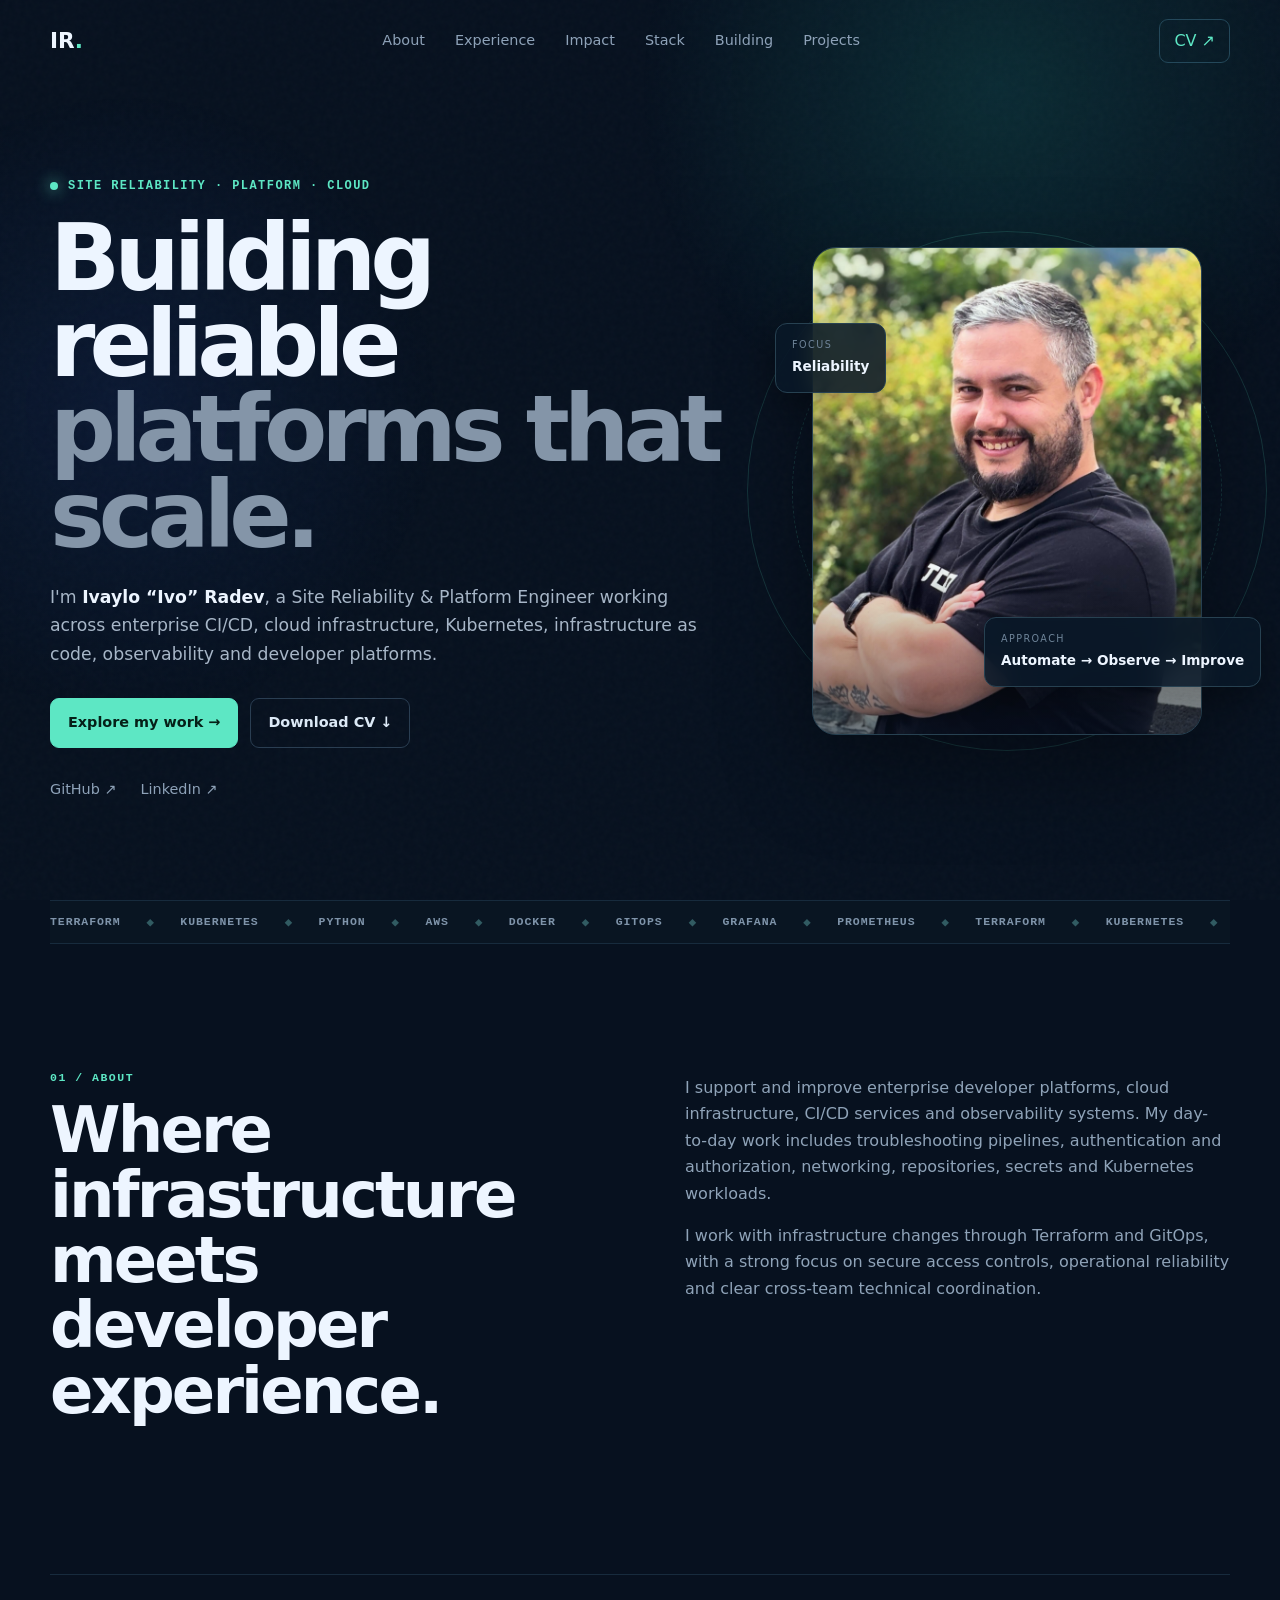
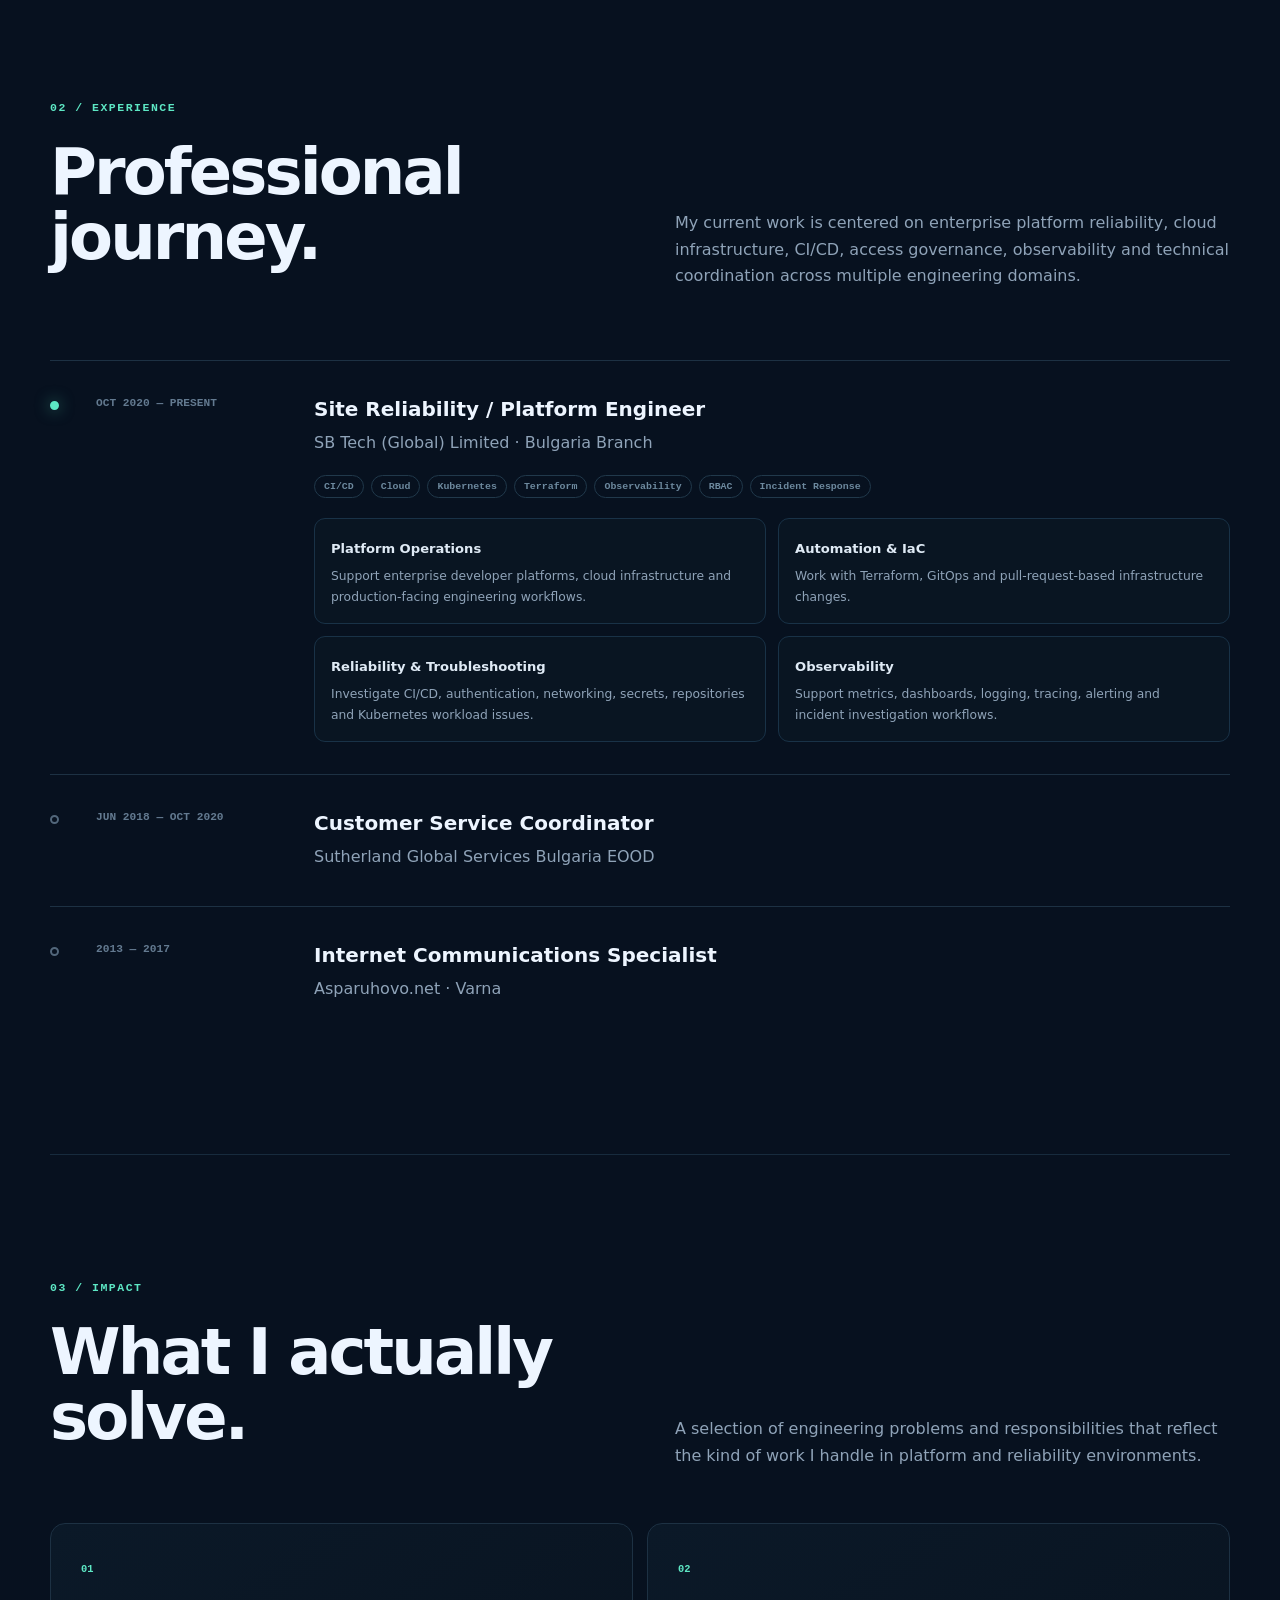
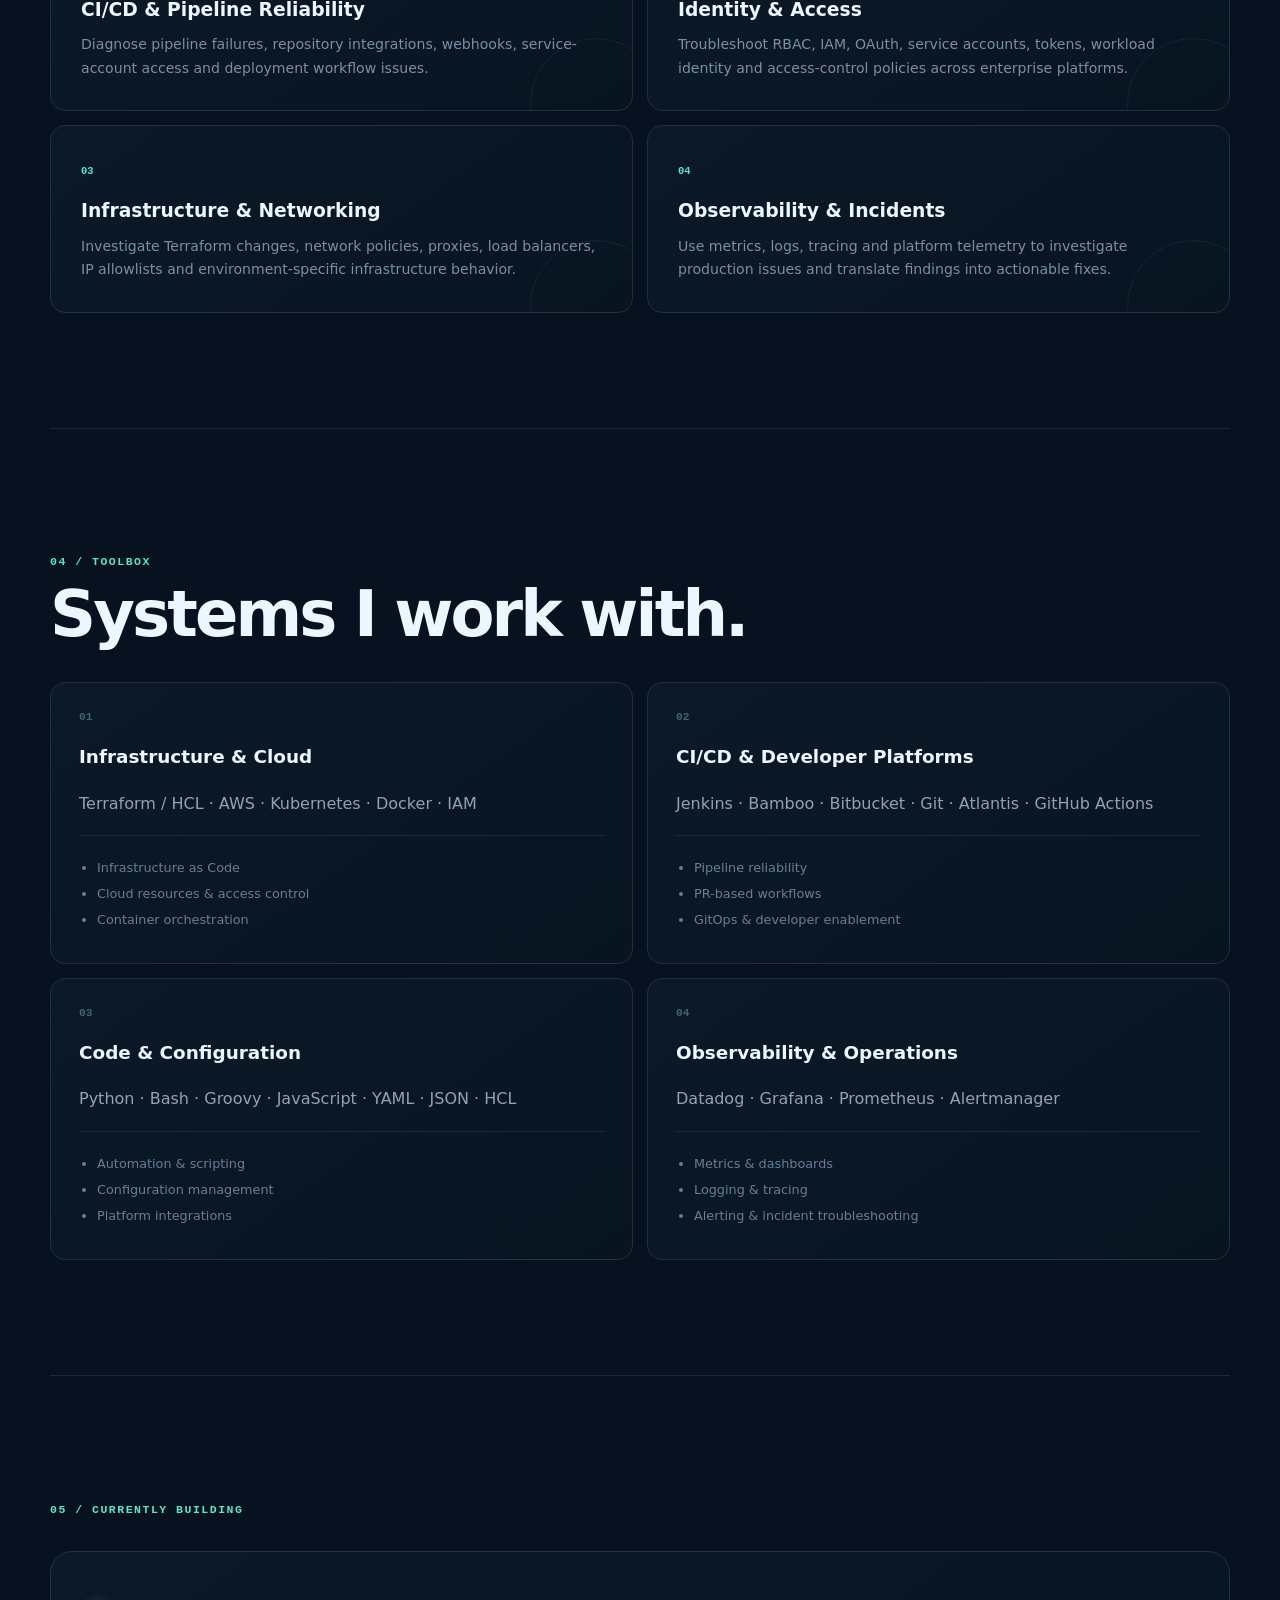
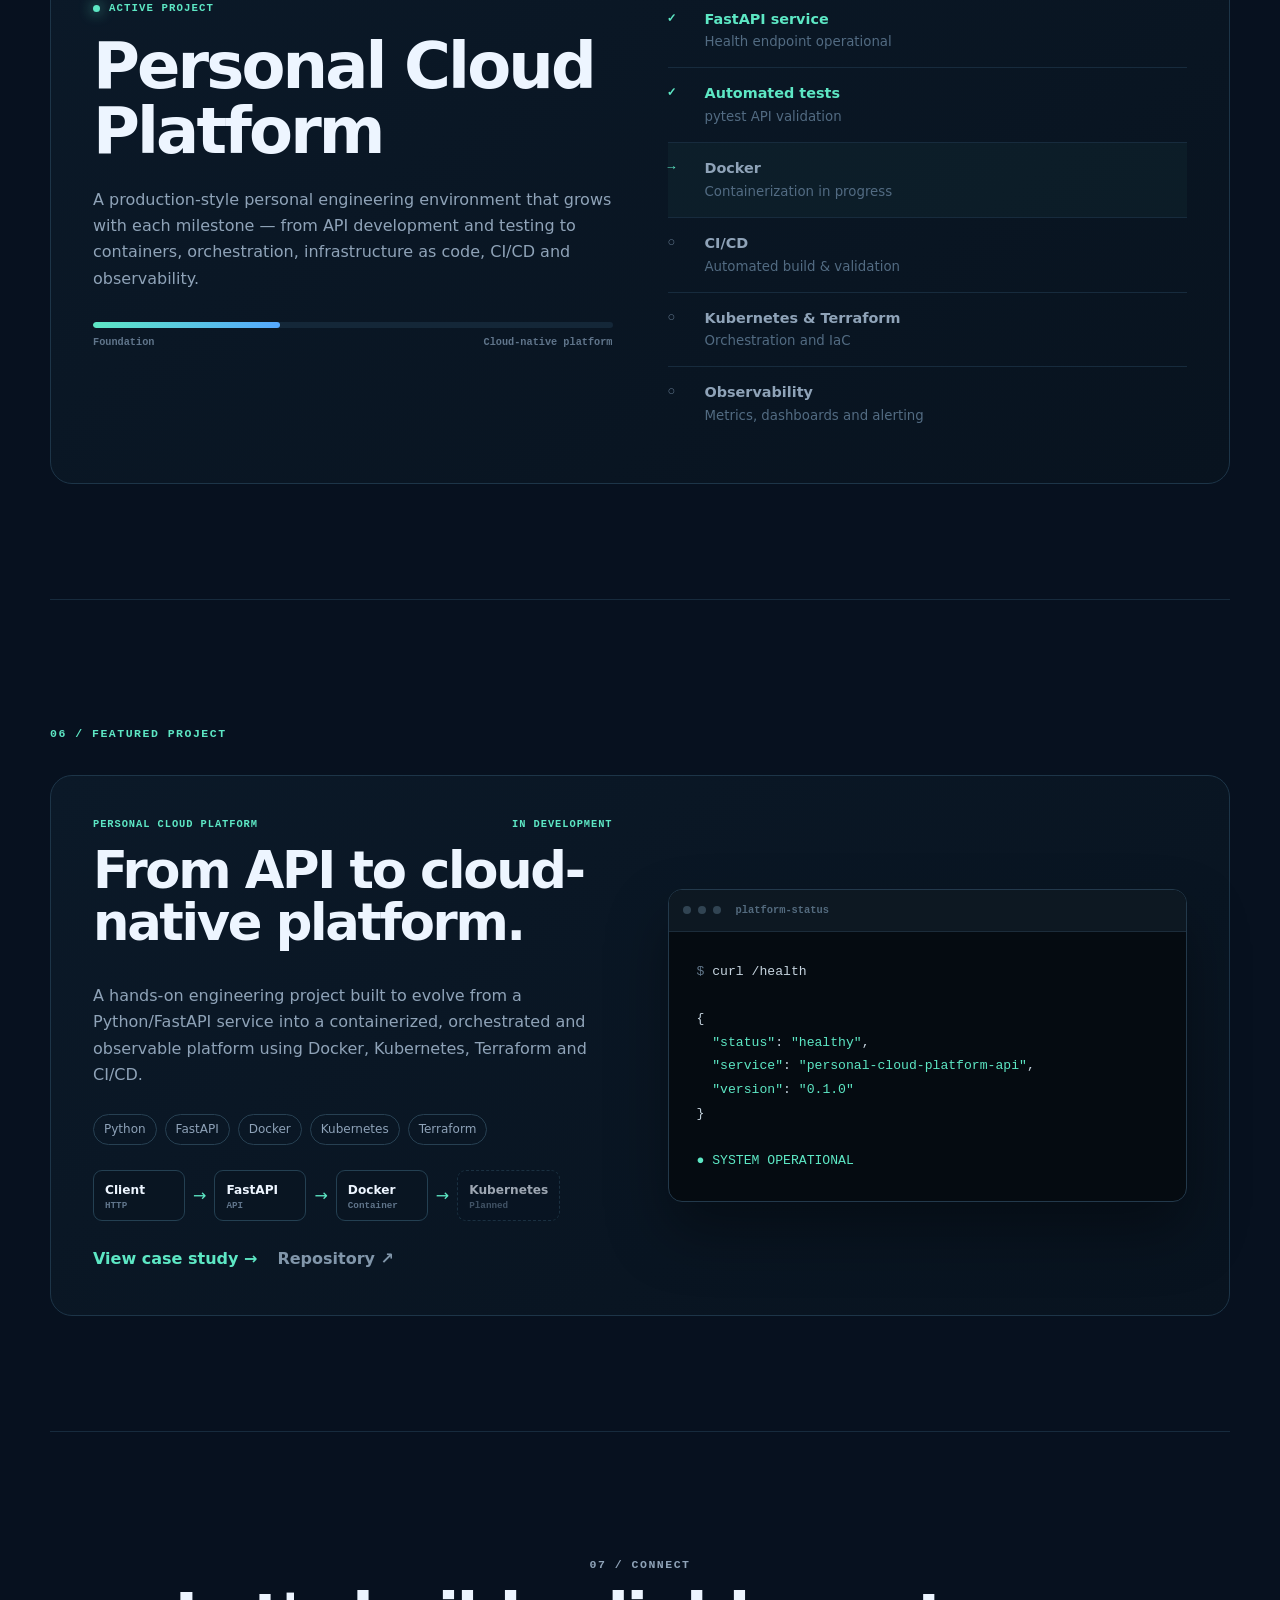
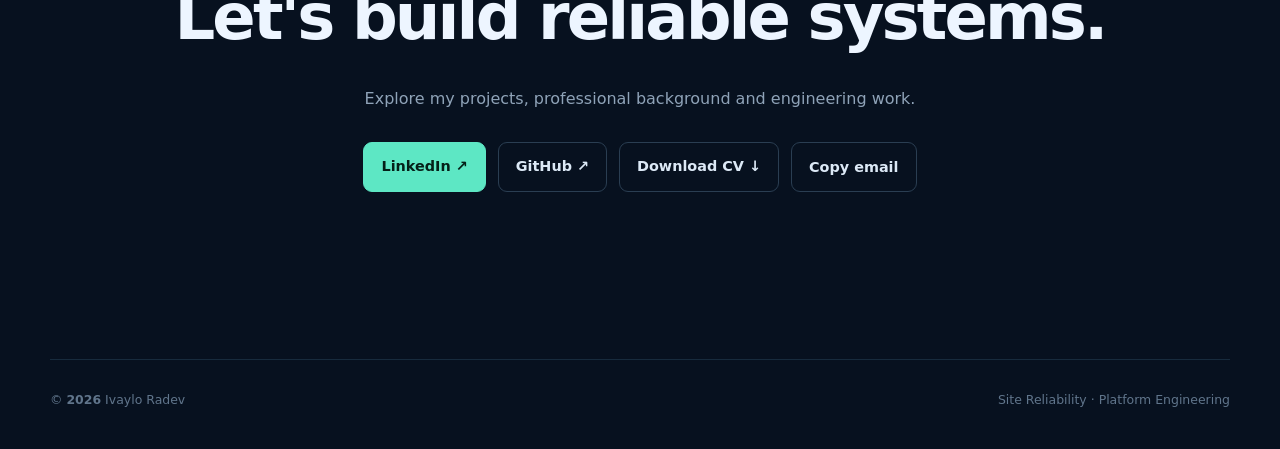
==== commit 593bc1eb: "Remove V7 command center elements and associated styles from README, HTML, CSS, and JavaScript files" ====
--- a/index.html
+++ b/index.html
@@ -34,10 +34,7 @@
       <a href="#projects">Projects</a>
     </nav>
 
-    <div class="nav-actions">
-      <button class="nav-quick quick-view-trigger" type="button">30 sec overview</button>
-      <a class="nav-cta" href="assets/Ivaylo-Radev-CV.pdf" target="_blank">CV ↗</a>
-    </div>
+    <a class="nav-cta" href="assets/Ivaylo-Radev-CV.pdf" target="_blank">CV ↗</a>
   </header>
 
   <main>
@@ -47,9 +44,8 @@
         <h1>Building reliable<br><span>platforms that scale.</span></h1>
         <p class="lead">I'm <strong>Ivaylo “Ivo” Radev</strong>, a Site Reliability & Platform Engineer working across enterprise CI/CD, cloud infrastructure, Kubernetes, infrastructure as code, observability and developer platforms.</p>
         <div class="actions">
-          <a class="btn primary" href="#command-center">Enter command center <span>→</span></a>
-          <button class="btn ghost terminal-trigger" type="button">Open terminal <span>⌘</span></button>
-          <a class="btn ghost compact-cv" href="assets/Ivaylo-Radev-CV.pdf" download>CV ↓</a>
+          <a class="btn primary" href="#projects">Explore my work <span>→</span></a>
+          <a class="btn ghost" href="assets/Ivaylo-Radev-CV.pdf" download>Download CV ↓</a>
         </div>
         <div class="socials">
           <a href="https://github.com/ivayloapps" target="_blank" rel="noreferrer">GitHub ↗</a>
@@ -69,91 +65,8 @@
       <span>Terraform</span><b>◆</b><span>Kubernetes</span><b>◆</b><span>Python</span><b>◆</b><span>AWS</span><b>◆</b><span>Docker</span><b>◆</b><span>GitOps</span><b>◆</b><span>Grafana</span><b>◆</b><span>Prometheus</span><b>◆</b>
     </div></div>
 
-    <section class="section command-center-section" id="command-center">
-      <div class="command-center-head">
-        <div>
-          <p class="kicker">00 / SRE COMMAND CENTER</p>
-          <h2>What I work on — at a glance.</h2>
-        </div>
-        <div class="cc-head-actions">
-          <button class="btn ghost quick-view-trigger" type="button">30 sec recruiter view</button>
-          <button class="btn ghost terminal-trigger" type="button">Terminal</button>
-        </div>
-      </div>
-
-      <div class="command-grid">
-        <article class="command-panel status-panel">
-          <div class="panel-top">
-            <span>ENGINEERING SIGNALS</span>
-            <i class="signal-dot"></i>
-          </div>
-          <div class="signal-list">
-            <div><span>Portfolio CI/CD</span><strong><i></i> ACTIVE</strong><small>GitHub Actions</small></div>
-            <div><span>Portfolio hosting</span><strong><i></i> ONLINE</strong><small>GitHub Pages</small></div>
-            <div><span>Cloud Platform API</span><strong class="dev"><i></i> DEVELOPMENT</strong><small>FastAPI · v0.1.0</small></div>
-          </div>
-        </article>
-
-        <article class="command-panel focus-panel">
-          <div class="panel-top"><span>CORE OPERATING AREAS</span><em>04</em></div>
-          <div class="focus-list">
-            <button class="focus-item active" data-focus="reliability"><span>01</span><b>Reliability</b><small>Incidents · troubleshooting · root cause</small></button>
-            <button class="focus-item" data-focus="platform"><span>02</span><b>Platform</b><small>CI/CD · developer tooling · GitOps</small></button>
-            <button class="focus-item" data-focus="infra"><span>03</span><b>Infrastructure</b><small>Terraform · Kubernetes · AWS</small></button>
-            <button class="focus-item" data-focus="access"><span>04</span><b>Access & Security</b><small>IAM · RBAC · service accounts</small></button>
-          </div>
-        </article>
-
-        <article class="command-panel detail-panel">
-          <div class="panel-top"><span>SELECTED DOMAIN</span><em id="focus-code">REL-01</em></div>
-          <h3 id="focus-title">Reliability & Troubleshooting</h3>
-          <p id="focus-text">Investigating failures across pipelines, workloads, networking and platform integrations, then turning technical findings into controlled fixes.</p>
-          <div class="focus-tools" id="focus-tools">
-            <span>Grafana</span><span>Datadog</span><span>Prometheus</span><span>Kubernetes</span>
-          </div>
-          <div class="mini-flow">
-            <span>Detect</span><i>→</i><span>Investigate</span><i>→</i><span>Fix</span><i>→</i><span>Observe</span>
-          </div>
-        </article>
-
-        <article class="command-panel project-panel">
-          <div class="panel-top"><span>CURRENT BUILD</span><em>IN PROGRESS</em></div>
-          <h3>Personal Cloud Platform</h3>
-          <p>Building a production-style platform from API foundations through containers, orchestration, IaC and observability.</p>
-          <div class="cc-progress"><span style="width:36%"></span></div>
-          <div class="milestone-row">
-            <span class="done">FastAPI ✓</span>
-            <span class="done">Tests ✓</span>
-            <span class="now">Docker →</span>
-            <span>CI/CD</span>
-            <span>K8s</span>
-          </div>
-          <a href="projects/personal-cloud-platform.html">Open case study →</a>
-        </article>
-      </div>
-    </section>
-
-    <section class="section workflow-section" id="workflow">
-      <p class="kicker">01 / HOW I WORK</p>
-      <div class="section-head">
-        <div><h2>From signal to stable system.</h2></div>
-        <p>A simplified view of the engineering loop I use when working through platform and reliability problems.</p>
-      </div>
-      <div class="ops-flow">
-        <article><span>01</span><b>Signal</b><p>Alert, failed pipeline, user report or unexpected platform behavior.</p><small>Metrics · Logs · CI/CD</small></article>
-        <i>→</i>
-        <article><span>02</span><b>Investigate</b><p>Trace the issue across identity, infrastructure, networking and workload layers.</p><small>Grafana · Datadog · Kubernetes</small></article>
-        <i>→</i>
-        <article><span>03</span><b>Root cause</b><p>Identify the configuration, policy, dependency or platform condition behind the failure.</p><small>RBAC · IAM · Git · APIs</small></article>
-        <i>→</i>
-        <article><span>04</span><b>Controlled change</b><p>Implement a reviewed and repeatable fix through code or platform configuration.</p><small>Terraform · GitOps · PR</small></article>
-        <i>→</i>
-        <article><span>05</span><b>Observe</b><p>Validate recovery and monitor the system after the change.</p><small>Metrics · Alerts · Tracing</small></article>
-      </div>
-    </section>
-
     <section class="section two-col" id="about">
-      <div><p class="kicker">02 / ABOUT</p><h2>Where infrastructure meets developer experience.</h2></div>
+      <div><p class="kicker">01 / ABOUT</p><h2>Where infrastructure meets developer experience.</h2></div>
       <div class="body-copy">
         <p>I support and improve enterprise developer platforms, cloud infrastructure, CI/CD services and observability systems. My day-to-day work includes troubleshooting pipelines, authentication and authorization, networking, repositories, secrets and Kubernetes workloads.</p>
         <p>I work with infrastructure changes through Terraform and GitOps, with a strong focus on secure access controls, operational reliability and clear cross-team technical coordination.</p>
@@ -161,7 +74,7 @@
     </section>
 
     <section class="section" id="experience">
-      <p class="kicker">03 / EXPERIENCE</p>
+      <p class="kicker">02 / EXPERIENCE</p>
       <div class="section-head">
         <div><h2>Professional journey.</h2></div>
         <p>My current work is centered on enterprise platform reliability, cloud infrastructure, CI/CD, access governance, observability and technical coordination across multiple engineering domains.</p>
@@ -216,7 +129,7 @@
     </section>
 
     <section class="section" id="achievements">
-      <p class="kicker">04 / PROOF OF WORK</p>
+      <p class="kicker">03 / IMPACT</p>
       <div class="section-head">
         <div><h2>What I actually solve.</h2></div>
         <p>A selection of engineering problems and responsibilities that reflect the kind of work I handle in platform and reliability environments.</p>
@@ -247,7 +160,7 @@
     </section>
 
     <section class="section" id="stack">
-      <p class="kicker">05 / TOOLBOX</p><h2>Systems I work with.</h2>
+      <p class="kicker">04 / TOOLBOX</p><h2>Systems I work with.</h2>
       <div class="stack-grid">
         <article class="tool-card"><div class="num">01</div><h3>Infrastructure & Cloud</h3><p>Terraform / HCL · AWS · Kubernetes · Docker · IAM</p><ul><li>Infrastructure as Code</li><li>Cloud resources & access control</li><li>Container orchestration</li></ul></article>
         <article class="tool-card"><div class="num">02</div><h3>CI/CD & Developer Platforms</h3><p>Jenkins · Bamboo · Bitbucket · Git · Atlantis · GitHub Actions</p><ul><li>Pipeline reliability</li><li>PR-based workflows</li><li>GitOps & developer enablement</li></ul></article>
@@ -257,7 +170,7 @@
     </section>
 
     <section class="section" id="building">
-      <p class="kicker">06 / CURRENTLY BUILDING</p>
+      <p class="kicker">05 / CURRENTLY BUILDING</p>
       <div class="build-panel">
         <div class="build-copy">
           <div class="live-badge"><i></i> ACTIVE PROJECT</div>
@@ -278,7 +191,7 @@
     </section>
 
     <section class="section" id="projects">
-      <p class="kicker">07 / FEATURED PROJECT</p>
+      <p class="kicker">06 / FEATURED PROJECT</p>
       <div class="project">
         <div class="project-copy">
           <div class="project-meta"><span>PERSONAL CLOUD PLATFORM</span><span>IN DEVELOPMENT</span></div>
@@ -312,7 +225,7 @@
     </section>
 
     <section class="contact section" id="contact">
-      <p class="kicker">08 / CONNECT</p><h2>Let's build reliable systems.</h2>
+      <p class="kicker">07 / CONNECT</p><h2>Let's build reliable systems.</h2>
       <p>Explore my projects, professional background and engineering work.</p>
       <div class="actions center">
         <a class="btn primary" href="https://www.linkedin.com/in/ivaylo-radev-a04452155/" target="_blank" rel="noreferrer">LinkedIn ↗</a>
@@ -324,47 +237,6 @@
     </section>
   </main>
 
-
-  <div class="overlay-shell" id="quick-view" aria-hidden="true">
-    <div class="overlay-backdrop" data-close-overlay></div>
-    <section class="quick-card" role="dialog" aria-modal="true" aria-labelledby="quick-title">
-      <button class="overlay-close" type="button" data-close-overlay aria-label="Close">×</button>
-      <p class="kicker">30 SECOND OVERVIEW</p>
-      <h2 id="quick-title">Ivaylo “Ivo” Radev</h2>
-      <p class="quick-role">Site Reliability / Platform Engineer</p>
-      <div class="quick-grid">
-        <div><small>FOCUS</small><strong>Platform reliability, cloud infrastructure and developer tooling</strong></div>
-        <div><small>CORE STACK</small><strong>Terraform · Kubernetes · AWS · Python · CI/CD</strong></div>
-        <div><small>OPERATIONS</small><strong>RBAC · IAM · networking · observability · incident investigation</strong></div>
-        <div><small>CURRENT PROJECT</small><strong>Personal Cloud Platform</strong></div>
-      </div>
-      <div class="actions">
-        <a class="btn primary" href="assets/Ivaylo-Radev-CV.pdf" download>Download CV ↓</a>
-        <a class="btn ghost" href="https://github.com/ivayloapps" target="_blank" rel="noreferrer">GitHub ↗</a>
-        <a class="btn ghost" href="https://www.linkedin.com/in/ivaylo-radev-a04452155/" target="_blank" rel="noreferrer">LinkedIn ↗</a>
-      </div>
-    </section>
-  </div>
-
-  <div class="overlay-shell" id="terminal-overlay" aria-hidden="true">
-    <div class="overlay-backdrop" data-close-overlay></div>
-    <section class="interactive-terminal" role="dialog" aria-modal="true" aria-labelledby="terminal-title">
-      <div class="interactive-terminal-bar">
-        <div><i></i><i></i><i></i></div>
-        <span id="terminal-title">ivo@sre-portfolio:~</span>
-        <button type="button" data-close-overlay aria-label="Close terminal">×</button>
-      </div>
-      <div class="terminal-output" id="terminal-output">
-        <p><span class="term-accent">Ivo SRE Portfolio Terminal</span></p>
-        <p>Type <b>help</b> to see available commands.</p>
-      </div>
-      <form class="terminal-input-row" id="terminal-form">
-        <label for="terminal-input">ivo@sre:~$</label>
-        <input id="terminal-input" autocomplete="off" spellcheck="false" aria-label="Terminal command">
-      </form>
-    </section>
-  </div>
-
   <footer><span>© <b id="year"></b> Ivaylo Radev</span><span>Site Reliability · Platform Engineering</span></footer>
   <script src="script.js"></script>
 </body></html>
--- a/styles.css
+++ b/styles.css
@@ -366,102 +366,3 @@
     padding: 18px;
   }
 }
-
-
-/* =========================================================
-   V7 — SRE Command Center
-   ========================================================= */
-
-.nav-actions{display:flex;align-items:center;gap:9px}
-.nav-quick{border:0;background:transparent;color:#7890a6;font:700 .7rem monospace;cursor:pointer;padding:8px}
-.nav-quick:hover{color:#5de7c4}
-
-.command-center-section{padding-top:95px}
-.command-center-head{display:flex;justify-content:space-between;gap:40px;align-items:end;margin-bottom:34px}
-.command-center-head h2{margin-bottom:0}
-.cc-head-actions{display:flex;gap:9px;flex-wrap:wrap}
-
-.command-grid{display:grid;grid-template-columns:1fr 1.05fr;gap:14px}
-.command-panel{border:1px solid #1d3548;border-radius:16px;background:linear-gradient(145deg,rgba(12,29,45,.94),rgba(7,18,30,.94));padding:24px;position:relative;overflow:hidden}
-.command-panel:after{content:"";position:absolute;width:170px;height:170px;border:1px solid rgba(93,231,196,.055);border-radius:50%;right:-90px;bottom:-100px;pointer-events:none}
-.panel-top{display:flex;justify-content:space-between;align-items:center;color:#5f778d;font:700 .63rem monospace;letter-spacing:.1em;margin-bottom:22px}
-.panel-top em{font-style:normal;color:#5de7c4}
-.signal-dot{width:8px;height:8px;border-radius:50%;background:#5de7c4;box-shadow:0 0 14px rgba(93,231,196,.8)}
-.signal-list{display:grid;gap:0}
-.signal-list>div{display:grid;grid-template-columns:1fr auto;gap:4px 14px;align-items:center;padding:14px 0;border-top:1px solid #162b3d}
-.signal-list>div:first-child{border-top:0}
-.signal-list span{font-size:.88rem;color:#d9e5f0}
-.signal-list strong{font:700 .64rem monospace;color:#5de7c4}
-.signal-list strong i{display:inline-block;width:6px;height:6px;border-radius:50%;background:#5de7c4;margin-right:7px;box-shadow:0 0 10px rgba(93,231,196,.5)}
-.signal-list strong.dev{color:#70aef7}.signal-list strong.dev i{background:#70aef7;box-shadow:0 0 10px rgba(112,174,247,.5)}
-.signal-list small{grid-column:1;color:#587188;font-size:.7rem}
-
-.focus-list{display:grid;grid-template-columns:1fr 1fr;gap:8px}
-.focus-item{display:grid;grid-template-columns:28px 1fr;text-align:left;gap:2px 8px;border:1px solid #193246;border-radius:10px;padding:13px;background:#091522;color:#8ca2b7;cursor:pointer;transition:.22s}
-.focus-item:hover,.focus-item.active{border-color:#3d746e;background:#0b1b29;transform:translateY(-1px)}
-.focus-item span{grid-row:1 / span 2;color:#49697d;font:700 .6rem monospace;padding-top:3px}
-.focus-item b{font-size:.8rem;color:#d7e4ef}.focus-item small{font-size:.64rem;color:#577087;line-height:1.4}
-.focus-item.active b,.focus-item.active span{color:#5de7c4}
-
-.detail-panel h3,.project-panel h3{font-size:1.45rem;margin:0 0 10px}
-.detail-panel>p,.project-panel>p{color:#7f96ab;margin-bottom:20px}
-.focus-tools{display:flex;flex-wrap:wrap;gap:7px}
-.focus-tools span{font:700 .62rem monospace;color:#7fa0b3;border:1px solid #223d4f;border-radius:999px;padding:5px 9px}
-.mini-flow{display:flex;align-items:center;gap:8px;margin-top:28px;padding-top:18px;border-top:1px solid #162b3d;flex-wrap:wrap}
-.mini-flow span{font:700 .65rem monospace;color:#7b92a7}.mini-flow i{color:#5de7c4;font-style:normal}
-
-.cc-progress{height:6px;background:#142738;border-radius:999px;overflow:hidden;margin:24px 0 11px}.cc-progress span{display:block;height:100%;background:linear-gradient(90deg,#5de7c4,#6b9cff);border-radius:999px}
-.milestone-row{display:flex;flex-wrap:wrap;gap:6px;margin-bottom:19px}.milestone-row span{font:700 .59rem monospace;border:1px solid #203748;border-radius:999px;padding:5px 8px;color:#536e84}.milestone-row .done{color:#5de7c4;border-color:#28534c}.milestone-row .now{color:#76aef1;border-color:#2b4b70}
-.project-panel>a{color:#5de7c4;text-decoration:none;font-weight:800;font-size:.83rem}
-
-.ops-flow{display:grid;grid-template-columns:1fr auto 1fr auto 1fr auto 1fr auto 1fr;gap:10px;align-items:stretch;margin-top:38px}
-.ops-flow article{border:1px solid #1a3346;border-radius:14px;padding:20px;background:#091522;min-width:0}
-.ops-flow article>span{color:#5de7c4;font:700 .62rem monospace}
-.ops-flow article>b{display:block;margin:12px 0 8px;font-size:.95rem}
-.ops-flow article>p{color:#71899f;font-size:.76rem;line-height:1.55}
-.ops-flow article>small{color:#4f6a80;font:700 .58rem monospace}
-.ops-flow>i{align-self:center;color:#5de7c4;font-style:normal}
-
-.overlay-shell{position:fixed;inset:0;z-index:1000;display:none;align-items:center;justify-content:center;padding:22px}
-.overlay-shell.open{display:flex}
-.overlay-backdrop{position:absolute;inset:0;background:rgba(2,8,14,.82);backdrop-filter:blur(8px)}
-.quick-card,.interactive-terminal{position:relative;z-index:2;width:min(760px,100%);border:1px solid #284356;border-radius:18px;background:#081522;box-shadow:0 35px 120px rgba(0,0,0,.55)}
-.quick-card{padding:36px}
-.overlay-close{position:absolute;top:15px;right:16px;background:transparent;border:0;color:#71889d;font-size:1.6rem;cursor:pointer}
-.quick-card h2{font-size:clamp(2.7rem,6vw,4.4rem);letter-spacing:-.05em;margin:10px 0 0}
-.quick-role{color:#5de7c4;font:700 .78rem monospace;letter-spacing:.06em}
-.quick-grid{display:grid;grid-template-columns:1fr 1fr;gap:10px;margin:28px 0}.quick-grid>div{padding:17px;border:1px solid #183247;border-radius:11px;background:#091522}.quick-grid small{display:block;color:#526d83;font:700 .58rem monospace;margin-bottom:7px}.quick-grid strong{font-size:.82rem;line-height:1.5}
-
-.interactive-terminal{overflow:hidden;background:#040a10}
-.interactive-terminal-bar{height:48px;background:#0d1822;border-bottom:1px solid #1c2c3a;display:flex;align-items:center;justify-content:space-between;padding:0 15px}
-.interactive-terminal-bar>div{display:flex;gap:6px}.interactive-terminal-bar i{display:block;width:8px;height:8px;border-radius:50%;background:#314453}.interactive-terminal-bar>span{color:#5e7589;font:600 .65rem monospace}.interactive-terminal-bar button{background:transparent;border:0;color:#71889d;font-size:1.35rem;cursor:pointer}
-.terminal-output{height:380px;overflow:auto;padding:24px;color:#a8bac8;font:500 .78rem/1.75 monospace}
-.terminal-output p{margin:0 0 7px;white-space:pre-wrap}.term-accent{color:#5de7c4}.term-command{color:#dfeaf3}.term-muted{color:#557086}.term-link{color:#71aef6}
-.terminal-input-row{display:flex;gap:10px;border-top:1px solid #172a3a;padding:14px 18px;font:500 .78rem monospace}.terminal-input-row label{color:#5de7c4;white-space:nowrap}.terminal-input-row input{flex:1;min-width:0;border:0;outline:0;background:transparent;color:#d9e6ef;font:inherit}
-
-body.overlay-open{overflow:hidden}
-
-@media(max-width:1050px){
-  .ops-flow{grid-template-columns:1fr 1fr;gap:10px}.ops-flow>i{display:none}
-  .ops-flow article:last-of-type{grid-column:1 / -1}
-}
-@media(max-width:900px){
-  .nav-actions{margin-left:auto}.nav-quick{display:none}
-  .command-center-head{align-items:start;flex-direction:column}
-  .command-grid{grid-template-columns:1fr}
-}
-@media(max-width:700px){
-  .compact-cv{display:none}
-  .cc-head-actions{width:100%;display:grid;grid-template-columns:1fr 1fr}
-  .cc-head-actions .btn{width:100%;text-align:center}
-  .focus-list{grid-template-columns:1fr}
-  .ops-flow{grid-template-columns:1fr}
-  .quick-card{padding:26px 20px}.quick-grid{grid-template-columns:1fr}
-  .interactive-terminal{align-self:flex-end;border-radius:16px 16px 0 0;margin-bottom:-22px}
-  .terminal-output{height:52vh;padding:18px 15px;font-size:.7rem}
-}
-@media(max-width:390px){
-  .cc-head-actions{grid-template-columns:1fr}
-  .command-panel{padding:18px}
-  .signal-list>div{grid-template-columns:1fr}.signal-list strong{grid-row:2}.signal-list small{grid-column:1;grid-row:3}
-}
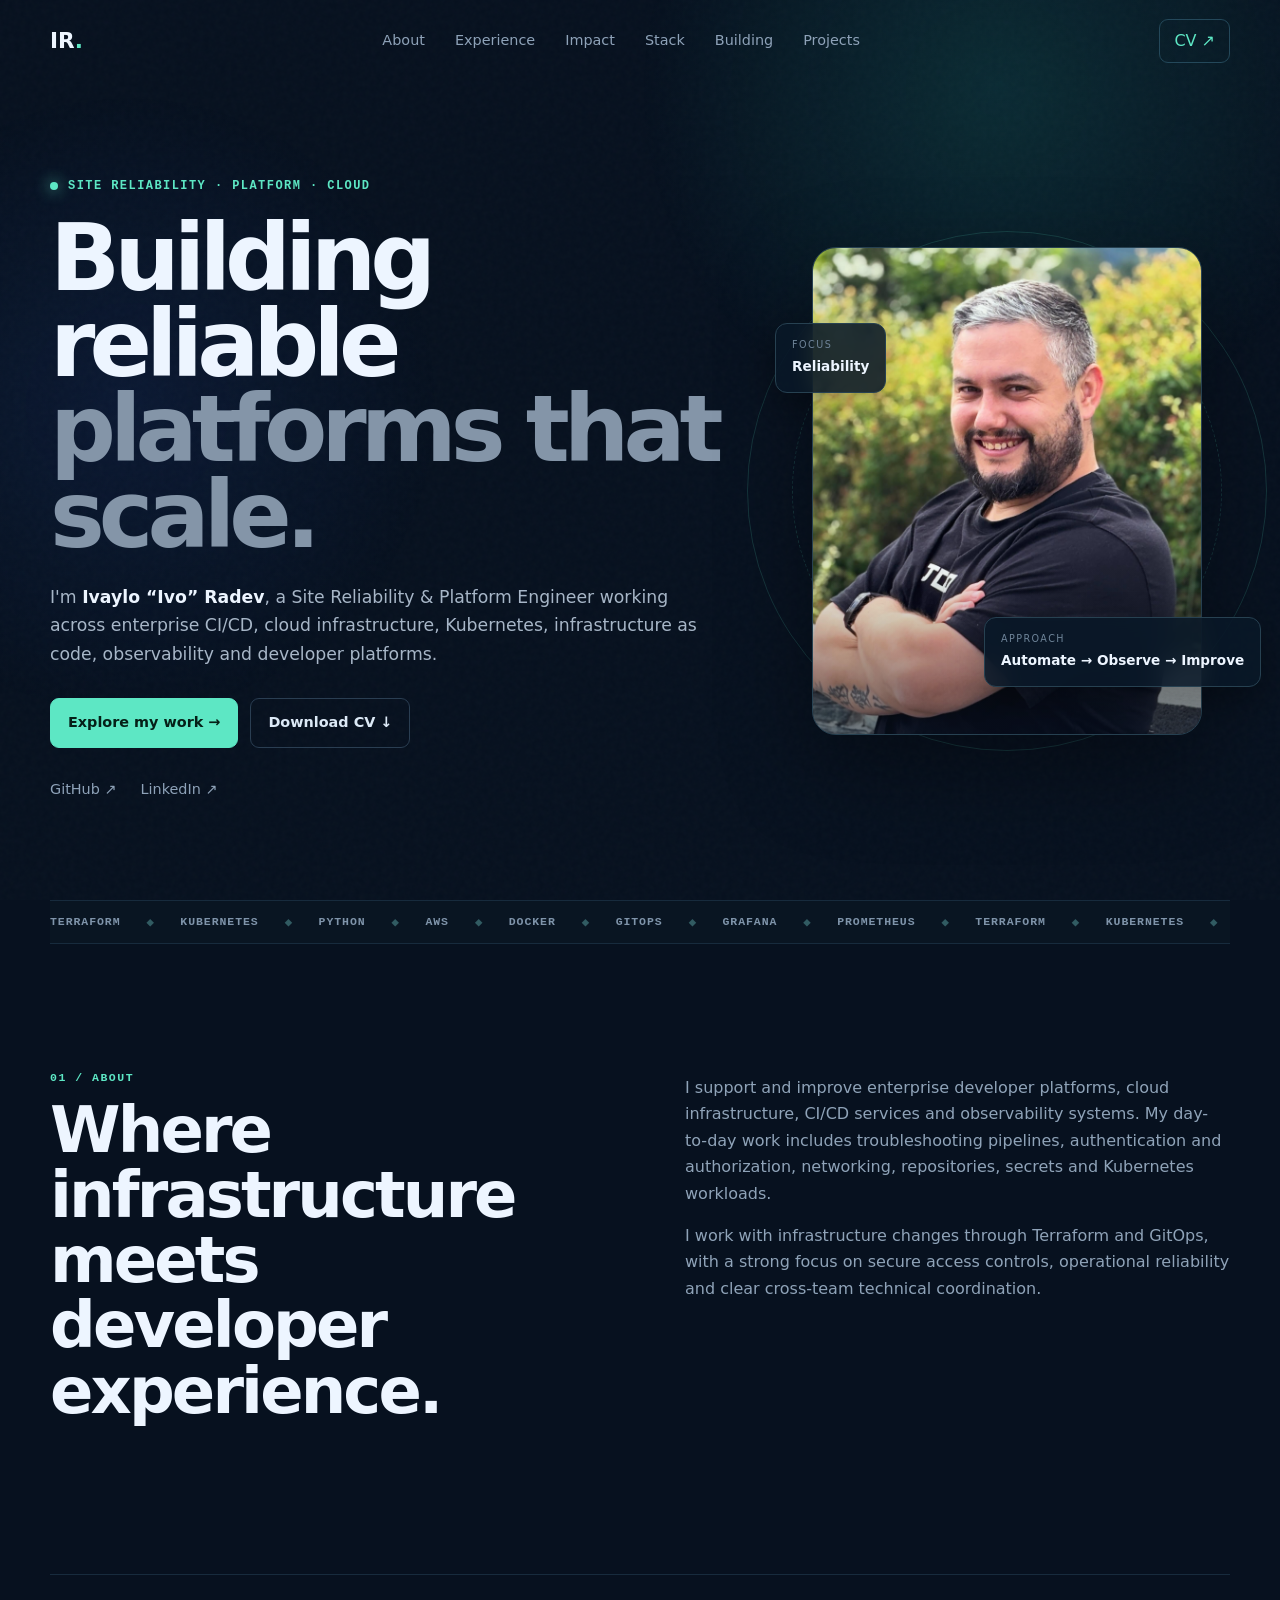
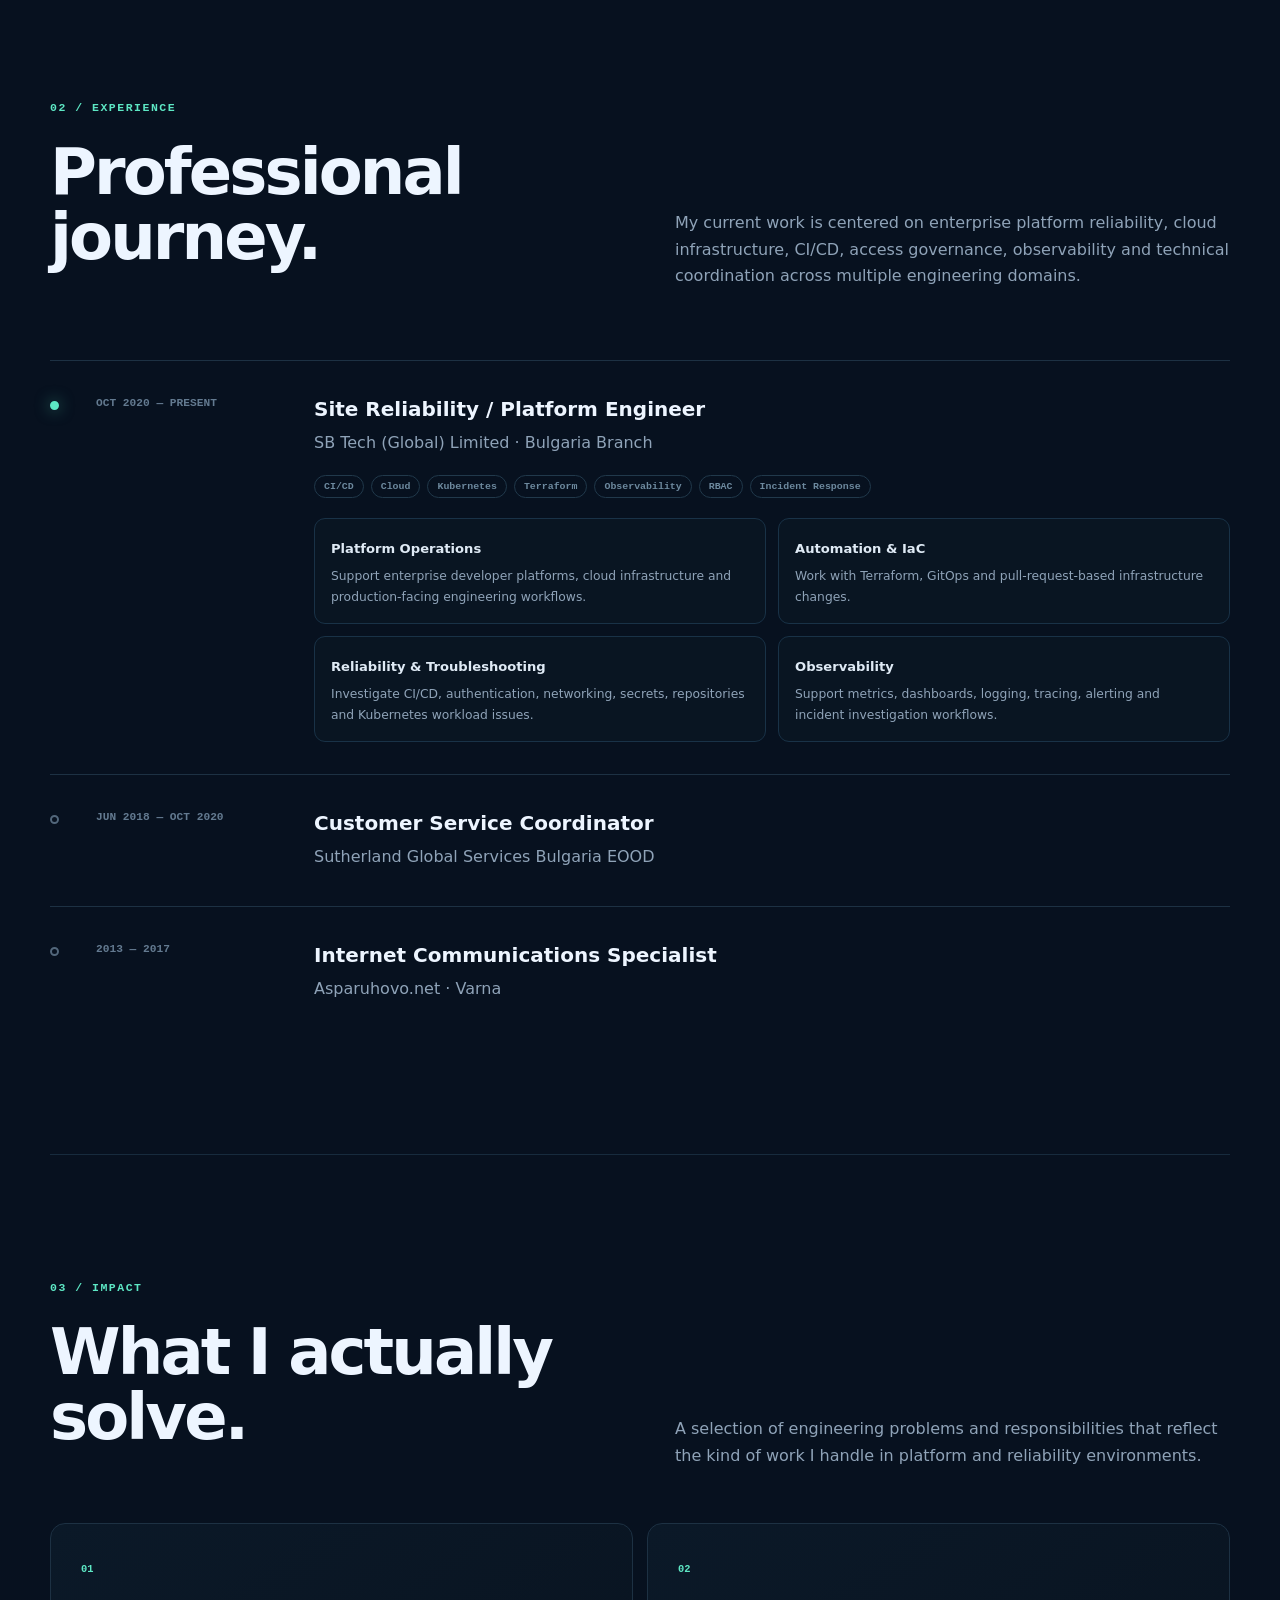
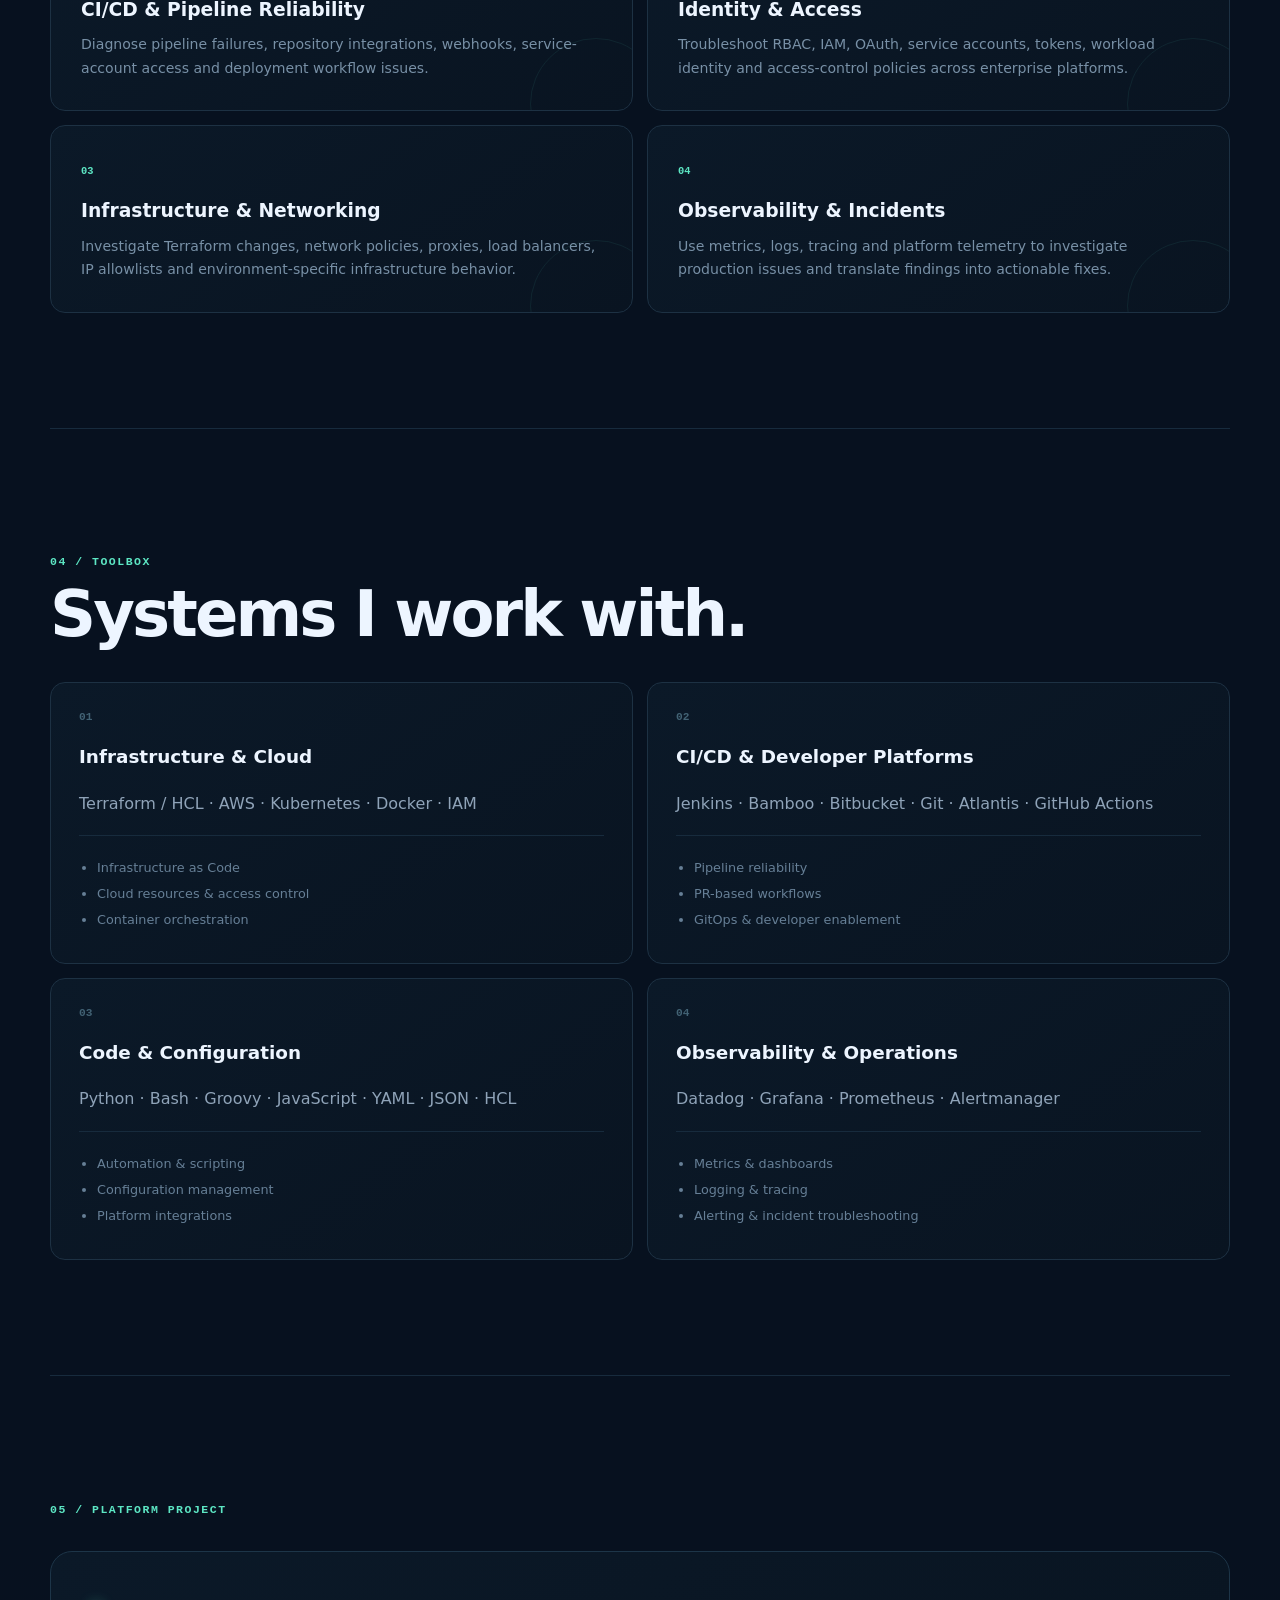
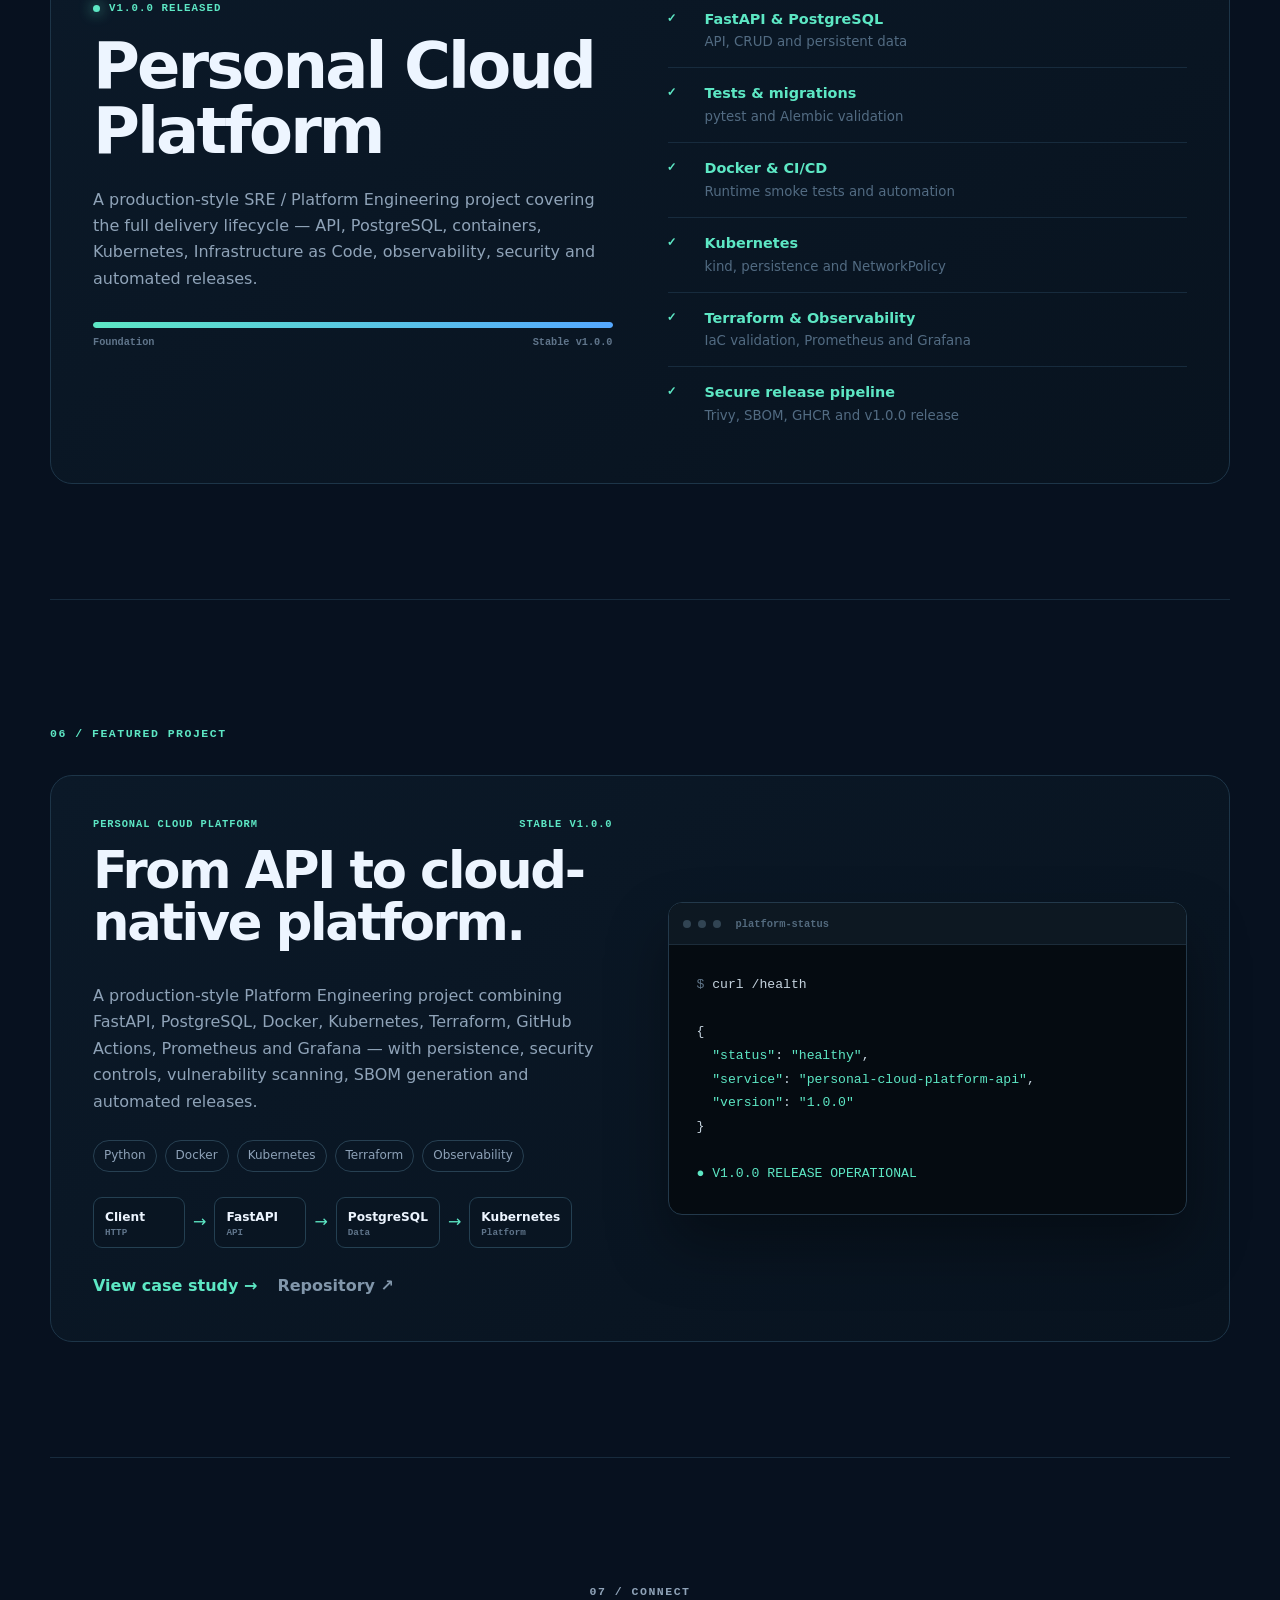
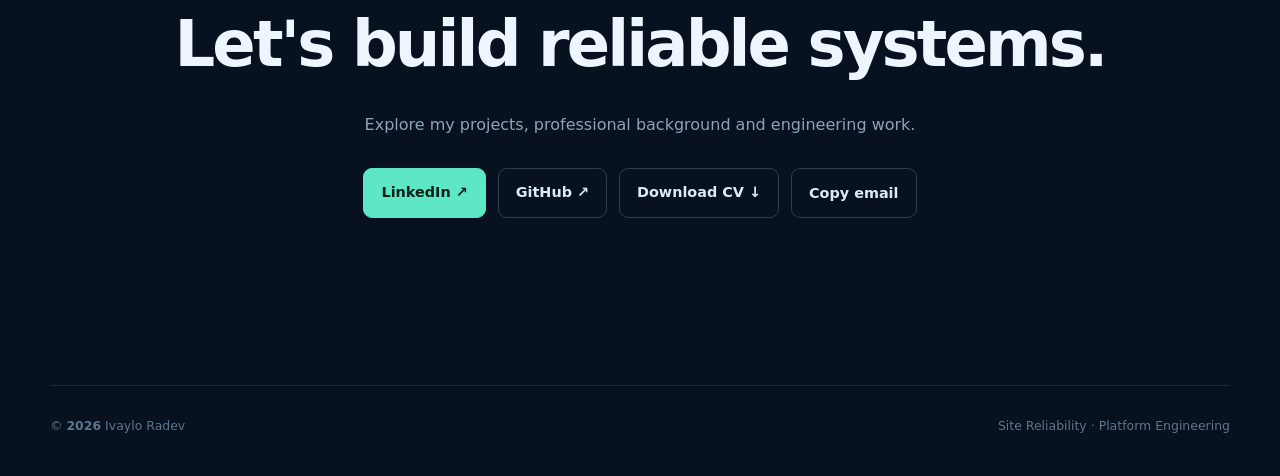
==== commit 3c4d2adf: "Refactor project descriptions and links for v1.0.0 release, enhancing clarity and accuracy in the po" ====
--- a/index.html
+++ b/index.html
@@ -170,22 +170,22 @@
     </section>
 
     <section class="section" id="building">
-      <p class="kicker">05 / CURRENTLY BUILDING</p>
+      <p class="kicker">05 / PLATFORM PROJECT</p>
       <div class="build-panel">
         <div class="build-copy">
-          <div class="live-badge"><i></i> ACTIVE PROJECT</div>
+          <div class="live-badge"><i></i> V1.0.0 RELEASED</div>
           <h2>Personal Cloud Platform</h2>
-          <p>A production-style personal engineering environment that grows with each milestone — from API development and testing to containers, orchestration, infrastructure as code, CI/CD and observability.</p>
-          <div class="progress"><span style="width:36%"></span></div>
-          <div class="progress-label"><span>Foundation</span><span>Cloud-native platform</span></div>
+          <p>A production-style SRE / Platform Engineering project covering the full delivery lifecycle — API, PostgreSQL, containers, Kubernetes, Infrastructure as Code, observability, security and automated releases.</p>
+          <div class="progress"><span style="width:100%"></span></div>
+          <div class="progress-label"><span>Foundation</span><span>Stable v1.0.0</span></div>
         </div>
         <div class="roadmap">
-          <div class="done"><b>✓</b><span><strong>FastAPI service</strong><small>Health endpoint operational</small></span></div>
-          <div class="done"><b>✓</b><span><strong>Automated tests</strong><small>pytest API validation</small></span></div>
-          <div class="current"><b>→</b><span><strong>Docker</strong><small>Containerization in progress</small></span></div>
-          <div><b>○</b><span><strong>CI/CD</strong><small>Automated build & validation</small></span></div>
-          <div><b>○</b><span><strong>Kubernetes & Terraform</strong><small>Orchestration and IaC</small></span></div>
-          <div><b>○</b><span><strong>Observability</strong><small>Metrics, dashboards and alerting</small></span></div>
+          <div class="done"><b>✓</b><span><strong>FastAPI & PostgreSQL</strong><small>API, CRUD and persistent data</small></span></div>
+          <div class="done"><b>✓</b><span><strong>Tests & migrations</strong><small>pytest and Alembic validation</small></span></div>
+          <div class="done"><b>✓</b><span><strong>Docker & CI/CD</strong><small>Runtime smoke tests and automation</small></span></div>
+          <div class="done"><b>✓</b><span><strong>Kubernetes</strong><small>kind, persistence and NetworkPolicy</small></span></div>
+          <div class="done"><b>✓</b><span><strong>Terraform & Observability</strong><small>IaC validation, Prometheus and Grafana</small></span></div>
+          <div class="done"><b>✓</b><span><strong>Secure release pipeline</strong><small>Trivy, SBOM, GHCR and v1.0.0 release</small></span></div>
         </div>
       </div>
     </section>
@@ -194,15 +194,15 @@
       <p class="kicker">06 / FEATURED PROJECT</p>
       <div class="project">
         <div class="project-copy">
-          <div class="project-meta"><span>PERSONAL CLOUD PLATFORM</span><span>IN DEVELOPMENT</span></div>
+          <div class="project-meta"><span>PERSONAL CLOUD PLATFORM</span><span>STABLE V1.0.0</span></div>
           <h2>From API to cloud-native platform.</h2>
-          <p>A hands-on engineering project built to evolve from a Python/FastAPI service into a containerized, orchestrated and observable platform using Docker, Kubernetes, Terraform and CI/CD.</p>
-          <div class="chips"><span>Python</span><span>FastAPI</span><span>Docker</span><span>Kubernetes</span><span>Terraform</span></div>
+          <p>A production-style Platform Engineering project combining FastAPI, PostgreSQL, Docker, Kubernetes, Terraform, GitHub Actions, Prometheus and Grafana — with persistence, security controls, vulnerability scanning, SBOM generation and automated releases.</p>
+          <div class="chips"><span>Python</span><span>Docker</span><span>Kubernetes</span><span>Terraform</span><span>Observability</span></div>
           <div class="architecture">
             <div><b>Client</b><small>HTTP</small></div><i>→</i>
             <div><b>FastAPI</b><small>API</small></div><i>→</i>
-            <div><b>Docker</b><small>Container</small></div><i>→</i>
-            <div class="planned"><b>Kubernetes</b><small>Planned</small></div>
+            <div><b>PostgreSQL</b><small>Data</small></div><i>→</i>
+            <div><b>Kubernetes</b><small>Platform</small></div>
           </div>
           <div class="project-actions">
             <a class="project-link" href="projects/personal-cloud-platform.html">View case study <span>→</span></a>
@@ -216,10 +216,10 @@
 {
   <span class="key">"status"</span>: <span class="value">"healthy"</span>,
   <span class="key">"service"</span>: <span class="value">"personal-cloud-platform-api"</span>,
-  <span class="key">"version"</span>: <span class="value">"0.1.0"</span>
+  <span class="key">"version"</span>: <span class="value">"1.0.0"</span>
 }
 
-<span class="ok">● SYSTEM OPERATIONAL</span></code></pre>
+<span class="ok">● V1.0.0 RELEASE OPERATIONAL</span></code></pre>
         </div>
       </div>
     </section>
